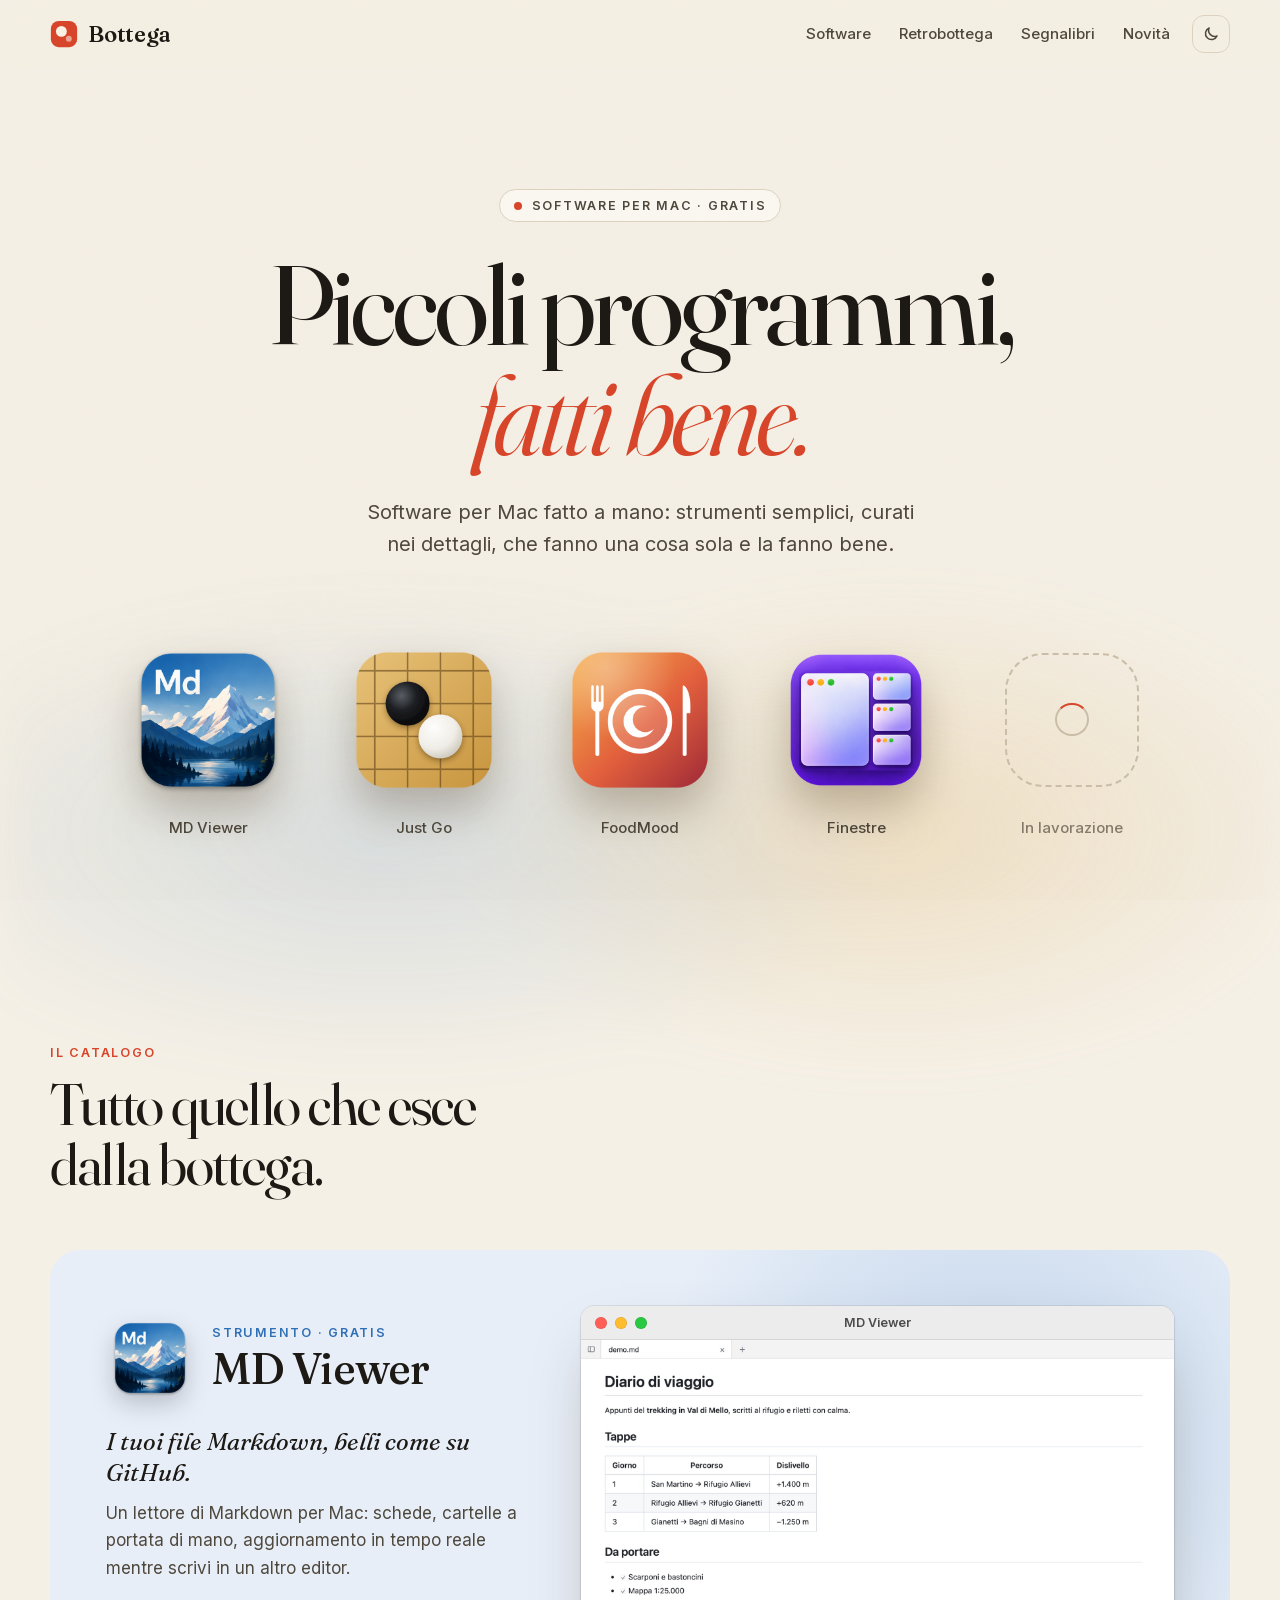
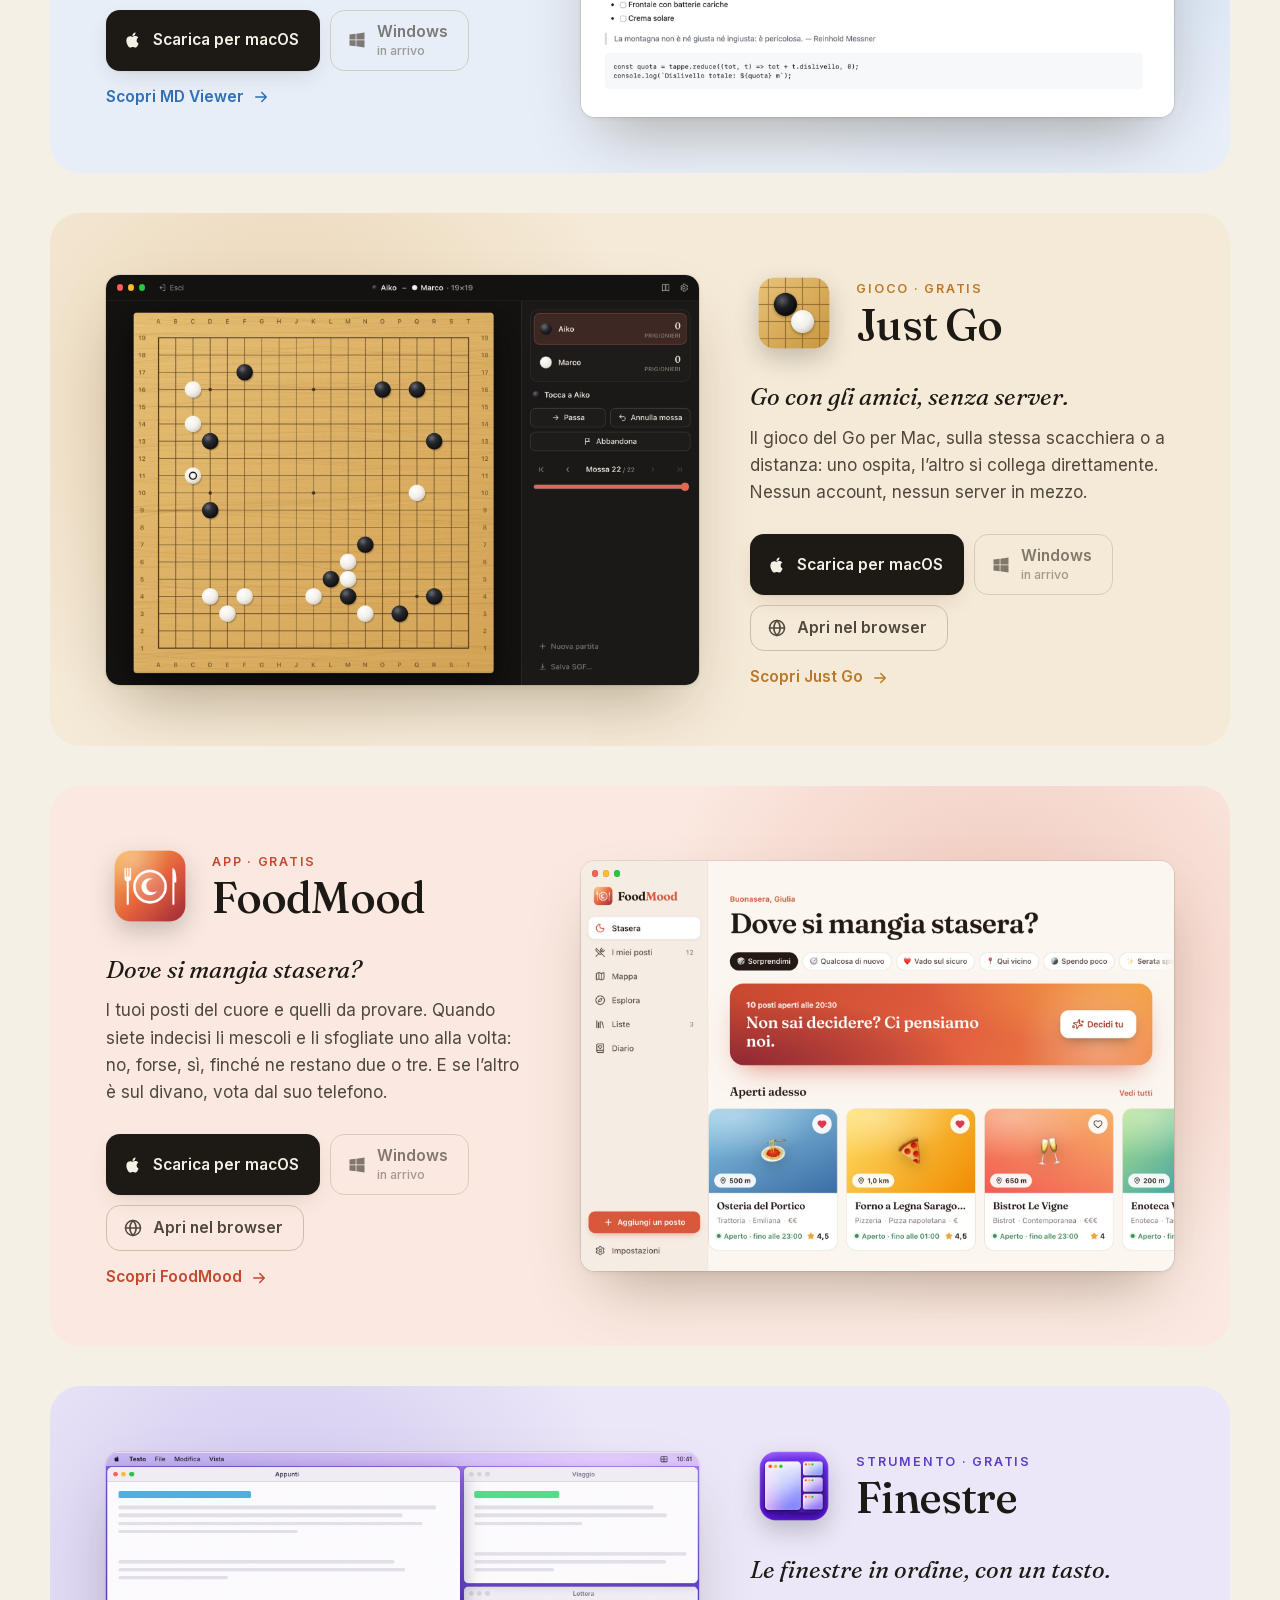
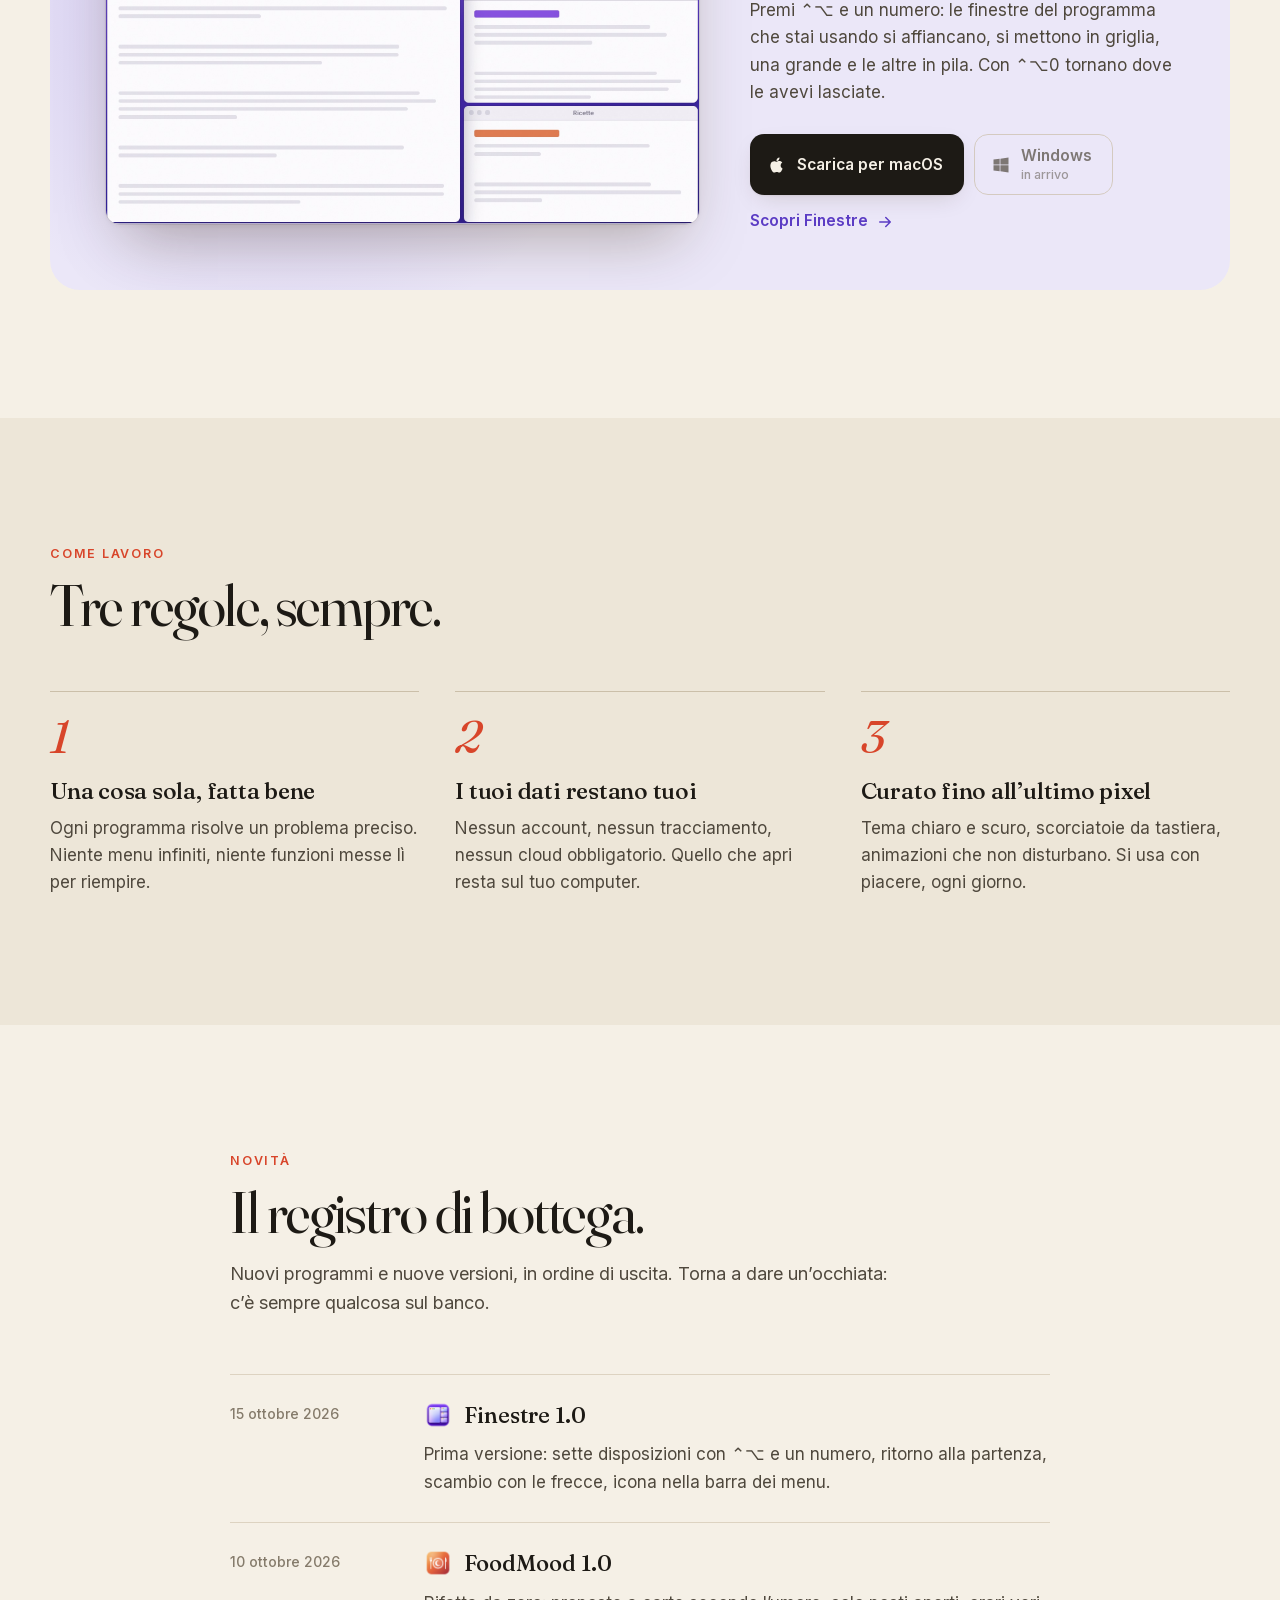
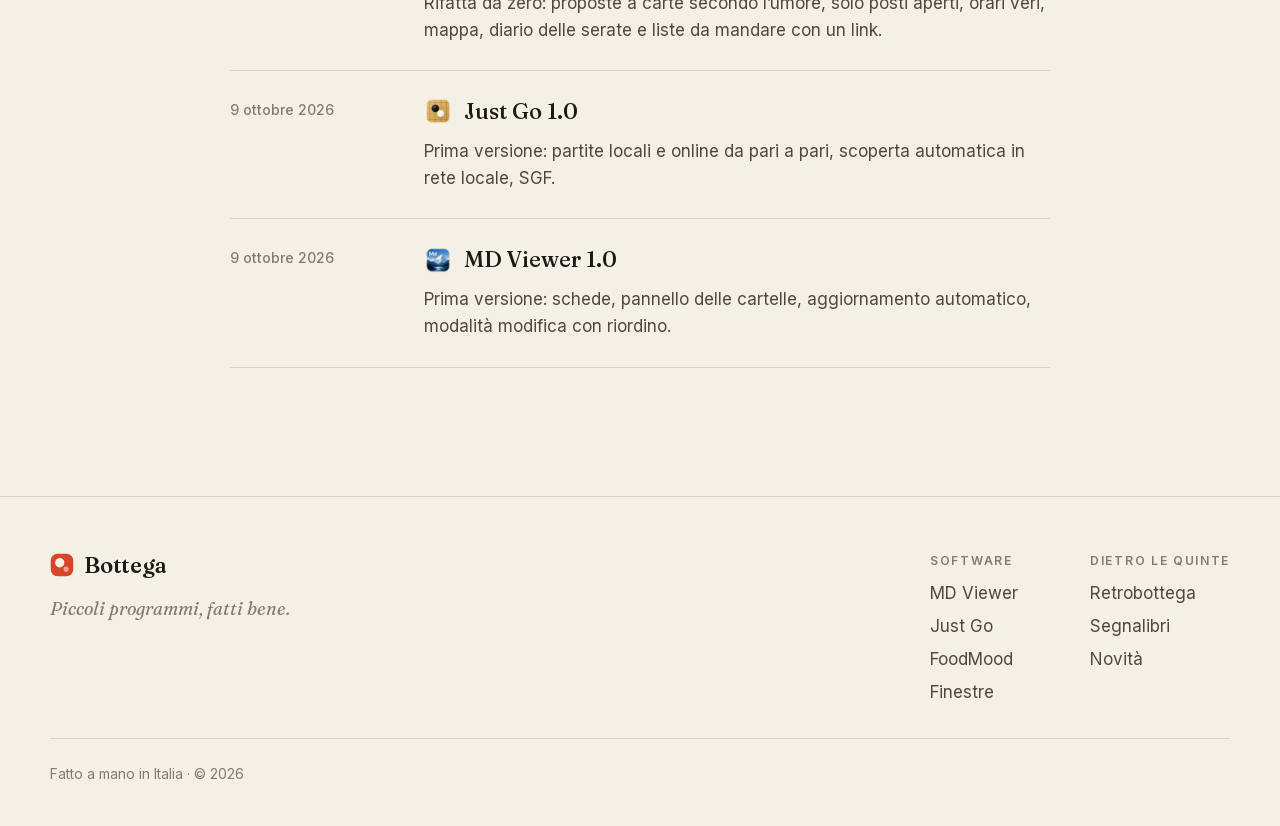
==== index.html @ 95e4102d "Sito aggiornato (2026-10-15)" ====
<!doctype html>
<html lang="it">
<head>
<meta charset="utf-8">
<meta name="viewport" content="width=device-width, initial-scale=1">
<title>Bottega · Piccoli programmi, fatti bene.</title>
<meta name="description" content="Software per Mac fatto a mano: strumenti semplici, curati nei dettagli, che fanno una cosa sola e la fanno bene.">
<meta property="og:title" content="Bottega · Piccoli programmi, fatti bene.">
<meta property="og:description" content="Software per Mac fatto a mano: strumenti semplici, curati nei dettagli, che fanno una cosa sola e la fanno bene.">
<meta property="og:type" content="website">
<meta name="theme-color" content="#f5f0e6" media="(prefers-color-scheme: light)">
<meta name="theme-color" content="#14120e" media="(prefers-color-scheme: dark)">
<link rel="icon" href="favicon.svg" type="image/svg+xml">
<link rel="preload" href="fonts/fraunces-normal.woff2" as="font" type="font/woff2" crossorigin>
<link rel="preload" href="fonts/inter-normal.woff2" as="font" type="font/woff2" crossorigin>
<link rel="stylesheet" href="css/site.css">
<script>try{var t=localStorage.getItem('theme');if(t)document.documentElement.dataset.theme=t}catch(e){}</script>

</head>
<body class="page-home">
<a class="skip" href="#main">Vai al contenuto</a>
<header class="topbar">
  <div class="wrap topbar__inner">
    <a class="brand" href="">
<svg class="mark" width="28" height="28" viewBox="0 0 32 32" aria-hidden="true">
  <rect x="1" y="1" width="30" height="30" rx="9" fill="var(--seal)"/>
  <circle cx="13" cy="13" r="6.2" fill="var(--seal-ink)"/>
  <circle cx="21.5" cy="21.5" r="3.4" fill="var(--seal-ink)" opacity=".55"/>
</svg><span>Bottega</span></a>
    <nav class="nav" aria-label="Principale">
      <a href="#software">Software</a>
      <a href="retrobottega/">Retrobottega</a>
      <a href="segnalibri/">Segnalibri</a>
      <a href="#novita">Novità</a>
      <button class="theme-toggle" type="button" aria-label="Cambia tema" data-theme-toggle>
        <span class="only-light"><svg viewBox="0 0 24 24" aria-hidden="true"><path fill="none" stroke="currentColor" stroke-width="2" stroke-linejoin="round" d="M20 14.5A8 8 0 0 1 9.5 4 8 8 0 1 0 20 14.5z"/></svg></span><span class="only-dark"><svg viewBox="0 0 24 24" aria-hidden="true"><g fill="none" stroke="currentColor" stroke-width="2" stroke-linecap="round"><circle cx="12" cy="12" r="4"/><path d="M12 2v2m0 16v2M4.9 4.9l1.4 1.4m11.4 11.4 1.4 1.4M2 12h2m16 0h2M4.9 19.1l1.4-1.4M17.7 6.3l1.4-1.4"/></g></svg></span>
      </button>
    </nav>
  </div>
</header>
<main id="main">

<section class="hero">
  <div class="wrap hero__inner">
    <p class="eyebrow hero__eyebrow"><span class="dot"></span>Software per Mac · gratis</p>
    <h1 class="hero__title">Piccoli programmi,<br><em>fatti bene.</em></h1>
    <p class="hero__lead">Software per Mac fatto a mano: strumenti semplici, curati nei dettagli, che fanno una cosa sola e la fanno bene.</p>
    <div class="shelf" aria-label="Software disponibili">
      
    <a class="shelf__item" href="md-viewer/" style="--accent:#2f6fb5;--accent-dark:#7fb0ee;--tint:#e7eef8;--tint-dark:#16202e;--i:0">
      <img src="media/md-viewer-icon.png" alt="" width="256" height="256">
      <span class="shelf__label">MD Viewer</span>
    </a>
    <a class="shelf__item" href="just-go/" style="--accent:#b9792a;--accent-dark:#e2b066;--tint:#f5ead7;--tint-dark:#231a0e;--i:1">
      <img src="media/just-go-icon.png" alt="" width="256" height="256">
      <span class="shelf__label">Just Go</span>
    </a>
    <a class="shelf__item" href="foodmood/" style="--accent:#c24a2f;--accent-dark:#f2704f;--tint:#fbe9e1;--tint-dark:#2a1611;--i:2">
      <img src="media/foodmood-icon.png" alt="" width="256" height="256">
      <span class="shelf__label">FoodMood</span>
    </a>
    <a class="shelf__item" href="finestre/" style="--accent:#5b3cc4;--accent-dark:#b3a0ff;--tint:#ebe7f8;--tint-dark:#17132a;--i:3">
      <img src="media/finestre-icon.png" alt="" width="256" height="256">
      <span class="shelf__label">Finestre</span>
    </a>
      <a class="shelf__item shelf__item--next" href="retrobottega/" style="--i:4">
        <span class="shelf__slot" aria-hidden="true"><span></span></span>
        <span class="shelf__label">In lavorazione</span>
      </a>
    </div>
  </div>
</section>

<section class="section" id="software">
  <div class="wrap">
    <header class="section__head reveal">
      <p class="eyebrow">Il catalogo</p>
      <h2 class="section__title">Tutto quello che esce<br>dalla bottega.</h2>
    </header>
    <div class="cards">
  <article class="card reveal " style="--accent:#2f6fb5;--accent-dark:#7fb0ee;--tint:#e7eef8;--tint-dark:#16202e">
    <div class="card__text">
      <div class="card__head">
        <img class="card__icon" src="media/md-viewer-icon.png" alt="" width="88" height="88" loading="lazy">
        <div>
          <p class="eyebrow">Strumento · Gratis</p>
          <h3 class="card__name"><a href="md-viewer/">MD Viewer</a></h3>
        </div>
      </div>
      <p class="card__tagline">I tuoi file Markdown, belli come su GitHub.</p>
      <p class="card__summary">Un lettore di Markdown per Mac: schede, cartelle a portata di mano, aggiornamento in tempo reale mentre scrivi in un altro editor.</p>
      <div class="card__actions">
        <div class="downloads" data-downloads><a class="btn btn--primary" data-os="macos" href="downloads/md-viewer-1.0-macos.dmg" download data-product="md-viewer">
      <svg viewBox="0 0 24 24" aria-hidden="true"><path fill="currentColor" d="M16.37 12.6c-.02-2.3 1.88-3.4 1.96-3.46-1.07-1.56-2.73-1.78-3.32-1.8-1.41-.14-2.76.83-3.48.83-.72 0-1.82-.81-3-.79-1.54.02-2.96.9-3.76 2.28-1.6 2.78-.41 6.9 1.15 9.16.76 1.1 1.67 2.34 2.86 2.3 1.15-.05 1.58-.74 2.97-.74 1.38 0 1.77.74 2.98.72 1.23-.02 2.01-1.12 2.76-2.23.87-1.28 1.23-2.52 1.25-2.58-.03-.01-2.4-.92-2.42-3.65zM14.1 5.86c.63-.77 1.06-1.83.94-2.89-.91.04-2.01.61-2.66 1.37-.58.67-1.1 1.76-.96 2.8 1.01.08 2.05-.52 2.68-1.28z"/></svg><span>Scarica per macOS</span></a><span class="btn btn--ghost btn--soon" data-os="windows"><svg viewBox="0 0 24 24" aria-hidden="true"><path fill="currentColor" d="M3 5.5 10.4 4.5v7H3zm8.3-1.1L21 3v8.5h-9.7zM3 12.4h7.4v7.1L3 18.5zm8.3 0H21V21l-9.7-1.4z"/></svg><span>Windows<small>in arrivo</small></span></span></div>
        <a class="link-arrow" href="md-viewer/">Scopri MD Viewer <svg viewBox="0 0 24 24" aria-hidden="true"><path fill="none" stroke="currentColor" stroke-width="2" stroke-linecap="round" stroke-linejoin="round" d="M5 12h14m-6-6 6 6-6 6"/></svg></a>
      </div>
    </div>
    <a class="card__visual" href="md-viewer/" tabindex="-1" aria-hidden="true">
<figure class="window window--titlebar">
  <div class="window__bar"><span class="lights"><i></i><i></i><i></i></span><span class="window__title">MD Viewer</span></div>
  <img class="only-light" src="media/md-viewer-light.jpg" alt="MD Viewer con un diario di viaggio aperto: tabella, lista di cose da fare, citazione e codice" loading="lazy" decoding="async"><img class="only-dark" src="media/md-viewer-dark.jpg" alt="MD Viewer con un diario di viaggio aperto: tabella, lista di cose da fare, citazione e codice" loading="lazy" decoding="async">
</figure></a>
  </article>
  <article class="card reveal card--flip" style="--accent:#b9792a;--accent-dark:#e2b066;--tint:#f5ead7;--tint-dark:#231a0e">
    <div class="card__text">
      <div class="card__head">
        <img class="card__icon" src="media/just-go-icon.png" alt="" width="88" height="88" loading="lazy">
        <div>
          <p class="eyebrow">Gioco · Gratis</p>
          <h3 class="card__name"><a href="just-go/">Just Go</a></h3>
        </div>
      </div>
      <p class="card__tagline">Go con gli amici, senza server.</p>
      <p class="card__summary">Il gioco del Go per Mac, sulla stessa scacchiera o a distanza: uno ospita, l’altro si collega direttamente. Nessun account, nessun server in mezzo.</p>
      <div class="card__actions">
        <div class="downloads" data-downloads><a class="btn btn--primary" data-os="macos" href="downloads/just-go-1.0.1-macos.dmg" download data-product="just-go">
      <svg viewBox="0 0 24 24" aria-hidden="true"><path fill="currentColor" d="M16.37 12.6c-.02-2.3 1.88-3.4 1.96-3.46-1.07-1.56-2.73-1.78-3.32-1.8-1.41-.14-2.76.83-3.48.83-.72 0-1.82-.81-3-.79-1.54.02-2.96.9-3.76 2.28-1.6 2.78-.41 6.9 1.15 9.16.76 1.1 1.67 2.34 2.86 2.3 1.15-.05 1.58-.74 2.97-.74 1.38 0 1.77.74 2.98.72 1.23-.02 2.01-1.12 2.76-2.23.87-1.28 1.23-2.52 1.25-2.58-.03-.01-2.4-.92-2.42-3.65zM14.1 5.86c.63-.77 1.06-1.83.94-2.89-.91.04-2.01.61-2.66 1.37-.58.67-1.1 1.76-.96 2.8 1.01.08 2.05-.52 2.68-1.28z"/></svg><span>Scarica per macOS</span></a><span class="btn btn--ghost btn--soon" data-os="windows"><svg viewBox="0 0 24 24" aria-hidden="true"><path fill="currentColor" d="M3 5.5 10.4 4.5v7H3zm8.3-1.1L21 3v8.5h-9.7zM3 12.4h7.4v7.1L3 18.5zm8.3 0H21V21l-9.7-1.4z"/></svg><span>Windows<small>in arrivo</small></span></span><a class="btn btn--ghost" href="https://dudelab.github.io/just-go-web/" target="_blank" rel="noopener" data-web><svg viewBox="0 0 24 24" aria-hidden="true"><g fill="none" stroke="currentColor" stroke-width="1.8" stroke-linecap="round"><circle cx="12" cy="12" r="9"/><path d="M3 12h18M12 3c2.5 2.6 3.8 5.6 3.8 9s-1.3 6.4-3.8 9c-2.5-2.6-3.8-5.6-3.8-9S9.5 5.6 12 3z"/></g></svg><span>Apri nel browser</span></a></div>
        <a class="link-arrow" href="just-go/">Scopri Just Go <svg viewBox="0 0 24 24" aria-hidden="true"><path fill="none" stroke="currentColor" stroke-width="2" stroke-linecap="round" stroke-linejoin="round" d="M5 12h14m-6-6 6 6-6 6"/></svg></a>
      </div>
    </div>
    <a class="card__visual" href="just-go/" tabindex="-1" aria-hidden="true">
<figure class="window window--overlay">
  <span class="lights lights--overlay"><i></i><i></i><i></i></span>
  <img class="" src="media/just-go-board.jpg" alt="Una partita 19×19 in corso su Just Go, con la scacchiera in legno e il pannello dei giocatori" loading="lazy" decoding="async">
</figure></a>
  </article>
  <article class="card reveal " style="--accent:#c24a2f;--accent-dark:#f2704f;--tint:#fbe9e1;--tint-dark:#2a1611">
    <div class="card__text">
      <div class="card__head">
        <img class="card__icon" src="media/foodmood-icon.png" alt="" width="88" height="88" loading="lazy">
        <div>
          <p class="eyebrow">App · Gratis</p>
          <h3 class="card__name"><a href="foodmood/">FoodMood</a></h3>
        </div>
      </div>
      <p class="card__tagline">Dove si mangia stasera?</p>
      <p class="card__summary">I tuoi posti del cuore e quelli da provare. Quando siete indecisi li mescoli e li sfogliate uno alla volta: no, forse, sì, finché ne restano due o tre. E se l’altro è sul divano, vota dal suo telefono.</p>
      <div class="card__actions">
        <div class="downloads" data-downloads><a class="btn btn--primary" data-os="macos" href="downloads/foodmood-1.0.2-macos.dmg" download data-product="foodmood">
      <svg viewBox="0 0 24 24" aria-hidden="true"><path fill="currentColor" d="M16.37 12.6c-.02-2.3 1.88-3.4 1.96-3.46-1.07-1.56-2.73-1.78-3.32-1.8-1.41-.14-2.76.83-3.48.83-.72 0-1.82-.81-3-.79-1.54.02-2.96.9-3.76 2.28-1.6 2.78-.41 6.9 1.15 9.16.76 1.1 1.67 2.34 2.86 2.3 1.15-.05 1.58-.74 2.97-.74 1.38 0 1.77.74 2.98.72 1.23-.02 2.01-1.12 2.76-2.23.87-1.28 1.23-2.52 1.25-2.58-.03-.01-2.4-.92-2.42-3.65zM14.1 5.86c.63-.77 1.06-1.83.94-2.89-.91.04-2.01.61-2.66 1.37-.58.67-1.1 1.76-.96 2.8 1.01.08 2.05-.52 2.68-1.28z"/></svg><span>Scarica per macOS</span></a><span class="btn btn--ghost btn--soon" data-os="windows"><svg viewBox="0 0 24 24" aria-hidden="true"><path fill="currentColor" d="M3 5.5 10.4 4.5v7H3zm8.3-1.1L21 3v8.5h-9.7zM3 12.4h7.4v7.1L3 18.5zm8.3 0H21V21l-9.7-1.4z"/></svg><span>Windows<small>in arrivo</small></span></span><a class="btn btn--ghost" href="https://dudelab.github.io/foodmood-web/" target="_blank" rel="noopener" data-web><svg viewBox="0 0 24 24" aria-hidden="true"><g fill="none" stroke="currentColor" stroke-width="1.8" stroke-linecap="round"><circle cx="12" cy="12" r="9"/><path d="M3 12h18M12 3c2.5 2.6 3.8 5.6 3.8 9s-1.3 6.4-3.8 9c-2.5-2.6-3.8-5.6-3.8-9S9.5 5.6 12 3z"/></g></svg><span>Apri nel browser</span></a></div>
        <a class="link-arrow" href="foodmood/">Scopri FoodMood <svg viewBox="0 0 24 24" aria-hidden="true"><path fill="none" stroke="currentColor" stroke-width="2" stroke-linecap="round" stroke-linejoin="round" d="M5 12h14m-6-6 6 6-6 6"/></svg></a>
      </div>
    </div>
    <a class="card__visual" href="foodmood/" tabindex="-1" aria-hidden="true">
<figure class="window window--overlay">
  <span class="lights lights--overlay"><i></i><i></i><i></i></span>
  <img class="only-light" src="media/foodmood-light.jpg" alt="La schermata Stasera di FoodMood: gli umori della serata, il riquadro per decidere e i locali aperti adesso" loading="lazy" decoding="async"><img class="only-dark" src="media/foodmood-dark.jpg" alt="La schermata Stasera di FoodMood: gli umori della serata, il riquadro per decidere e i locali aperti adesso" loading="lazy" decoding="async">
</figure></a>
  </article>
  <article class="card reveal card--flip" style="--accent:#5b3cc4;--accent-dark:#b3a0ff;--tint:#ebe7f8;--tint-dark:#17132a">
    <div class="card__text">
      <div class="card__head">
        <img class="card__icon" src="media/finestre-icon.png" alt="" width="88" height="88" loading="lazy">
        <div>
          <p class="eyebrow">Strumento · Gratis</p>
          <h3 class="card__name"><a href="finestre/">Finestre</a></h3>
        </div>
      </div>
      <p class="card__tagline">Le finestre in ordine, con un tasto.</p>
      <p class="card__summary">Premi ⌃⌥ e un numero: le finestre del programma che stai usando si affiancano, si mettono in griglia, una grande e le altre in pila. Con ⌃⌥0 tornano dove le avevi lasciate.</p>
      <div class="card__actions">
        <div class="downloads" data-downloads><a class="btn btn--primary" data-os="macos" href="downloads/finestre-1.0-macos.dmg" download data-product="finestre">
      <svg viewBox="0 0 24 24" aria-hidden="true"><path fill="currentColor" d="M16.37 12.6c-.02-2.3 1.88-3.4 1.96-3.46-1.07-1.56-2.73-1.78-3.32-1.8-1.41-.14-2.76.83-3.48.83-.72 0-1.82-.81-3-.79-1.54.02-2.96.9-3.76 2.28-1.6 2.78-.41 6.9 1.15 9.16.76 1.1 1.67 2.34 2.86 2.3 1.15-.05 1.58-.74 2.97-.74 1.38 0 1.77.74 2.98.72 1.23-.02 2.01-1.12 2.76-2.23.87-1.28 1.23-2.52 1.25-2.58-.03-.01-2.4-.92-2.42-3.65zM14.1 5.86c.63-.77 1.06-1.83.94-2.89-.91.04-2.01.61-2.66 1.37-.58.67-1.1 1.76-.96 2.8 1.01.08 2.05-.52 2.68-1.28z"/></svg><span>Scarica per macOS</span></a><span class="btn btn--ghost btn--soon" data-os="windows"><svg viewBox="0 0 24 24" aria-hidden="true"><path fill="currentColor" d="M3 5.5 10.4 4.5v7H3zm8.3-1.1L21 3v8.5h-9.7zM3 12.4h7.4v7.1L3 18.5zm8.3 0H21V21l-9.7-1.4z"/></svg><span>Windows<small>in arrivo</small></span></span></div>
        <a class="link-arrow" href="finestre/">Scopri Finestre <svg viewBox="0 0 24 24" aria-hidden="true"><path fill="none" stroke="currentColor" stroke-width="2" stroke-linecap="round" stroke-linejoin="round" d="M5 12h14m-6-6 6 6-6 6"/></svg></a>
      </div>
    </div>
    <a class="card__visual" href="finestre/" tabindex="-1" aria-hidden="true">
<figure class="window window--screen">
  
  <img class="only-light" src="media/finestre-light.jpg" alt="Uno schermo con quattro finestre dello stesso programma disposte da Finestre: una grande a sinistra, le altre tre impilate a destra" loading="lazy" decoding="async"><img class="only-dark" src="media/finestre-dark.jpg" alt="Uno schermo con quattro finestre dello stesso programma disposte da Finestre: una grande a sinistra, le altre tre impilate a destra" loading="lazy" decoding="async">
</figure></a>
  </article></div>
  </div>
</section>

<section class="section section--quiet">
  <div class="wrap">
    <header class="section__head reveal">
      <p class="eyebrow">Come lavoro</p>
      <h2 class="section__title">Tre regole, sempre.</h2>
    </header>
    <ol class="principles">
      <li class="reveal"><span class="principles__n">1</span><h3>Una cosa sola, fatta bene</h3><p>Ogni programma risolve un problema preciso. Niente menu infiniti, niente funzioni messe lì per riempire.</p></li>
      <li class="reveal"><span class="principles__n">2</span><h3>I tuoi dati restano tuoi</h3><p>Nessun account, nessun tracciamento, nessun cloud obbligatorio. Quello che apri resta sul tuo computer.</p></li>
      <li class="reveal"><span class="principles__n">3</span><h3>Curato fino all’ultimo pixel</h3><p>Tema chiaro e scuro, scorciatoie da tastiera, animazioni che non disturbano. Si usa con piacere, ogni giorno.</p></li>
    </ol>
  </div>
</section>

<section class="section" id="novita">
  <div class="wrap wrap--narrow">
    <header class="section__head reveal">
      <p class="eyebrow">Novità</p>
      <h2 class="section__title">Il registro di bottega.</h2>
      <p class="section__lead">Nuovi programmi e nuove versioni, in ordine di uscita. Torna a dare un’occhiata: c’è sempre qualcosa sul banco.</p>
    </header>
    <ol class="log">
    <li class="log__item reveal" style="--accent:#5b3cc4;--accent-dark:#b3a0ff;--tint:#ebe7f8;--tint-dark:#17132a">
      <time datetime="2026-10-15">15 ottobre 2026</time>
      <div>
        <h3><a href="finestre/"><img src="media/finestre-icon.png" alt="" width="28" height="28" loading="lazy">Finestre 1.0</a></h3>
        <p>Prima versione: sette disposizioni con ⌃⌥ e un numero, ritorno alla partenza, scambio con le frecce, icona nella barra dei menu.</p>
      </div>
    </li>
    <li class="log__item reveal" style="--accent:#c24a2f;--accent-dark:#f2704f;--tint:#fbe9e1;--tint-dark:#2a1611">
      <time datetime="2026-10-10">10 ottobre 2026</time>
      <div>
        <h3><a href="foodmood/"><img src="media/foodmood-icon.png" alt="" width="28" height="28" loading="lazy">FoodMood 1.0</a></h3>
        <p>Rifatta da zero: proposte a carte secondo l’umore, solo posti aperti, orari veri, mappa, diario delle serate e liste da mandare con un link.</p>
      </div>
    </li>
    <li class="log__item reveal" style="--accent:#b9792a;--accent-dark:#e2b066;--tint:#f5ead7;--tint-dark:#231a0e">
      <time datetime="2026-10-09">9 ottobre 2026</time>
      <div>
        <h3><a href="just-go/"><img src="media/just-go-icon.png" alt="" width="28" height="28" loading="lazy">Just Go 1.0</a></h3>
        <p>Prima versione: partite locali e online da pari a pari, scoperta automatica in rete locale, SGF.</p>
      </div>
    </li>
    <li class="log__item reveal" style="--accent:#2f6fb5;--accent-dark:#7fb0ee;--tint:#e7eef8;--tint-dark:#16202e">
      <time datetime="2026-10-09">9 ottobre 2026</time>
      <div>
        <h3><a href="md-viewer/"><img src="media/md-viewer-icon.png" alt="" width="28" height="28" loading="lazy">MD Viewer 1.0</a></h3>
        <p>Prima versione: schede, pannello delle cartelle, aggiornamento automatico, modalità modifica con riordino.</p>
      </div>
    </li></ol>
  </div>
</section>
</main>
<footer class="footer">
  <div class="wrap footer__inner">
    <div class="footer__brand">
      <a class="brand" href="">
<svg class="mark" width="24" height="24" viewBox="0 0 32 32" aria-hidden="true">
  <rect x="1" y="1" width="30" height="30" rx="9" fill="var(--seal)"/>
  <circle cx="13" cy="13" r="6.2" fill="var(--seal-ink)"/>
  <circle cx="21.5" cy="21.5" r="3.4" fill="var(--seal-ink)" opacity=".55"/>
</svg><span>Bottega</span></a>
      <p>Piccoli programmi, fatti bene.</p>
    </div>
    <nav class="footer__nav" aria-label="Software">
      <h2>Software</h2>
      <a href="md-viewer/">MD Viewer</a><a href="just-go/">Just Go</a><a href="foodmood/">FoodMood</a><a href="finestre/">Finestre</a>
    </nav>
    <nav class="footer__nav" aria-label="Altro">
      <h2>Dietro le quinte</h2>
      <a href="retrobottega/">Retrobottega</a>
      <a href="segnalibri/">Segnalibri</a>
      <a href="#novita">Novità</a>
    </nav>
    <p class="footer__note">Fatto a mano in Italia · © 2026</p>
  </div>
</footer>
<script src="js/site.js" defer></script>

</body>
</html>
---- css/site.css ----
/* ---------- fonts ---------- */

@font-face {
  font-family: 'Fraunces';
  src: url('../fonts/fraunces-normal.woff2') format('woff2');
  font-weight: 300 700;
  font-style: normal;
  font-display: swap;
}
@font-face {
  font-family: 'Fraunces';
  src: url('../fonts/fraunces-italic.woff2') format('woff2');
  font-weight: 300 700;
  font-style: italic;
  font-display: swap;
}
@font-face {
  font-family: 'Inter';
  src: url('../fonts/inter-normal.woff2') format('woff2');
  font-weight: 400 700;
  font-style: normal;
  font-display: swap;
}

/* ---------- tokens ---------- */

:root {
  --paper: #f5f0e6;
  --paper-2: #ede6d8;
  --card: #fbf8f2;
  --ink: #1d1a15;
  --ink-2: #4f483d;
  --ink-3: #857b6b;
  --line: #ddd3c1;
  --line-2: #cbbfa9;
  --seal: #d8452a;
  --seal-ink: #fbf3e6;
  --focus: #d8452a;
  --shadow: 0 1px 2px rgb(60 40 10 / 0.06), 0 8px 24px -8px rgb(60 40 10 / 0.18);
  --shadow-lg: 0 2px 4px rgb(60 40 10 / 0.05), 0 30px 60px -20px rgb(60 40 10 / 0.35);
  --accent: var(--seal);
  --accent-ink: var(--accent);
  --tint-bg: var(--tint, var(--paper-2));

  --serif: 'Fraunces', 'Iowan Old Style', Georgia, serif;
  --sans: 'Inter', -apple-system, BlinkMacSystemFont, 'Segoe UI', sans-serif;
  --mono: ui-monospace, 'SF Mono', Menlo, monospace;

  --wrap: 1180px;
  --gutter: clamp(16px, 4vw, 40px);
  --radius: 22px;
  --ease: cubic-bezier(0.2, 0.7, 0.2, 1);

  color-scheme: light;
}

@media (prefers-color-scheme: dark) {
  :root:not([data-theme='light']) {
    --paper: #14120e;
    --paper-2: #1c1914;
    --card: #1f1c16;
    --ink: #f1ebdf;
    --ink-2: #c5bcab;
    --ink-3: #8f8574;
    --line: #2f2a22;
    --line-2: #3f382d;
    --seal: #e5583b;
    --seal-ink: #1a140c;
    --focus: #ff7a5c;
    --shadow: 0 1px 2px rgb(0 0 0 / 0.3), 0 8px 24px -8px rgb(0 0 0 / 0.5);
    --shadow-lg: 0 2px 4px rgb(0 0 0 / 0.3), 0 30px 60px -20px rgb(0 0 0 / 0.7);
    --accent-ink: var(--accent-dark, var(--accent));
    --tint-bg: var(--tint-dark, var(--paper-2));
    color-scheme: dark;
  }
}
:root[data-theme='dark'] {
  --paper: #14120e;
  --paper-2: #1c1914;
  --card: #1f1c16;
  --ink: #f1ebdf;
  --ink-2: #c5bcab;
  --ink-3: #8f8574;
  --line: #2f2a22;
  --line-2: #3f382d;
  --seal: #e5583b;
  --seal-ink: #1a140c;
  --focus: #ff7a5c;
  --shadow: 0 1px 2px rgb(0 0 0 / 0.3), 0 8px 24px -8px rgb(0 0 0 / 0.5);
  --shadow-lg: 0 2px 4px rgb(0 0 0 / 0.3), 0 30px 60px -20px rgb(0 0 0 / 0.7);
  --accent-ink: var(--accent-dark, var(--accent));
  --tint-bg: var(--tint-dark, var(--paper-2));
  color-scheme: dark;
}

/* Product-scoped elements re-resolve the accent from their own custom properties. */
[style*='--accent'] {
  --accent-ink: var(--accent);
  --tint-bg: var(--tint);
}
@media (prefers-color-scheme: dark) {
  :root:not([data-theme='light']) [style*='--accent'] {
    --accent-ink: var(--accent-dark);
    --tint-bg: var(--tint-dark);
  }
}
:root[data-theme='dark'] [style*='--accent'] {
  --accent-ink: var(--accent-dark);
  --tint-bg: var(--tint-dark);
}

/* Light/dark only content (screenshots, toggle icons). */
.only-dark { display: none; }
@media (prefers-color-scheme: dark) {
  :root:not([data-theme='light']) .only-dark { display: revert; }
  :root:not([data-theme='light']) .only-light { display: none; }
}
:root[data-theme='dark'] .only-dark { display: revert; }
:root[data-theme='dark'] .only-light { display: none; }

/* ---------- base ---------- */

*, *::before, *::after { box-sizing: border-box; }
html { -webkit-text-size-adjust: 100%; scroll-behavior: smooth; scroll-padding-top: 80px; }
body {
  margin: 0;
  background: var(--paper);
  color: var(--ink);
  font: 400 17px/1.6 var(--sans);
  font-feature-settings: 'ss01', 'cv11';
  -webkit-font-smoothing: antialiased;
  overflow-x: hidden;
}
img, svg { display: block; max-width: 100%; }
a { color: inherit; }
h1, h2, h3 { margin: 0; font-weight: 500; }
p { margin: 0; }
code { font: 0.88em var(--mono); background: var(--paper-2); padding: 0.1em 0.4em; border-radius: 6px; }
:focus-visible { outline: 2px solid var(--focus); outline-offset: 3px; border-radius: 8px; }
::selection { background: color-mix(in srgb, var(--seal) 30%, transparent); }

/* Paper grain over everything, very faint. */
body::before {
  content: '';
  position: fixed;
  inset: 0;
  z-index: 100;
  pointer-events: none;
  opacity: 0.35;
  mix-blend-mode: multiply;
  background-image: url("data:image/svg+xml,%3Csvg xmlns='http://www.w3.org/2000/svg' width='160' height='160'%3E%3Cfilter id='n'%3E%3CfeTurbulence type='fractalNoise' baseFrequency='.85' numOctaves='3' stitchTiles='stitch'/%3E%3CfeColorMatrix values='0 0 0 0 .4 0 0 0 0 .3 0 0 0 0 .15 0 0 0 .09 0'/%3E%3C/filter%3E%3Crect width='100%25' height='100%25' filter='url(%23n)'/%3E%3C/svg%3E");
}
@media (prefers-color-scheme: dark) { :root:not([data-theme='light']) body::before { mix-blend-mode: screen; opacity: 0.18; } }
:root[data-theme='dark'] body::before { mix-blend-mode: screen; opacity: 0.18; }

.wrap { width: 100%; max-width: calc(var(--wrap) + var(--gutter) * 2); margin: 0 auto; padding: 0 var(--gutter); }
.wrap--narrow { max-width: calc(820px + var(--gutter) * 2); }

.skip { position: absolute; left: -9999px; }
.skip:focus { left: 16px; top: 16px; z-index: 200; background: var(--ink); color: var(--paper); padding: 8px 14px; border-radius: 10px; }

.eyebrow {
  font: 600 12.5px/1.2 var(--sans);
  letter-spacing: 0.14em;
  text-transform: uppercase;
  color: var(--accent-ink);
}

/* ---------- top bar ---------- */

.topbar {
  position: sticky;
  top: 0;
  z-index: 50;
  background: color-mix(in srgb, var(--paper) 82%, transparent);
  backdrop-filter: saturate(1.4) blur(14px);
  -webkit-backdrop-filter: saturate(1.4) blur(14px);
  border-bottom: 1px solid transparent;
  transition: border-color 0.3s;
}
.topbar.is-scrolled { border-bottom-color: var(--line); }
.topbar__inner { display: flex; align-items: center; justify-content: space-between; height: 68px; }
.brand { display: inline-flex; align-items: center; gap: 10px; text-decoration: none; font: 600 22px/1 var(--serif); letter-spacing: -0.01em; }
.brand .mark { flex: none; transition: transform 0.5s var(--ease); }
.brand:hover .mark { transform: rotate(-12deg) scale(1.06); }
.nav { display: flex; align-items: center; gap: 4px; }
.nav a { white-space: nowrap; text-decoration: none; font-size: 15px; font-weight: 500; color: var(--ink-2); padding: 8px 12px; border-radius: 10px; transition: color 0.2s, background 0.2s; }
.nav a:hover { color: var(--ink); background: var(--paper-2); }
.theme-toggle {
  display: grid; place-items: center;
  width: 38px; height: 38px; margin-left: 6px;
  border: 1px solid var(--line); border-radius: 12px;
  background: transparent; color: var(--ink-2); cursor: pointer;
  transition: color 0.2s, border-color 0.2s, transform 0.3s var(--ease);
}
.theme-toggle:hover { color: var(--ink); border-color: var(--line-2); transform: rotate(-15deg); }
.theme-toggle svg { width: 18px; height: 18px; }

/* ---------- buttons ---------- */

.downloads { display: flex; flex-wrap: wrap; gap: 10px; }
.btn {
  display: inline-flex; align-items: center; gap: 10px;
  padding: 12px 20px 12px 16px;
  border-radius: 14px;
  font: 600 15.5px/1.15 var(--sans);
  text-decoration: none;
  border: 1px solid transparent;
  cursor: pointer;
  transition: transform 0.25s var(--ease), box-shadow 0.25s var(--ease), background 0.2s, border-color 0.2s;
}
.btn svg { width: 20px; height: 20px; flex: none; }
.btn small { display: block; font-weight: 500; font-size: 12.5px; opacity: 0.72; margin-top: 3px; }
.btn--primary { background: var(--ink); color: var(--paper); box-shadow: var(--shadow); }
.btn--primary:hover { transform: translateY(-2px); box-shadow: var(--shadow-lg); }
.btn--primary:active { transform: translateY(0); }
.btn--ghost { background: transparent; color: var(--ink-2); border-color: var(--line-2); }
.btn--ghost:hover { border-color: var(--ink-3); color: var(--ink); }
.btn--soon { cursor: default; opacity: 0.7; }
.btn--soon:hover { border-color: var(--line-2); color: var(--ink-2); }
.downloads.is-preferred-missing .btn--primary { order: 2; }

.link-arrow { display: inline-flex; align-items: center; gap: 8px; font-weight: 600; font-size: 15.5px; text-decoration: none; color: var(--accent-ink); }
.link-arrow svg { width: 18px; height: 18px; transition: transform 0.3s var(--ease); }
.link-arrow:hover svg { transform: translateX(4px); }

/* ---------- window frame ---------- */

.window {
  position: relative;
  margin: 0;
  border-radius: 14px;
  overflow: hidden;
  background: var(--card);
  box-shadow: 0 0 0 1px rgb(0 0 0 / 0.08), var(--shadow-lg);
}
.window img { width: 100%; height: auto; }
.window__bar {
  display: flex; align-items: center;
  height: 34px; padding: 0 14px;
  background: #ececec;
  border-bottom: 1px solid #d6d6d6;
}
.window__title { flex: 1; text-align: center; margin-right: 52px; font: 600 12.5px var(--sans); color: #4c4c4c; }
@media (prefers-color-scheme: dark) {
  :root:not([data-theme='light']) .window__bar { background: #2b2b2b; border-color: #111; }
  :root:not([data-theme='light']) .window__title { color: #bdbdbd; }
}
:root[data-theme='dark'] .window__bar { background: #2b2b2b; border-color: #111; }
:root[data-theme='dark'] .window__title { color: #bdbdbd; }
.lights { display: inline-flex; gap: 8px; }
.lights i { width: 12px; height: 12px; border-radius: 50%; background: #ff5f57; box-shadow: inset 0 0 0 0.5px rgb(0 0 0 / 0.15); }
.lights i:nth-child(2) { background: #febc2e; }
.lights i:nth-child(3) { background: #28c840; }
.window--overlay { container-type: inline-size; }
/* Sized relative to the screenshot so the lights sit in the app's own title area at any width. */
.lights--overlay { position: absolute; top: 1.6cqw; left: 1.8cqw; z-index: 1; gap: 0.75cqw; }
.lights--overlay i { width: 1.1cqw; height: 1.1cqw; }

/* ---------- hero ---------- */

.hero { position: relative; padding: clamp(56px, 10vw, 120px) 0 clamp(40px, 7vw, 80px); }
.hero::after {
  content: '';
  position: absolute;
  inset: auto 0 -25% 0;
  height: 70%;
  background: radial-gradient(60% 60% at 30% 50%, color-mix(in srgb, #2f6fb5 14%, transparent), transparent 70%),
    radial-gradient(50% 60% at 70% 50%, color-mix(in srgb, #d9a650 22%, transparent), transparent 70%);
  filter: blur(20px);
  z-index: -1;
}
.hero__inner { text-align: center; display: flex; flex-direction: column; align-items: center; }
.hero__eyebrow { display: inline-flex; align-items: center; gap: 10px; color: var(--ink-2); padding: 8px 14px; border: 1px solid var(--line); border-radius: 999px; background: var(--card); }
.dot { width: 8px; height: 8px; border-radius: 50%; background: var(--seal); box-shadow: 0 0 0 0 color-mix(in srgb, var(--seal) 60%, transparent); animation: pulse 2.4s infinite; }
@keyframes pulse { 70% { box-shadow: 0 0 0 8px transparent; } 100% { box-shadow: 0 0 0 0 transparent; } }
.hero__title {
  margin-top: 28px;
  font: 400 clamp(46px, 9vw, 112px)/0.98 var(--serif);
  font-variation-settings: 'opsz' 144, 'SOFT' 50;
  letter-spacing: -0.035em;
}
.hero__title em { font-style: italic; font-weight: 350; color: var(--seal); font-variation-settings: 'opsz' 144, 'SOFT' 100, 'WONK' 1; }
.hero__lead { margin-top: 26px; max-width: 34em; font-size: clamp(17px, 2vw, 20px); color: var(--ink-2); text-wrap: balance; }

.shelf { display: flex; justify-content: center; align-items: flex-end; flex-wrap: wrap; gap: clamp(18px, 4vw, 48px); margin-top: clamp(44px, 7vw, 76px); }
.shelf__item {
  display: flex; flex-direction: column; align-items: center; gap: 14px;
  text-decoration: none;
  animation: float 6s ease-in-out infinite;
  animation-delay: calc(var(--i) * -1.7s);
}
.shelf__item img {
  width: clamp(104px, 15vw, 168px); height: auto;
  filter: drop-shadow(0 22px 22px rgb(60 40 10 / 0.28));
  transition: transform 0.5s var(--ease), filter 0.5s var(--ease);
}
.shelf__item:hover img { transform: translateY(-8px) rotate(-4deg) scale(1.04); filter: drop-shadow(0 32px 28px rgb(60 40 10 / 0.32)); }
.shelf__label { font: 500 15px var(--sans); color: var(--ink-2); }
.shelf__item:hover .shelf__label { color: var(--ink); }
.shelf__slot {
  display: grid; place-items: center;
  width: clamp(84px, 12vw, 134px); aspect-ratio: 1;
  margin: clamp(10px, 1.5vw, 17px);
  border: 2px dashed var(--line-2);
  border-radius: 28%;
}
.shelf__slot span { width: 26%; aspect-ratio: 1; border-radius: 50%; border: 2px solid var(--line-2); border-top-color: var(--seal); animation: spin 2.8s linear infinite; }
.shelf__item--next .shelf__label { color: var(--ink-3); }
.shelf__slot { transition: border-color 0.3s, transform 0.5s var(--ease); }
.shelf__item--next:hover .shelf__slot { border-color: var(--seal); transform: translateY(-8px) rotate(-4deg); }
.shelf__item--next:hover .shelf__label { color: var(--ink); }
@keyframes float { 50% { transform: translateY(-10px); } }
@keyframes spin { to { transform: rotate(360deg); } }

/* ---------- sections ---------- */

.section { padding: clamp(64px, 10vw, 128px) 0; }
.section--quiet { background: var(--paper-2); }
.section__head { margin-bottom: clamp(32px, 5vw, 56px); }
.section__title {
  margin-top: 14px;
  font: 400 clamp(34px, 5.2vw, 58px)/1.04 var(--serif);
  font-variation-settings: 'opsz' 144, 'SOFT' 50;
  letter-spacing: -0.025em;
  text-wrap: balance;
}
.section__lead { margin-top: 18px; max-width: 38em; color: var(--ink-2); font-size: 18px; }

/* ---------- catalog cards ---------- */

.cards { display: grid; gap: clamp(24px, 4vw, 40px); }
.card {
  position: relative;
  display: grid;
  grid-template-columns: minmax(0, 5fr) minmax(0, 7fr);
  gap: clamp(28px, 4vw, 56px);
  align-items: center;
  padding: clamp(26px, 4.5vw, 56px);
  border-radius: calc(var(--radius) + 8px);
  background: var(--tint-bg);
  overflow: hidden;
  isolation: isolate;
}
.card::before {
  content: '';
  position: absolute;
  width: 60%; aspect-ratio: 1;
  right: -10%; top: -30%;
  border-radius: 50%;
  background: radial-gradient(closest-side, color-mix(in srgb, var(--accent) 22%, transparent), transparent);
  z-index: -1;
}
.card--flip { grid-template-columns: minmax(0, 7fr) minmax(0, 5fr); }
.card--flip .card__text { order: 2; }
.card--flip::before { right: auto; left: -10%; }
.card__head { display: flex; align-items: center; gap: 18px; }
.card__icon { width: 88px; height: 88px; filter: drop-shadow(0 10px 12px rgb(0 0 0 / 0.2)); }
.card__name { margin-top: 6px; font: 500 clamp(32px, 4vw, 44px)/1 var(--serif); letter-spacing: -0.02em; }
.card__name a { text-decoration: none; }
.card__tagline { margin-top: 24px; font: italic 400 clamp(20px, 2.2vw, 24px)/1.3 var(--serif); color: var(--ink); }
.card__summary { margin-top: 12px; color: var(--ink-2); }
.card__actions { margin-top: 28px; display: flex; flex-wrap: wrap; align-items: center; gap: 14px 22px; }
.card__visual { display: block; text-decoration: none; transition: transform 0.6s var(--ease); }
.card:hover .card__visual { transform: translateY(-6px) rotate(-0.6deg); }
.card--flip:hover .card__visual { transform: translateY(-6px) rotate(0.6deg); }

/* ---------- principles ---------- */

.principles { list-style: none; margin: 0; padding: 0; display: grid; grid-template-columns: repeat(3, minmax(0, 1fr)); gap: clamp(20px, 3vw, 36px); }
.principles li { padding-top: 22px; border-top: 1px solid var(--line-2); }
.principles__n { font: italic 400 46px/1 var(--serif); color: var(--seal); }
.principles h3 { margin-top: 16px; font: 500 23px/1.2 var(--serif); letter-spacing: -0.01em; }
.principles p { margin-top: 10px; color: var(--ink-2); }

/* ---------- journal ---------- */

.log { list-style: none; margin: 0; padding: 0; }
.log__item { display: grid; grid-template-columns: 170px minmax(0, 1fr); gap: 24px; padding: 26px 0; border-top: 1px solid var(--line); }
.log__item:last-child { border-bottom: 1px solid var(--line); }
.log__item time { font: 500 14px/1.9 var(--sans); color: var(--ink-3); }
.log__item h3 { font: 500 22px/1.3 var(--serif); }
.log__item h3 a { display: inline-flex; align-items: center; gap: 12px; text-decoration: none; }
.log__item h3 a:hover { color: var(--accent-ink); }
.log__item p { margin-top: 6px; color: var(--ink-2); }

/* ---------- product hero ---------- */

.phero { position: relative; padding: clamp(36px, 6vw, 72px) 0 clamp(56px, 8vw, 100px); background: linear-gradient(180deg, var(--tint-bg), var(--paper)); overflow: hidden; }
.phero::before {
  content: '';
  position: absolute;
  width: 70vw; max-width: 900px; aspect-ratio: 1;
  right: -20vw; top: -30%;
  border-radius: 50%;
  background: radial-gradient(closest-side, color-mix(in srgb, var(--accent) 20%, transparent), transparent);
}
.phero__inner { position: relative; display: grid; grid-template-columns: minmax(0, 5fr) minmax(0, 7fr); gap: clamp(32px, 5vw, 64px); align-items: center; }
.crumb { display: inline-block; margin-bottom: 28px; font-size: 14.5px; font-weight: 500; color: var(--ink-3); text-decoration: none; }
.crumb:hover { color: var(--ink); }
.phero__icon { width: 112px; height: 112px; margin-bottom: 22px; filter: drop-shadow(0 16px 18px rgb(0 0 0 / 0.25)); animation: float 6s ease-in-out infinite; }
.phero__title { margin-top: 10px; font: 400 clamp(52px, 8vw, 92px)/0.95 var(--serif); font-variation-settings: 'opsz' 144, 'SOFT' 50; letter-spacing: -0.035em; }
.phero__tagline { margin-top: 18px; font: italic 400 clamp(21px, 2.4vw, 27px)/1.3 var(--serif); }
.phero__summary { margin: 14px 0 30px; color: var(--ink-2); font-size: 17.5px; }
.phero__meta { margin-top: 14px; font-size: 14px; color: var(--ink-3); }
.phero__other { margin-top: 10px; font-size: 14px; color: var(--accent-ink); }
.phero__visual { perspective: 1600px; }
.phero__visual .window { transform: rotateY(-8deg) rotateX(3deg); transition: transform 0.8s var(--ease); }
.phero__visual:hover .window { transform: none; }

/* ---------- features ---------- */

.features { list-style: none; margin: 0; padding: 0; display: grid; grid-template-columns: repeat(3, minmax(0, 1fr)); gap: 16px; }
.feature {
  position: relative;
  padding: 28px 26px 30px;
  border-radius: var(--radius);
  background: var(--card);
  border: 1px solid var(--line);
  transition: transform 0.4s var(--ease), box-shadow 0.4s var(--ease), border-color 0.3s;
}
.feature::before { content: ''; display: block; width: 28px; height: 4px; border-radius: 4px; background: var(--accent-ink); margin-bottom: 22px; transition: width 0.4s var(--ease); }
.feature:hover { transform: translateY(-4px); box-shadow: var(--shadow); border-color: var(--line-2); }
.feature:hover::before { width: 52px; }
.feature h3 { font: 500 22px/1.2 var(--serif); letter-spacing: -0.01em; }
.feature p { margin-top: 10px; color: var(--ink-2); font-size: 16px; }

/* ---------- shortcuts ---------- */

.keys { list-style: none; margin: 0; padding: 0; display: grid; grid-template-columns: repeat(3, minmax(0, 1fr)); gap: 12px; }
.keys li { display: flex; align-items: center; gap: 16px; padding: 16px 18px; border-radius: 16px; background: var(--card); border: 1px solid var(--line); }
kbd {
  min-width: 52px; padding: 6px 10px;
  font: 600 15px var(--sans); text-align: center;
  border-radius: 10px;
  background: var(--paper);
  border: 1px solid var(--line-2);
  box-shadow: 0 2px 0 var(--line-2);
}
.keys span { color: var(--ink-2); }

/* ---------- install steps ---------- */

.steps { list-style: none; margin: 0; padding: 0; counter-reset: s; }
.steps li { counter-increment: s; position: relative; padding: 0 0 34px 72px; }
.steps li::before {
  content: counter(s);
  position: absolute; left: 0; top: -4px;
  display: grid; place-items: center;
  width: 46px; height: 46px; border-radius: 50%;
  font: 500 20px var(--serif);
  color: var(--accent-ink);
  border: 1.5px solid currentColor;
}
.steps li:not(:last-child)::after { content: ''; position: absolute; left: 23px; top: 48px; bottom: 6px; width: 1.5px; background: var(--line-2); }
.steps h3 { font: 500 22px/1.3 var(--serif); }
.steps p { margin-top: 6px; color: var(--ink-2); }

.final-cta {
  display: flex; align-items: center; gap: 20px; flex-wrap: wrap;
  margin-top: 30px; padding: 26px 28px;
  border-radius: var(--radius);
  background: var(--tint-bg);
}
.final-cta img { width: 72px; height: 72px; }
.final-cta div { flex: 1 1 200px; }
.final-cta h3 { font: 500 24px/1.2 var(--serif); }
.final-cta p { color: var(--ink-2); }

/* ---------- more ---------- */

.more { display: grid; grid-template-columns: repeat(auto-fill, minmax(300px, 1fr)); gap: 16px; }
.more__item { display: flex; align-items: center; gap: 18px; padding: 20px 22px; border-radius: var(--radius); background: var(--tint-bg); text-decoration: none; transition: transform 0.4s var(--ease); }
.more__item:hover { transform: translateY(-3px); }
.more__item img { width: 64px; height: 64px; }
.more__item > span { flex: 1; display: flex; flex-direction: column; }
.more__item strong { font: 500 22px/1.2 var(--serif); }
.more__item span span { color: var(--ink-2); font-size: 15.5px; }
.more__item svg { width: 20px; height: 20px; color: var(--accent-ink); transition: transform 0.3s var(--ease); }
.more__item:hover svg { transform: translateX(4px); }

/* ---------- inner pages (notebook, bookmarks) ---------- */

.page-head { padding-bottom: 0; }
.page-head__lead { margin-top: 22px; max-width: 30em; font: italic 400 clamp(21px, 2.4vw, 26px)/1.4 var(--serif); color: var(--ink); text-wrap: pretty; }
.page-body { padding-top: clamp(40px, 6vw, 64px); }

/* ---------- notebook ---------- */

.wip {
  position: relative;
  display: grid;
  grid-template-columns: minmax(0, 4fr) minmax(0, 8fr);
  gap: clamp(28px, 4vw, 56px);
  padding: clamp(26px, 4.5vw, 56px);
  border-radius: calc(var(--radius) + 8px);
  background: var(--tint-bg);
  overflow: hidden;
  isolation: isolate;
}
.wip::before {
  content: '';
  position: absolute;
  width: 50%; aspect-ratio: 1;
  left: -12%; top: -25%;
  border-radius: 50%;
  background: radial-gradient(closest-side, color-mix(in srgb, var(--accent) 22%, transparent), transparent);
  z-index: -1;
}
.wip__badge { display: flex; flex-direction: column; align-items: flex-start; gap: 22px; }
.wip__mono {
  display: grid; place-items: center;
  width: clamp(104px, 14vw, 148px); aspect-ratio: 1;
  border-radius: 28%;
  border: 2px dashed color-mix(in srgb, var(--accent-ink) 55%, transparent);
  background: var(--card);
  font: italic 400 clamp(56px, 8vw, 84px)/1 var(--serif);
  font-variation-settings: 'opsz' 144, 'SOFT' 100, 'WONK' 1;
  color: var(--accent-ink);
  animation: float 6s ease-in-out infinite;
  animation-delay: calc(var(--i) * -1.7s);
}
.wip__icon {
  width: clamp(120px, 16vw, 172px); height: auto; margin: -10px 0 -12px -12px;
  filter: drop-shadow(0 14px 18px rgb(0 0 0 / 0.25));
  animation: float 6s ease-in-out infinite;
  animation-delay: calc(var(--i) * -1.7s);
}
.wip__stage { display: inline-flex; align-items: center; gap: 10px; padding: 7px 14px; border-radius: 999px; background: var(--card); border: 1px solid var(--line); font-size: 14px; font-weight: 500; color: var(--ink-2); }
.wip__stage .dot { flex: none; background: var(--accent-ink); }
.wip__name { margin-top: 6px; font: 500 clamp(32px, 4vw, 44px)/1 var(--serif); letter-spacing: -0.02em; }
.wip .card__tagline { margin-top: 18px; }
.wip__try { margin-top: 24px; }
.wip__points { list-style: none; margin: 28px 0 0; padding: 0; display: grid; grid-template-columns: repeat(3, minmax(0, 1fr)); gap: 20px; }
.wip__points li { padding-top: 16px; border-top: 1px solid color-mix(in srgb, var(--accent-ink) 35%, transparent); }
.wip__points h3 { font: 500 19px/1.25 var(--serif); }
.wip__points p { margin-top: 6px; font-size: 15.5px; color: var(--ink-2); }

/* Ideas: loose notebook sheets, dashed because nothing exists yet. */
.ideas { padding-top: 0; }
.sheets { list-style: none; margin: clamp(28px, 4vw, 44px) 0 0; padding: 0; display: grid; grid-template-columns: repeat(3, minmax(0, 1fr)); gap: clamp(18px, 2.4vw, 28px); }
.sheet {
  display: flex; flex-direction: column;
  padding: clamp(22px, 2.6vw, 30px);
  border: 1.5px dashed var(--line-2);
  border-radius: var(--radius);
  rotate: var(--tilt);
  transition: rotate 0.4s var(--ease), border-color 0.4s var(--ease);
}
.js .sheet.reveal { transition: opacity 0.8s var(--ease), transform 0.8s var(--ease), rotate 0.4s var(--ease), border-color 0.4s var(--ease); transition-delay: calc(var(--d, 0) * 90ms), calc(var(--d, 0) * 90ms), 0s, 0s; }
.sheet:hover { rotate: 0deg; border-color: var(--ink-3); }
.sheet--next { position: relative; grid-column: span 2; border-color: var(--seal); border-width: 2px; }
.sheet__head { display: flex; align-items: flex-start; justify-content: space-between; gap: 16px; }
.sheet__icon { flex: none; width: 84px; height: auto; margin: -12px -10px -8px 0; filter: drop-shadow(0 8px 10px rgb(0 0 0 / 0.2)); animation: float 6s ease-in-out infinite; animation-delay: calc(var(--d, 0) * -1.3s); }
.sheet--next > .sheet__icon { position: absolute; top: clamp(18px, 2.4vw, 28px); right: clamp(18px, 2.4vw, 28px); width: clamp(96px, 11vw, 148px); margin: 0; filter: drop-shadow(0 12px 16px rgb(0 0 0 / 0.22)); }
.sheet--next .sheet__text { padding-right: clamp(0px, 12vw, 160px); }
.sheet__flag { align-self: flex-start; display: inline-flex; align-items: center; gap: 10px; margin-bottom: 18px; padding: 6px 13px; border-radius: 999px; border: 1px solid var(--line); background: var(--card); font-size: 14px; font-weight: 500; color: var(--ink-2); }
.sheet__ring { width: 10px; height: 10px; border-radius: 50%; border: 2px dashed var(--seal); box-sizing: border-box; }
.sheet__title { margin-top: 8px; font: 500 clamp(22px, 2.2vw, 26px)/1.15 var(--serif); letter-spacing: -0.01em; }
.sheet--next .sheet__title { font-size: clamp(30px, 3.6vw, 40px); }
.sheet__text { margin-top: 10px; font-size: 15.5px; color: var(--ink-2); text-wrap: pretty; }
.sheet--next .sheet__text { max-width: 34em; font-size: 17px; }
.sheet__questions { list-style: none; margin: auto 0 0; padding: 18px 0 0; }
.sheet__text + .sheet__questions { margin-top: 20px; border-top: 1px dashed var(--line-2); }
.sheet__questions li { position: relative; margin-top: 8px; padding-left: 1.1em; font: italic 400 17px/1.4 var(--serif); color: var(--ink); text-wrap: pretty; }
.sheet__questions li::before { content: '?'; position: absolute; left: 0; color: var(--seal); font-style: normal; font-weight: 600; }
.sheet--next .sheet__questions { display: grid; grid-template-columns: repeat(3, minmax(0, 1fr)); gap: 0 24px; }

.margins { margin-top: clamp(40px, 5vw, 64px); }
.notes { list-style: none; margin: 14px 0 0; padding: 0; display: grid; grid-template-columns: repeat(2, minmax(0, 1fr)); gap: 0 clamp(24px, 4vw, 56px); }
.notes li { padding: 16px 0; border-bottom: 1px dashed var(--line-2); }
.notes h4 { margin: 0; font: italic 500 19px/1.3 var(--serif); }
.notes p { margin: 4px 0 0; font-size: 15.5px; color: var(--ink-2); text-wrap: pretty; }

/* The route: stops joined by a dashed line, like an itinerary drawn in a notebook. */
.route { grid-column: 1 / -1; min-width: 0; padding-top: clamp(24px, 3vw, 32px); border-top: 1px dashed color-mix(in srgb, var(--accent-ink) 40%, transparent); }
.route__title { font: 600 12.5px/1.2 var(--sans); letter-spacing: 0.14em; text-transform: uppercase; color: var(--ink-3); }
.route__stops { list-style: none; margin: 22px 0 0; padding: 0; display: grid; grid-auto-flow: column; grid-auto-columns: minmax(0, 1fr); gap: 24px; }
.route__stop { position: relative; padding-top: 30px; }
.route__stop::before {
  content: '';
  position: absolute; left: 0; top: 0;
  width: 14px; height: 14px; border-radius: 50%;
  background: var(--accent-ink);
  box-shadow: 0 0 0 4px var(--tint-bg);
  z-index: 1;
}
.route__stop::after { content: ''; position: absolute; left: 14px; right: -24px; top: 6px; border-top: 2px dashed color-mix(in srgb, var(--accent-ink) 45%, transparent); }
.route__stop:last-child::after { display: none; }
.route__stop--next::before { background: var(--tint-bg); border: 2px dashed var(--accent-ink); box-sizing: border-box; }
.route__date { display: block; font: 600 13px/1.3 var(--sans); color: var(--accent-ink); }
.route__stop p { margin-top: 6px; font: italic 400 17px/1.45 var(--serif); color: var(--ink-2); }
.route__stop--next p { color: var(--ink); }

/* With photos the route becomes an album: snapshots tucked into the notebook, slightly tilted. */
.route--photos .route__stops { grid-auto-flow: row; grid-template-columns: repeat(4, minmax(0, 1fr)); gap: 34px 24px; }
.route--photos .route__stop { padding: 0; }
.route--photos .route__stop::after { display: none; }
.route--photos .route__stop::before { display: none; }
.route--photos .route__date::before { content: ''; display: inline-block; vertical-align: -1px; width: 11px; height: 11px; margin-right: 8px; border-radius: 50%; background: var(--accent-ink); box-sizing: border-box; }
.route--photos .route__stop--next .route__date::before { background: transparent; border: 2px dashed var(--accent-ink); }
.route__shot {
  display: block; width: 100%; height: auto; aspect-ratio: 3 / 2; object-fit: cover;
  margin-bottom: 14px;
  border-radius: 6px;
  border: 5px solid var(--card);
  box-shadow: var(--shadow);
  transform: rotate(var(--tilt));
  transition: transform 0.5s var(--ease), box-shadow 0.5s var(--ease);
}
.route__stop:hover .route__shot { transform: rotate(0deg) scale(1.03); box-shadow: var(--shadow-lg); }
.route--photos .route__stop:not(.route__stop--shot) { align-self: start; padding: 20px; border: 1.5px dashed color-mix(in srgb, var(--accent-ink) 40%, transparent); border-radius: 12px; }

/* ---------- bookmarks ---------- */

.bookmarks { list-style: none; margin: 0; padding: 0; display: grid; gap: 16px; }
.bookmark a {
  display: flex; gap: clamp(18px, 3vw, 28px); align-items: flex-start;
  padding: clamp(22px, 3.5vw, 34px);
  border-radius: var(--radius);
  background: var(--card);
  border: 1px solid var(--line);
  text-decoration: none;
  transition: transform 0.4s var(--ease), box-shadow 0.4s var(--ease), border-color 0.3s;
}
.bookmark a:hover { transform: translateY(-3px); box-shadow: var(--shadow); border-color: var(--line-2); }
.bookmark__mono {
  flex: none; display: grid; place-items: center;
  width: clamp(56px, 8vw, 72px); aspect-ratio: 1; border-radius: 28%;
  background: var(--paper-2); border: 1px solid var(--line);
  font: italic 400 clamp(30px, 4vw, 38px)/1 var(--serif);
  font-variation-settings: 'opsz' 144, 'SOFT' 100, 'WONK' 1;
  color: var(--seal);
  transform: rotate(-4deg);
}
.bookmark__portrait {
  flex: none; width: clamp(64px, 9vw, 88px); height: auto;
  padding: 5px; background: #fbf8f2; border-radius: 4px;
  box-shadow: 0 1px 2px rgb(60 40 10 / 0.12), 0 6px 14px -6px rgb(60 40 10 / 0.3);
}
.bookmark__body { display: flex; flex-direction: column; min-width: 0; }
.bookmark__title { margin-top: 8px; font: 500 clamp(24px, 3vw, 30px)/1.15 var(--serif); letter-spacing: -0.01em; }
.bookmark__text { margin-top: 10px; color: var(--ink-2); }
.bookmark__host { display: inline-flex; align-items: center; gap: 6px; margin-top: 16px; font-size: 14.5px; font-weight: 600; color: var(--seal); overflow-wrap: anywhere; }
.bookmark__host svg { width: 16px; height: 16px; flex: none; transition: transform 0.3s var(--ease); }
.bookmark a:hover .bookmark__host svg { transform: translate(2px, -2px); }

/* ---------- markdown demo ---------- */

.md-demo {
  display: grid; grid-template-columns: minmax(0, 1fr) minmax(0, 1.25fr);
  border-radius: var(--radius);
  overflow: hidden;
  border: 1px solid var(--line);
  box-shadow: var(--shadow-lg);
  background: var(--card);
  min-height: 560px;
}
.md-demo__source { display: flex; flex-direction: column; background: var(--paper-2); border-right: 1px solid var(--line); }
.md-demo__label { padding: 14px 20px; font: 600 12px var(--sans); letter-spacing: 0.08em; text-transform: uppercase; color: var(--ink-3); border-bottom: 1px solid var(--line); }
.md-demo textarea {
  flex: 1; width: 100%; resize: none; border: 0; outline: none;
  padding: 20px; background: transparent; color: var(--ink);
  font: 14.5px/1.7 var(--mono);
  tab-size: 2;
}
.md-demo__view { display: flex; flex-direction: column; min-width: 0; }
.md-demo__tabs { display: flex; height: 44px; background: var(--paper-2); border-bottom: 1px solid var(--line); }
.md-demo__tab { display: flex; align-items: center; padding: 0 22px; min-width: 180px; font-size: 14px; background: var(--card); border-right: 1px solid var(--line); margin-bottom: -1px; }
.md-render { padding: 26px 34px 34px; overflow: auto; font: 16px/1.6 -apple-system, BlinkMacSystemFont, 'Segoe UI', 'Noto Sans', Helvetica, Arial, sans-serif; }
.md-render > :first-child { margin-top: 0; }
.md-render h1, .md-render h2 { font-weight: 600; padding-bottom: 0.3em; border-bottom: 1px solid var(--line); margin: 1.2em 0 0.7em; font-family: inherit; }
.md-render h1 { font-size: 2em; line-height: 1.25; }
.md-render h2 { font-size: 1.5em; }
.md-render h3 { font-weight: 600; font-size: 1.25em; margin: 1.2em 0 0.6em; font-family: inherit; }
.md-render p, .md-render ul, .md-render ol, .md-render table, .md-render blockquote, .md-render pre { margin: 0 0 16px; }
.md-render ul, .md-render ol { padding-left: 2em; }
.md-render li:has(> input[type='checkbox']) { list-style: none; margin-left: -1.4em; }
.md-render input[type='checkbox'] { margin: 0 0.4em 0 0; vertical-align: middle; accent-color: var(--accent-ink); }
.md-render table { border-collapse: collapse; display: block; max-width: 100%; overflow: auto; }
.md-render th, .md-render td { padding: 6px 13px; border: 1px solid var(--line-2); }
.md-render th { font-weight: 600; }
.md-render tr:nth-child(2n) td { background: var(--paper); }
.md-render blockquote { padding: 0 1em; color: var(--ink-3); border-left: 0.25em solid var(--line-2); }
.md-render pre { padding: 16px; border-radius: 6px; background: var(--paper-2); overflow: auto; }
.md-render pre code { padding: 0; background: none; font-size: 85%; }
.md-render code { font-size: 85%; }
.md-render a { color: var(--accent-ink); }
.md-render hr { border: 0; height: 3px; background: var(--line); margin: 24px 0; }
.md-render img { max-width: 100%; }

/* ---------- go demo ---------- */

.go-demo { display: grid; grid-template-columns: minmax(0, 5fr) minmax(0, 6fr); gap: clamp(32px, 5vw, 72px); align-items: center; }
.go-demo__score { display: flex; gap: 14px; margin: 30px 0 0; }
.go-demo__score div { flex: 1; padding: 14px 18px; border-radius: 16px; background: var(--card); border: 1px solid var(--line); }
.go-demo__score dt { display: flex; align-items: center; gap: 10px; font-weight: 600; font-size: 15px; }
.go-demo__score dd { margin: 6px 0 0; font: 400 32px/1 var(--serif); }
.go-demo__score dd::after { content: ' catture'; font: 400 14px var(--sans); color: var(--ink-3); }
.stone { display: inline-block; width: 16px; height: 16px; border-radius: 50%; }
.stone--b { background: radial-gradient(circle at 35% 30%, #5b5f66, #111 60%); }
.stone--w { background: radial-gradient(circle at 35% 30%, #fff, #d8d3c8 80%); box-shadow: inset 0 0 0 1px rgb(0 0 0 / 0.12); }
.go-demo__status { margin-top: 18px; min-height: 1.6em; font: italic 400 21px/1.4 var(--serif); }
.go-demo__actions { display: flex; gap: 10px; margin-top: 18px; }
.go-demo__hint { margin-top: 22px; font-size: 14.5px; color: var(--ink-3); }
.go-demo__board { width: 100%; max-width: 560px; justify-self: center; }
.goban {
  width: 100%; height: auto;
  border-radius: 14px;
  background: linear-gradient(135deg, #e9c47a, #c9963f);
  box-shadow: inset 0 0 0 1px rgb(90 59 18 / 0.25), var(--shadow-lg);
  cursor: pointer;
  touch-action: manipulation;
  -webkit-tap-highlight-color: transparent;
}
.goban .grain { opacity: 0.22; mix-blend-mode: multiply; }
.goban .ghost { opacity: 0; transition: opacity 0.15s; pointer-events: none; }
.goban .ghost.is-on { opacity: 0.45; }
.goban .st { transform-box: fill-box; transform-origin: center; animation: drop 0.28s var(--ease); }
.goban .st.is-gone { animation: lift 0.35s var(--ease) forwards; }
@keyframes drop { from { transform: scale(1.25); opacity: 0; } }
@keyframes lift { to { transform: scale(0.6); opacity: 0; } }
.goban.is-thinking { cursor: progress; }

/* ---------- windows demo ---------- */

.win-demo { display: grid; grid-template-columns: minmax(0, 1fr) auto; gap: 18px clamp(24px, 3vw, 40px); align-items: start; }
.win-demo__screen {
  --wall: radial-gradient(120% 90% at 85% 0%, #c08cff 0%, transparent 55%), radial-gradient(90% 80% at 0% 100%, #3b2bb8 0%, transparent 60%), linear-gradient(160deg, #8a63f0, #5232c9 60%, #2c1f86);
  --menubar: rgb(255 255 255 / 0.55);
  --menubar-ink: #1d1a2a;
  --win: #fdfcff;
  --win-bar: #f1eff6;
  --win-line: rgb(30 20 60 / 0.12);
  --win-ink: #3a3550;
  --skel: rgb(40 30 80 / 0.12);
  --glyph-on: #5b3cc4;
  position: relative;
  container-type: inline-size;
  aspect-ratio: 1440 / 900;
  border-radius: 14px;
  overflow: hidden;
  background: var(--wall);
  box-shadow: 0 0 0 1px rgb(0 0 0 / 0.1), var(--shadow-lg);
  user-select: none;
  -webkit-user-select: none;
}
@media (prefers-color-scheme: dark) {
  :root:not([data-theme='light']) .win-demo__screen {
    --wall: radial-gradient(120% 90% at 85% 0%, #6a3fc0 0%, transparent 55%), radial-gradient(90% 80% at 0% 100%, #1d1670 0%, transparent 60%), linear-gradient(160deg, #3d2a8a, #251a6b 60%, #120d3a);
    --menubar: rgb(20 16 40 / 0.6);
    --menubar-ink: #ece9f7;
    --win: #26232f;
    --win-bar: #2f2c39;
    --win-line: rgb(0 0 0 / 0.5);
    --win-ink: #cfcae0;
    --skel: rgb(255 255 255 / 0.1);
    --glyph-on: #b3a0ff;
  }
}
:root[data-theme='dark'] .win-demo__screen {
  --wall: radial-gradient(120% 90% at 85% 0%, #6a3fc0 0%, transparent 55%), radial-gradient(90% 80% at 0% 100%, #1d1670 0%, transparent 60%), linear-gradient(160deg, #3d2a8a, #251a6b 60%, #120d3a);
  --menubar: rgb(20 16 40 / 0.6);
  --menubar-ink: #ece9f7;
  --win: #26232f;
  --win-bar: #2f2c39;
  --win-line: rgb(0 0 0 / 0.5);
  --win-ink: #cfcae0;
  --skel: rgb(255 255 255 / 0.1);
  --glyph-on: #b3a0ff;
}
/* Everything inside the screen is sized in cqw, so it scales like a real display. */
.win-demo__menubar {
  position: absolute; inset: 0 0 auto; height: 2.22cqw; padding: 0 1.2cqw;
  display: flex; align-items: center; justify-content: space-between;
  background: var(--menubar); backdrop-filter: blur(12px); -webkit-backdrop-filter: blur(12px);
  color: var(--menubar-ink); font: 500 1.05cqw/1 var(--sans);
}
.win-demo__menus, .win-demo__status { display: flex; align-items: center; gap: 1.5cqw; }
.win-demo__menus svg { width: 1.2cqw; height: 1.2cqw; }
.win-demo__menus b { font-weight: 700; }
.win-demo__glyph { width: 1.3cqw; height: 1.3cqw; }
.win-demo__desk { position: absolute; inset: 2.22cqw 0 0; }

.dwin {
  position: absolute;
  display: flex; flex-direction: column;
  border-radius: 0.8cqw;
  overflow: hidden;
  background: var(--win);
  box-shadow: 0 0 0 1px var(--win-line), 0 0.4cqw 1.6cqw rgb(10 0 40 / 0.18);
  transition: left 0.5s var(--ease), top 0.5s var(--ease), width 0.5s var(--ease), height 0.5s var(--ease), box-shadow 0.3s;
  touch-action: none;
}
.dwin.is-active { box-shadow: 0 0 0 1px var(--win-line), 0 1.2cqw 3.6cqw rgb(10 0 40 / 0.4); }
.dwin.is-dragging { transition: box-shadow 0.3s; }
.dwin__bar {
  flex: none; display: flex; align-items: center; gap: 1cqw;
  height: 2.4cqw; padding: 0 0.9cqw;
  background: var(--win-bar); border-bottom: 1px solid var(--win-line);
  cursor: grab;
}
.dwin.is-dragging .dwin__bar { cursor: grabbing; }
.dwin__lights { display: flex; gap: 0.5cqw; }
.dwin__lights > * { width: 0.85cqw; height: 0.85cqw; padding: 0; border: 0; border-radius: 50%; background: var(--skel); }
.dwin.is-active .dwin__lights > * { background: #28c840; }
.dwin.is-active .dwin__lights > :nth-child(2) { background: #febc2e; }
.dwin.is-active .dwin__lights button { background: #ff5f57; cursor: pointer; }
.dwin__lights button:disabled { cursor: default; }
.dwin__lights button::before { content: ''; position: absolute; inset: -0.6cqw; }
.dwin__lights button { position: relative; }
.dwin__title { flex: 1; margin-right: 3.5cqw; overflow: hidden; text-align: center; white-space: nowrap; text-overflow: ellipsis; font: 600 1.05cqw var(--sans); color: var(--win-ink); opacity: 0.6; }
.dwin.is-active .dwin__title { opacity: 1; }
.dwin__body { display: flex; flex-direction: column; gap: 0.75cqw; padding: 1.6cqw 1.8cqw; overflow: hidden; }
.dwin__body b { flex: none; width: 40%; height: 1.2cqw; margin-bottom: 0.5cqw; border-radius: 0.3cqw; background: hsl(var(--h) 70% 60%); }
.dwin__body i { flex: none; height: 0.6cqw; border-radius: 0.3cqw; background: var(--skel); }
.dwin__body br { display: block; content: ''; }

.win-demo__panel { display: flex; flex-direction: column; gap: 12px; width: 236px; }
.win-demo__keys { display: grid; grid-template-columns: repeat(2, minmax(0, 1fr)); gap: 8px; }
.win-demo__arrows { display: grid; grid-template-columns: repeat(4, minmax(0, 1fr)); gap: 8px; }
.win-key {
  display: flex; align-items: center; gap: 10px;
  padding: 9px 10px; border-radius: 12px;
  border: 1px solid var(--line); background: var(--card); color: var(--ink-2);
  font: 500 14.5px var(--sans); text-align: left; cursor: pointer;
  transition: border-color 0.2s, color 0.2s, transform 0.15s;
}
.win-key:hover { border-color: var(--accent-ink); color: var(--ink); }
.win-key:active { transform: scale(0.96); }
.win-key kbd {
  flex: none; display: grid; place-items: center; min-width: 28px; height: 28px; padding: 0 6px;
  border-radius: 8px; border: 1px solid var(--line-2); border-bottom-width: 2px;
  background: var(--paper); color: var(--accent-ink); font: 600 14px var(--sans);
}
.win-key--arrow { justify-content: center; padding: 6px; }
.win-demo__new { justify-content: center; }
.win-demo__caption { grid-column: 1 / -1; min-height: 1.5em; font: italic 400 19px/1.4 var(--serif); color: var(--ink-2); }

/* Screenshot frame for apps that live on the whole screen. */
.window--screen { border-radius: 14px; }

/* ---------- footer ---------- */

.footer { padding: 56px 0 40px; border-top: 1px solid var(--line); }
.footer__inner { display: grid; grid-template-columns: 1fr auto auto; gap: 32px clamp(32px, 6vw, 72px); }
.footer__brand p { margin-top: 12px; color: var(--ink-3); font: italic 400 18px var(--serif); }
.footer__nav { display: flex; flex-direction: column; gap: 6px; }
.footer__nav h2 { font: 600 12px var(--sans); letter-spacing: 0.14em; text-transform: uppercase; color: var(--ink-3); margin-bottom: 6px; }
.footer__nav a { text-decoration: none; color: var(--ink-2); }
.footer__nav a:hover { color: var(--ink); }
.footer__note { grid-column: 1 / -1; padding-top: 24px; border-top: 1px solid var(--line); font-size: 14px; color: var(--ink-3); }

/* ---------- reveal on scroll ---------- */

.js .reveal { opacity: 0; transform: translateY(24px); transition: opacity 0.8s var(--ease), transform 0.8s var(--ease); transition-delay: calc(var(--d, 0) * 90ms); }
.js .reveal.is-in { opacity: 1; transform: none; }

@media (prefers-reduced-motion: reduce) {
  *, *::before, *::after { animation: none !important; transition: none !important; }
  .js .reveal { opacity: 1; transform: none; }
  html { scroll-behavior: auto; }
}

/* ---------- responsive ---------- */

@media (max-width: 960px) {
  .card, .card--flip { grid-template-columns: 1fr; }
  .card--flip .card__text { order: 0; }
  .phero__inner { grid-template-columns: 1fr; }
  .phero__visual .window { transform: none; }
  .features, .keys { grid-template-columns: repeat(2, minmax(0, 1fr)); }
  .go-demo { grid-template-columns: 1fr; }
  .go-demo__board { order: -1; }
  .md-demo { grid-template-columns: 1fr; }
  .win-demo { grid-template-columns: 1fr; }
  .win-demo__panel { width: auto; flex-direction: row; flex-wrap: wrap; align-items: stretch; }
  .win-demo__keys { flex: 1 1 100%; grid-template-columns: repeat(4, minmax(0, 1fr)); }
  .win-demo__arrows { flex: 1 1 auto; }
  .win-demo__new { flex: 1 1 auto; width: auto; }
  .wip { grid-template-columns: minmax(0, 1fr); }
  .sheets { grid-template-columns: repeat(2, minmax(0, 1fr)); }
  .wip__badge { flex-direction: row; align-items: center; flex-wrap: wrap; }
  .route__stops { grid-auto-flow: row; gap: 0; }
  .route__stop { padding: 0 0 22px 32px; }
  .route__stop::after { left: 6px; right: auto; top: 14px; bottom: 0; border-top: 0; border-left: 2px dashed color-mix(in srgb, var(--accent-ink) 45%, transparent); }
  .route__stop p { margin-top: 2px; }
  .route--photos .route__stops { grid-template-columns: repeat(2, minmax(0, 1fr)); gap: 30px 20px; }
  .route--photos .route__stop { padding: 0; }
  .md-demo__source { border-right: 0; border-bottom: 1px solid var(--line); }
  .md-demo textarea { min-height: 280px; }
}
@media (max-width: 640px) {
  body { font-size: 16px; }
  .nav a { padding: 8px 6px; font-size: 14.5px; }
  .nav a[href$='#novita'], .nav a[href$='#software'] { display: none; }
  .principles, .features, .keys, .wip__points { grid-template-columns: 1fr; }
  .sheets, .sheet--next .sheet__questions, .notes { grid-template-columns: 1fr; }
  .sheet--next { grid-column: auto; }
  .sheet--next > .sheet__icon { position: static; order: -1; margin-bottom: 18px; width: 104px; }
  .sheet--next .sheet__text { padding-right: 0; }
  .route--photos .route__stops {
    grid-template-columns: none; grid-auto-flow: column; grid-auto-columns: 80%; gap: 18px;
    overflow-x: auto; scroll-snap-type: x mandatory; overscroll-behavior-x: contain;
    margin: 0 calc(var(--gutter) * -1 - 26px); padding: 8px calc(var(--gutter) + 26px) 18px;
    scroll-padding: 0 calc(var(--gutter) + 26px);
    scrollbar-width: none;
  }
  .route--photos .route__stops::-webkit-scrollbar { display: none; }
  .route--photos .route__stop { scroll-snap-align: start; }
  .log__item { grid-template-columns: 1fr; gap: 6px; }
  .footer__inner { grid-template-columns: 1fr 1fr; }
  .footer__brand { grid-column: 1 / -1; }
  .btn { width: 100%; }
  .card__actions .downloads, .phero .downloads, .final-cta .downloads, .wip__try { width: 100%; }
  .md-render { padding: 20px; }
  .md-demo__tab { min-width: 0; }
  .win-key { flex-direction: column; gap: 4px; padding: 8px 4px; font-size: 12.5px; text-align: center; }
  .win-demo__arrows, .win-demo__new { flex-basis: 100%; }
}
@media (max-width: 400px) {
  .topbar .brand span { display: none; }
}
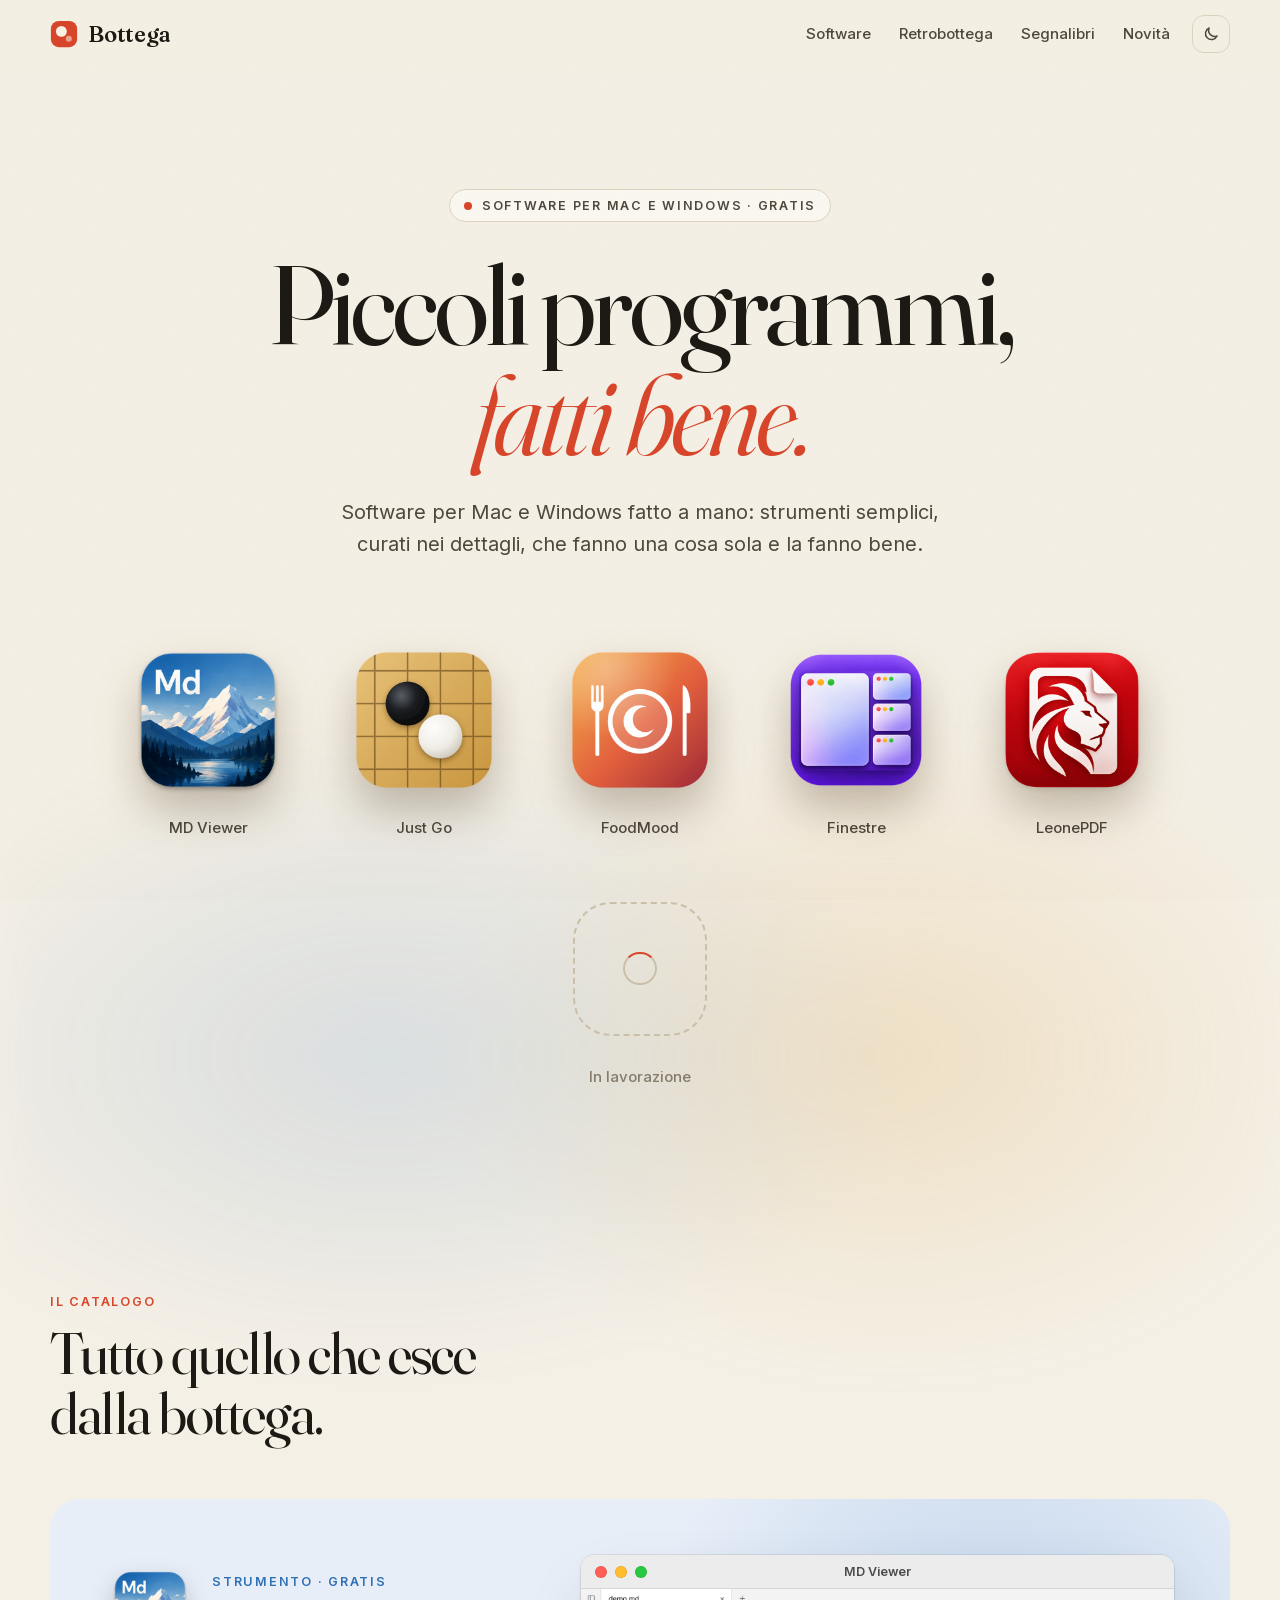
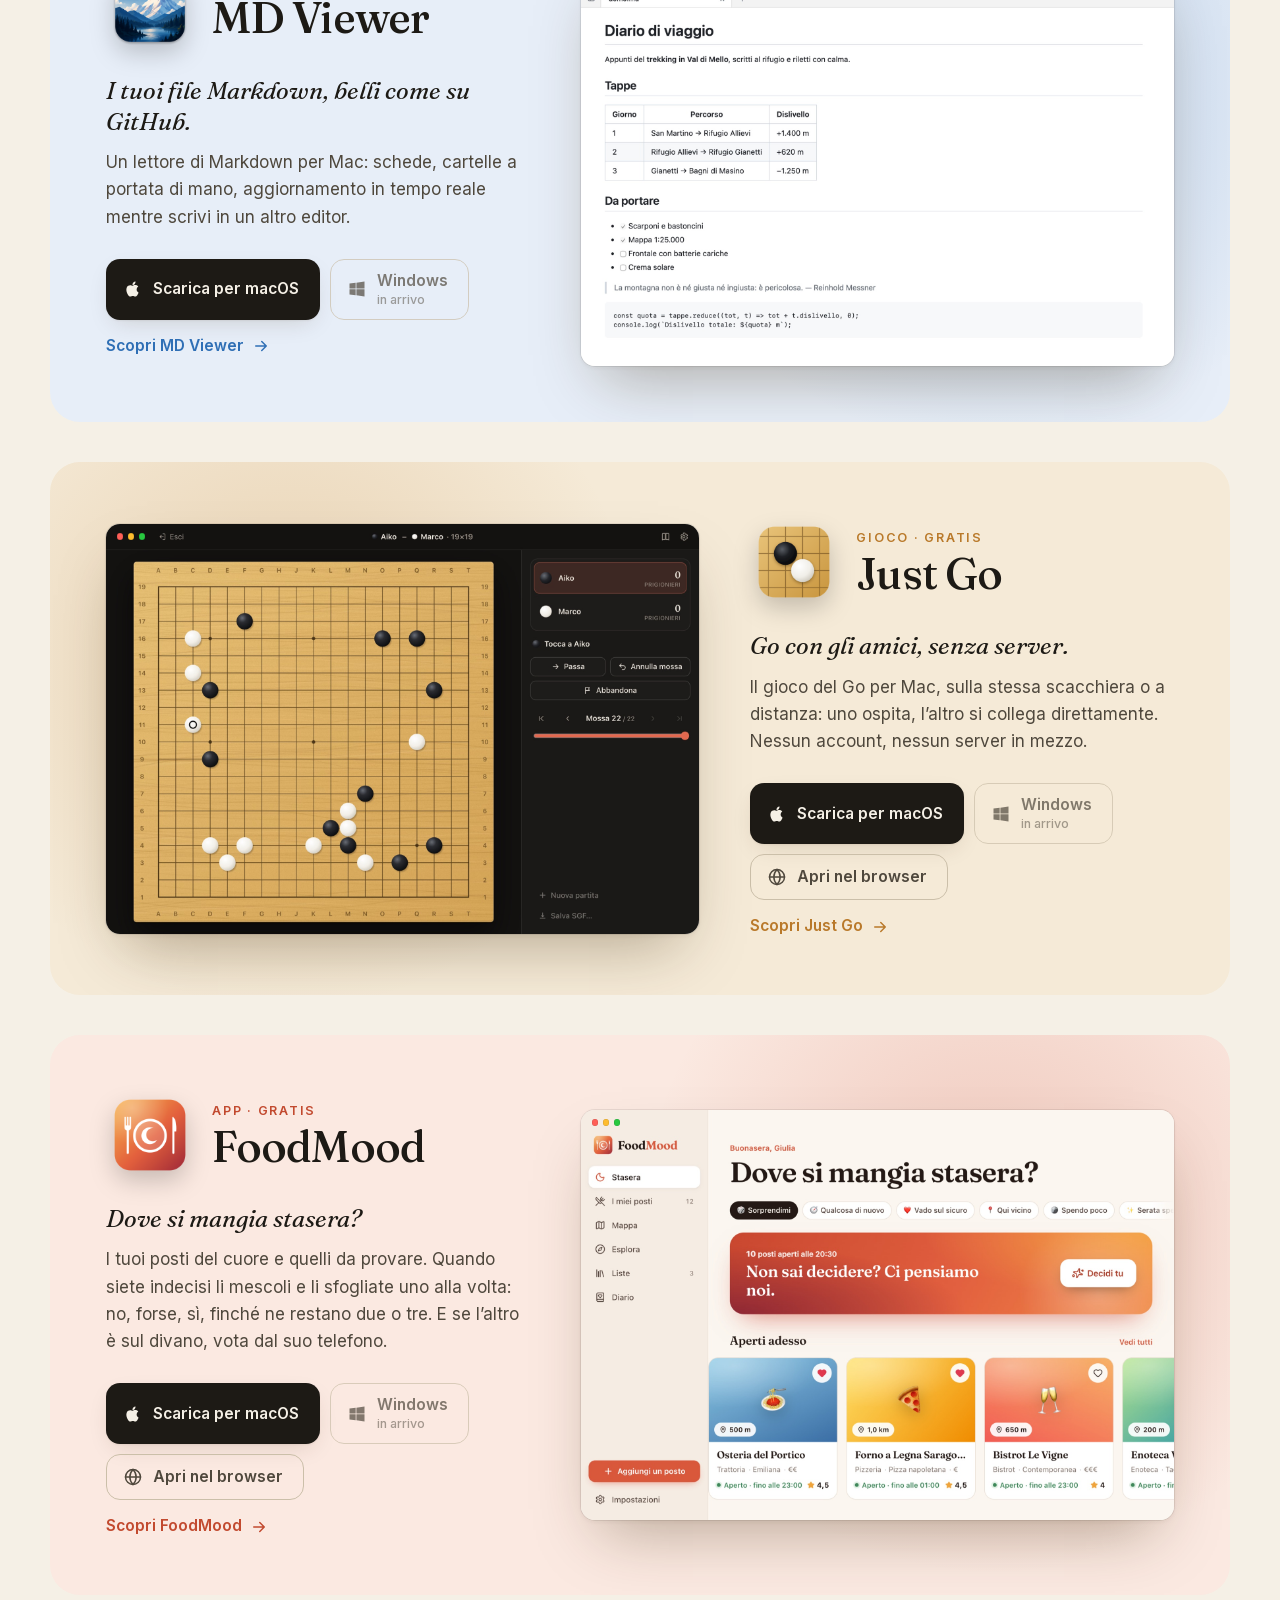
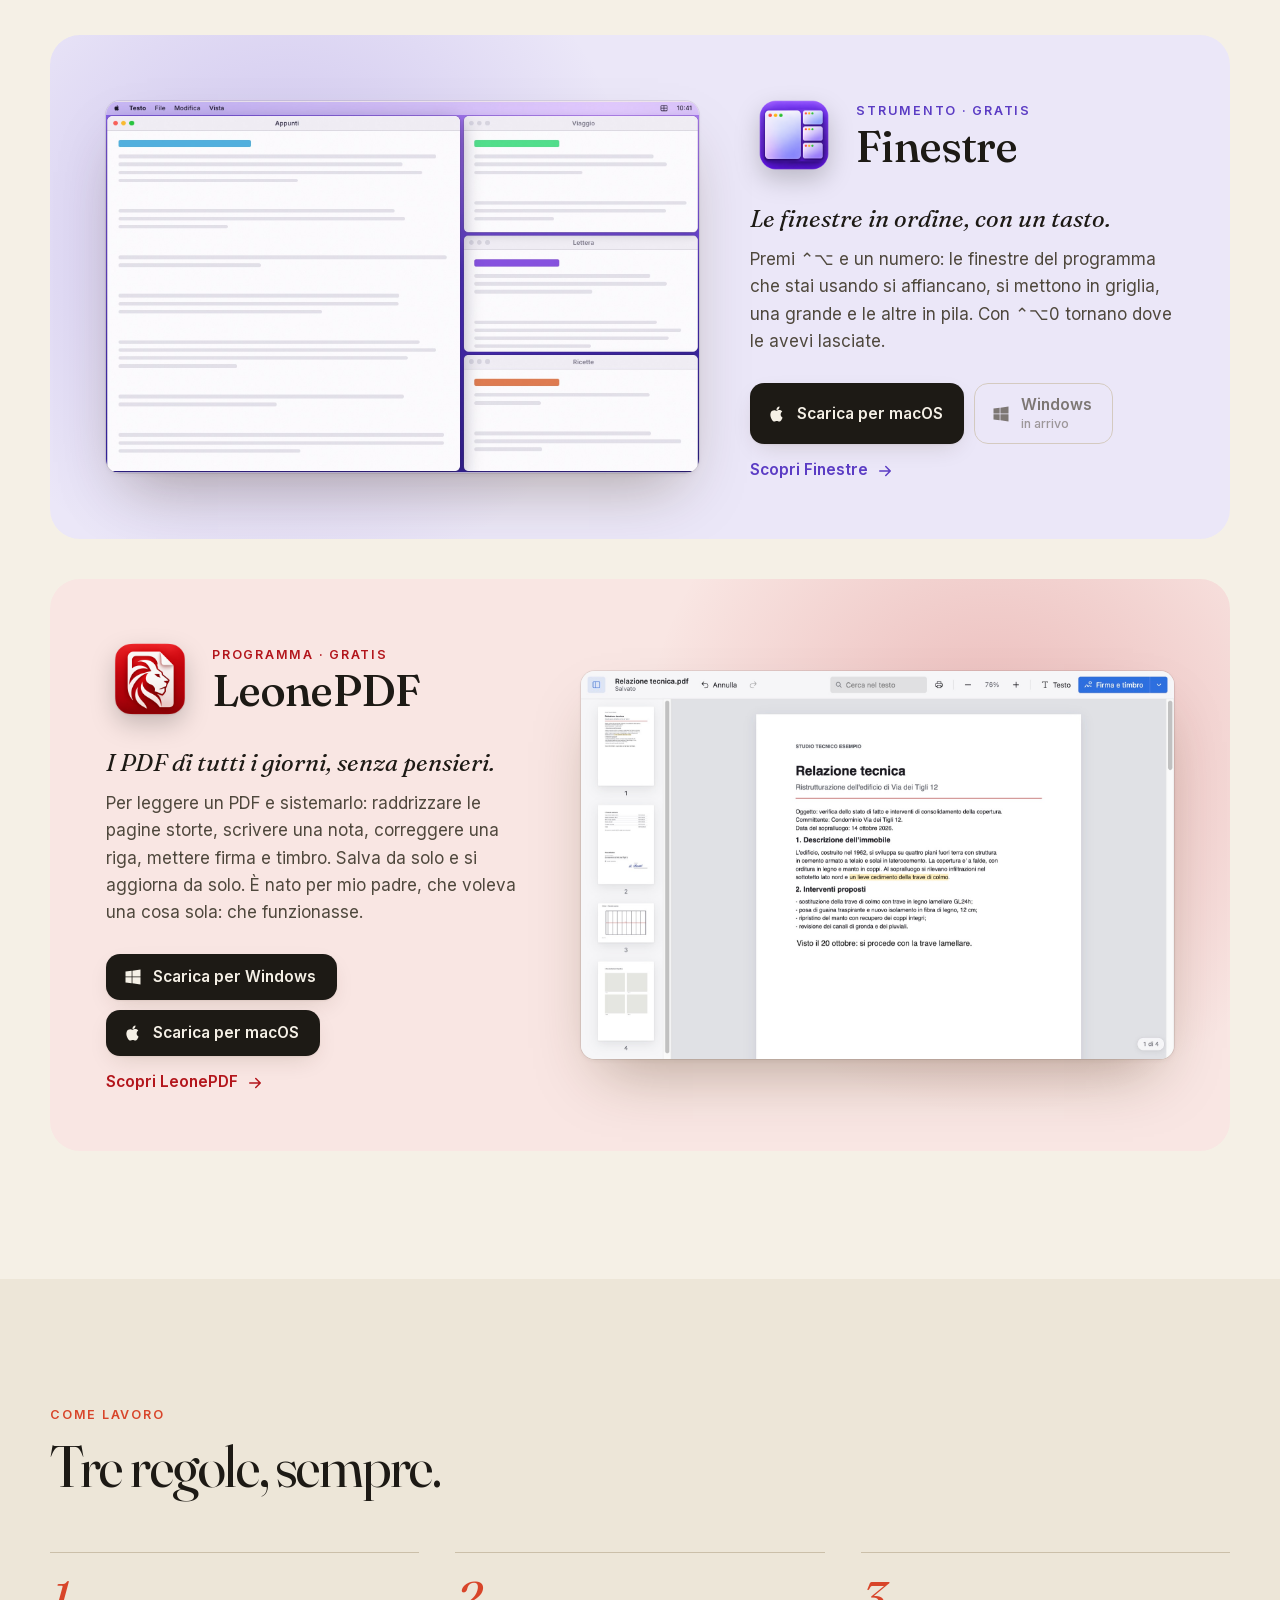
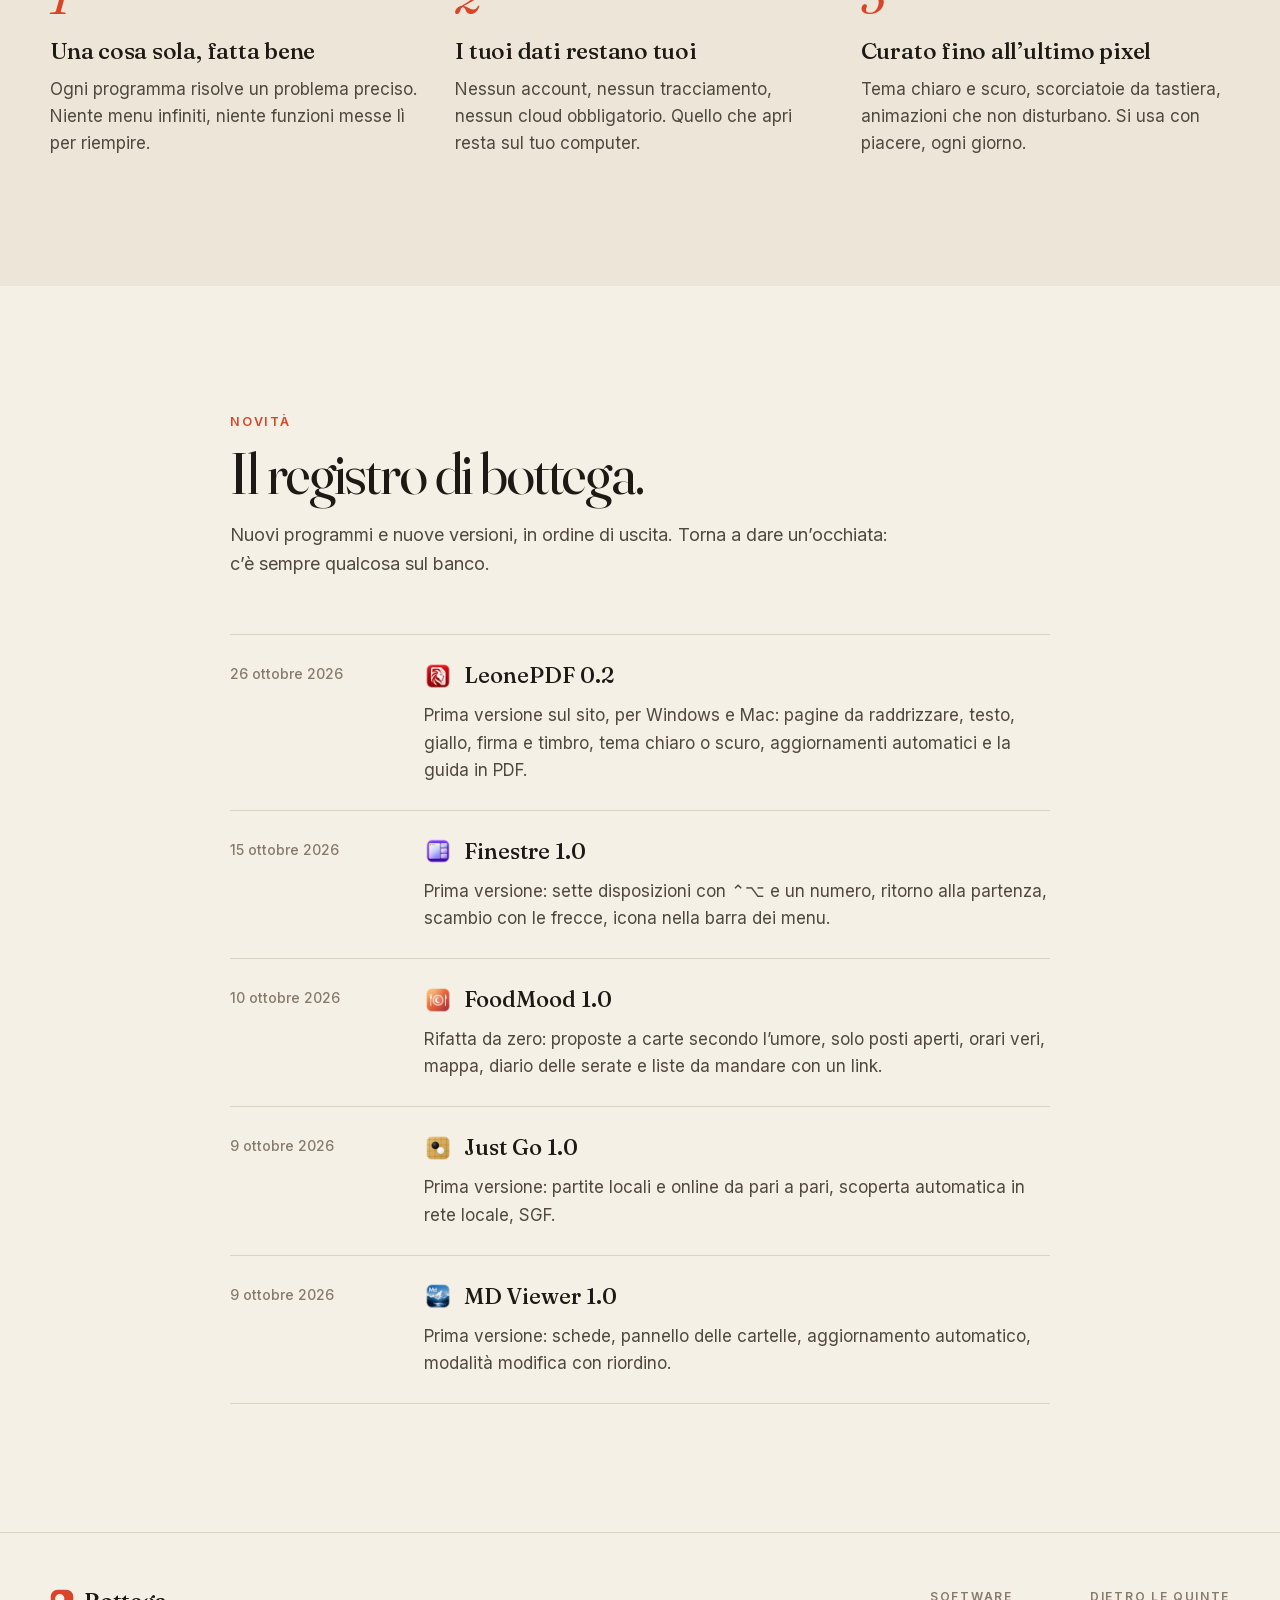
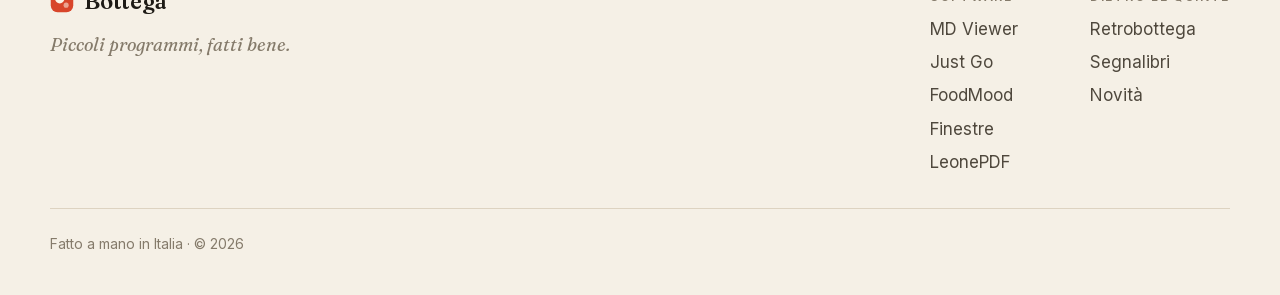
==== commit 6b419de2: "Sito aggiornato (2026-10-26)" ====
--- a/index.html
+++ b/index.html
@@ -4,9 +4,9 @@
 <meta charset="utf-8">
 <meta name="viewport" content="width=device-width, initial-scale=1">
 <title>Bottega · Piccoli programmi, fatti bene.</title>
-<meta name="description" content="Software per Mac fatto a mano: strumenti semplici, curati nei dettagli, che fanno una cosa sola e la fanno bene.">
+<meta name="description" content="Software per Mac e Windows fatto a mano: strumenti semplici, curati nei dettagli, che fanno una cosa sola e la fanno bene.">
 <meta property="og:title" content="Bottega · Piccoli programmi, fatti bene.">
-<meta property="og:description" content="Software per Mac fatto a mano: strumenti semplici, curati nei dettagli, che fanno una cosa sola e la fanno bene.">
+<meta property="og:description" content="Software per Mac e Windows fatto a mano: strumenti semplici, curati nei dettagli, che fanno una cosa sola e la fanno bene.">
 <meta property="og:type" content="website">
 <meta name="theme-color" content="#f5f0e6" media="(prefers-color-scheme: light)">
 <meta name="theme-color" content="#14120e" media="(prefers-color-scheme: dark)">
@@ -42,9 +42,9 @@
 
 <section class="hero">
   <div class="wrap hero__inner">
-    <p class="eyebrow hero__eyebrow"><span class="dot"></span>Software per Mac · gratis</p>
+    <p class="eyebrow hero__eyebrow"><span class="dot"></span>Software per Mac e Windows · gratis</p>
     <h1 class="hero__title">Piccoli programmi,<br><em>fatti bene.</em></h1>
-    <p class="hero__lead">Software per Mac fatto a mano: strumenti semplici, curati nei dettagli, che fanno una cosa sola e la fanno bene.</p>
+    <p class="hero__lead">Software per Mac e Windows fatto a mano: strumenti semplici, curati nei dettagli, che fanno una cosa sola e la fanno bene.</p>
     <div class="shelf" aria-label="Software disponibili">
       
     <a class="shelf__item" href="md-viewer/" style="--accent:#2f6fb5;--accent-dark:#7fb0ee;--tint:#e7eef8;--tint-dark:#16202e;--i:0">
@@ -63,7 +63,11 @@
       <img src="media/finestre-icon.png" alt="" width="256" height="256">
       <span class="shelf__label">Finestre</span>
     </a>
-      <a class="shelf__item shelf__item--next" href="retrobottega/" style="--i:4">
+    <a class="shelf__item" href="leonepdf/" style="--accent:#b3161c;--accent-dark:#ff7d73;--tint:#f9e6e3;--tint-dark:#2a1212;--i:4">
+      <img src="media/leonepdf-icon.png" alt="" width="256" height="256">
+      <span class="shelf__label">LeonePDF</span>
+    </a>
+      <a class="shelf__item shelf__item--next" href="retrobottega/" style="--i:5">
         <span class="shelf__slot" aria-hidden="true"><span></span></span>
         <span class="shelf__label">In lavorazione</span>
       </a>
@@ -168,6 +172,30 @@
 <figure class="window window--screen">
   
   <img class="only-light" src="media/finestre-light.jpg" alt="Uno schermo con quattro finestre dello stesso programma disposte da Finestre: una grande a sinistra, le altre tre impilate a destra" loading="lazy" decoding="async"><img class="only-dark" src="media/finestre-dark.jpg" alt="Uno schermo con quattro finestre dello stesso programma disposte da Finestre: una grande a sinistra, le altre tre impilate a destra" loading="lazy" decoding="async">
+</figure></a>
+  </article>
+  <article class="card reveal " style="--accent:#b3161c;--accent-dark:#ff7d73;--tint:#f9e6e3;--tint-dark:#2a1212">
+    <div class="card__text">
+      <div class="card__head">
+        <img class="card__icon" src="media/leonepdf-icon.png" alt="" width="88" height="88" loading="lazy">
+        <div>
+          <p class="eyebrow">Programma · Gratis</p>
+          <h3 class="card__name"><a href="leonepdf/">LeonePDF</a></h3>
+        </div>
+      </div>
+      <p class="card__tagline">I PDF di tutti i giorni, senza pensieri.</p>
+      <p class="card__summary">Per leggere un PDF e sistemarlo: raddrizzare le pagine storte, scrivere una nota, correggere una riga, mettere firma e timbro. Salva da solo e si aggiorna da solo. È nato per mio padre, che voleva una cosa sola: che funzionasse.</p>
+      <div class="card__actions">
+        <div class="downloads" data-downloads><a class="btn btn--primary" data-os="windows" href="downloads/leonepdf-0.2.0-windows.exe" download data-product="leonepdf">
+      <svg viewBox="0 0 24 24" aria-hidden="true"><path fill="currentColor" d="M3 5.5 10.4 4.5v7H3zm8.3-1.1L21 3v8.5h-9.7zM3 12.4h7.4v7.1L3 18.5zm8.3 0H21V21l-9.7-1.4z"/></svg><span>Scarica per Windows</span></a><a class="btn btn--primary" data-os="macos" href="downloads/leonepdf-0.2.0-macos.dmg" download data-product="leonepdf">
+      <svg viewBox="0 0 24 24" aria-hidden="true"><path fill="currentColor" d="M16.37 12.6c-.02-2.3 1.88-3.4 1.96-3.46-1.07-1.56-2.73-1.78-3.32-1.8-1.41-.14-2.76.83-3.48.83-.72 0-1.82-.81-3-.79-1.54.02-2.96.9-3.76 2.28-1.6 2.78-.41 6.9 1.15 9.16.76 1.1 1.67 2.34 2.86 2.3 1.15-.05 1.58-.74 2.97-.74 1.38 0 1.77.74 2.98.72 1.23-.02 2.01-1.12 2.76-2.23.87-1.28 1.23-2.52 1.25-2.58-.03-.01-2.4-.92-2.42-3.65zM14.1 5.86c.63-.77 1.06-1.83.94-2.89-.91.04-2.01.61-2.66 1.37-.58.67-1.1 1.76-.96 2.8 1.01.08 2.05-.52 2.68-1.28z"/></svg><span>Scarica per macOS</span></a></div>
+        <a class="link-arrow" href="leonepdf/">Scopri LeonePDF <svg viewBox="0 0 24 24" aria-hidden="true"><path fill="none" stroke="currentColor" stroke-width="2" stroke-linecap="round" stroke-linejoin="round" d="M5 12h14m-6-6 6 6-6 6"/></svg></a>
+      </div>
+    </div>
+    <a class="card__visual" href="leonepdf/" tabindex="-1" aria-hidden="true">
+<figure class="window window--screen">
+  
+  <img class="only-light" src="media/leonepdf-light.jpg" alt="LeonePDF con una relazione tecnica aperta: le pagine in piccolo a sinistra, una frase evidenziata e una nota scritta sul foglio" loading="lazy" decoding="async"><img class="only-dark" src="media/leonepdf-dark.jpg" alt="LeonePDF con una relazione tecnica aperta: le pagine in piccolo a sinistra, una frase evidenziata e una nota scritta sul foglio" loading="lazy" decoding="async">
 </figure></a>
   </article></div>
   </div>
@@ -195,6 +223,13 @@
       <p class="section__lead">Nuovi programmi e nuove versioni, in ordine di uscita. Torna a dare un’occhiata: c’è sempre qualcosa sul banco.</p>
     </header>
     <ol class="log">
+    <li class="log__item reveal" style="--accent:#b3161c;--accent-dark:#ff7d73;--tint:#f9e6e3;--tint-dark:#2a1212">
+      <time datetime="2026-10-26">26 ottobre 2026</time>
+      <div>
+        <h3><a href="leonepdf/"><img src="media/leonepdf-icon.png" alt="" width="28" height="28" loading="lazy">LeonePDF 0.2</a></h3>
+        <p>Prima versione sul sito, per Windows e Mac: pagine da raddrizzare, testo, giallo, firma e timbro, tema chiaro o scuro, aggiornamenti automatici e la guida in PDF.</p>
+      </div>
+    </li>
     <li class="log__item reveal" style="--accent:#5b3cc4;--accent-dark:#b3a0ff;--tint:#ebe7f8;--tint-dark:#17132a">
       <time datetime="2026-10-15">15 ottobre 2026</time>
       <div>
@@ -239,7 +274,7 @@
     </div>
     <nav class="footer__nav" aria-label="Software">
       <h2>Software</h2>
-      <a href="md-viewer/">MD Viewer</a><a href="just-go/">Just Go</a><a href="foodmood/">FoodMood</a><a href="finestre/">Finestre</a>
+      <a href="md-viewer/">MD Viewer</a><a href="just-go/">Just Go</a><a href="foodmood/">FoodMood</a><a href="finestre/">Finestre</a><a href="leonepdf/">LeonePDF</a>
     </nav>
     <nav class="footer__nav" aria-label="Altro">
       <h2>Dietro le quinte</h2>
--- a/css/site.css
+++ b/css/site.css
@@ -218,7 +218,6 @@
 .btn--ghost:hover { border-color: var(--ink-3); color: var(--ink); }
 .btn--soon { cursor: default; opacity: 0.7; }
 .btn--soon:hover { border-color: var(--line-2); color: var(--ink-2); }
-.downloads.is-preferred-missing .btn--primary { order: 2; }
 
 .link-arrow { display: inline-flex; align-items: center; gap: 8px; font-weight: 600; font-size: 15.5px; text-decoration: none; color: var(--accent-ink); }
 .link-arrow svg { width: 18px; height: 18px; transition: transform 0.3s var(--ease); }
@@ -442,6 +441,9 @@
 /* ---------- install steps ---------- */
 
 .steps { list-style: none; margin: 0; padding: 0; counter-reset: s; }
+.steps__os { display: flex; align-items: center; gap: 10px; margin: 8px 0 22px; font: 600 15px/1.2 var(--sans); color: var(--ink-2); }
+.steps__os:not(:first-child) { margin-top: 18px; padding-top: 30px; border-top: 1px solid var(--line); }
+.steps__os svg { width: 20px; height: 20px; color: var(--accent-ink); }
 .steps li { counter-increment: s; position: relative; padding: 0 0 34px 72px; }
 .steps li::before {
   content: counter(s);
@@ -836,6 +838,13 @@
 .win-key--arrow { justify-content: center; padding: 6px; }
 .win-demo__new { justify-content: center; }
 .win-demo__caption { grid-column: 1 / -1; min-height: 1.5em; font: italic 400 19px/1.4 var(--serif); color: var(--ink-2); }
+
+/* ---------- closeups ---------- */
+
+.closeups { display: flex; flex-wrap: wrap; justify-content: center; align-items: flex-end; gap: 24px clamp(24px, 5vw, 72px); }
+.closeup { margin: 0; display: flex; flex-direction: column; align-items: center; max-width: 100%; }
+.closeup img { max-width: 100%; height: auto; }
+.closeup figcaption { max-width: 34ch; margin-top: 4px; text-align: center; font: italic 400 18px/1.4 var(--serif); color: var(--ink-2); }
 
 /* Screenshot frame for apps that live on the whole screen. */
 .window--screen { border-radius: 14px; }
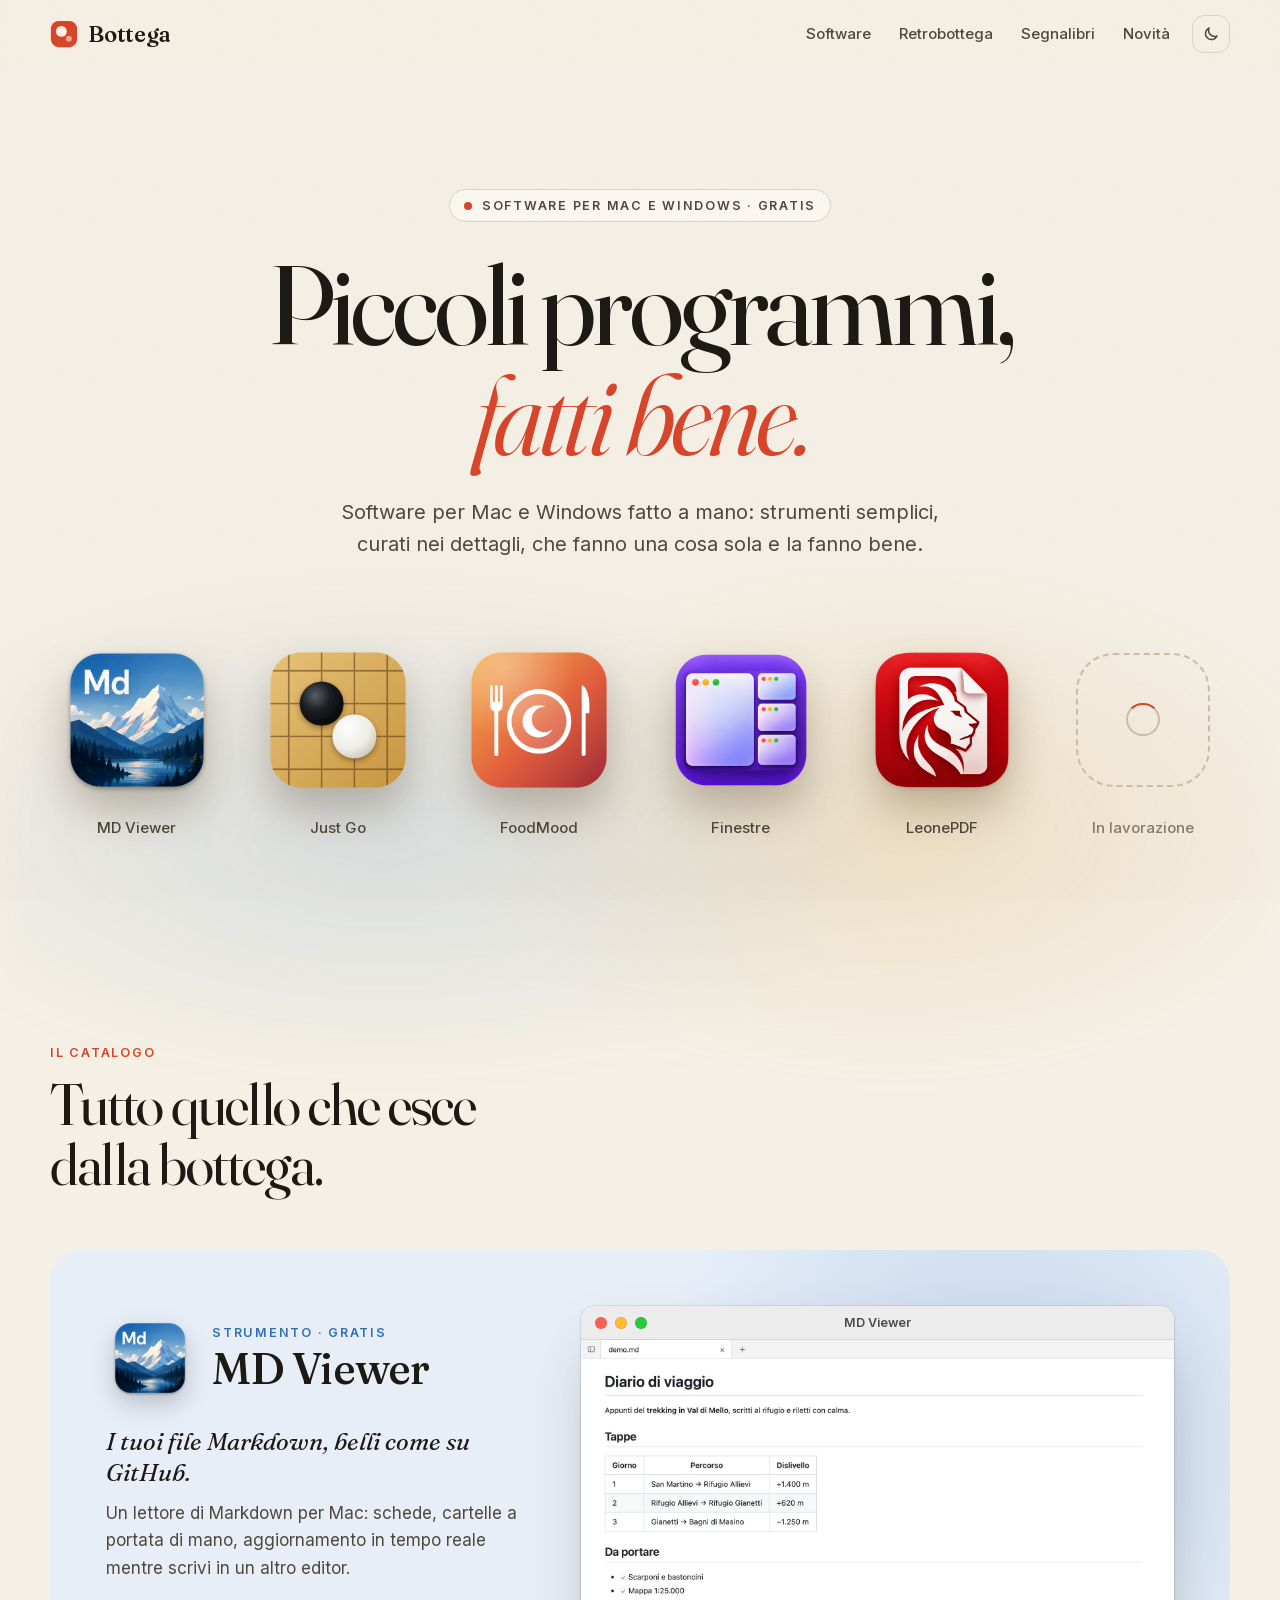
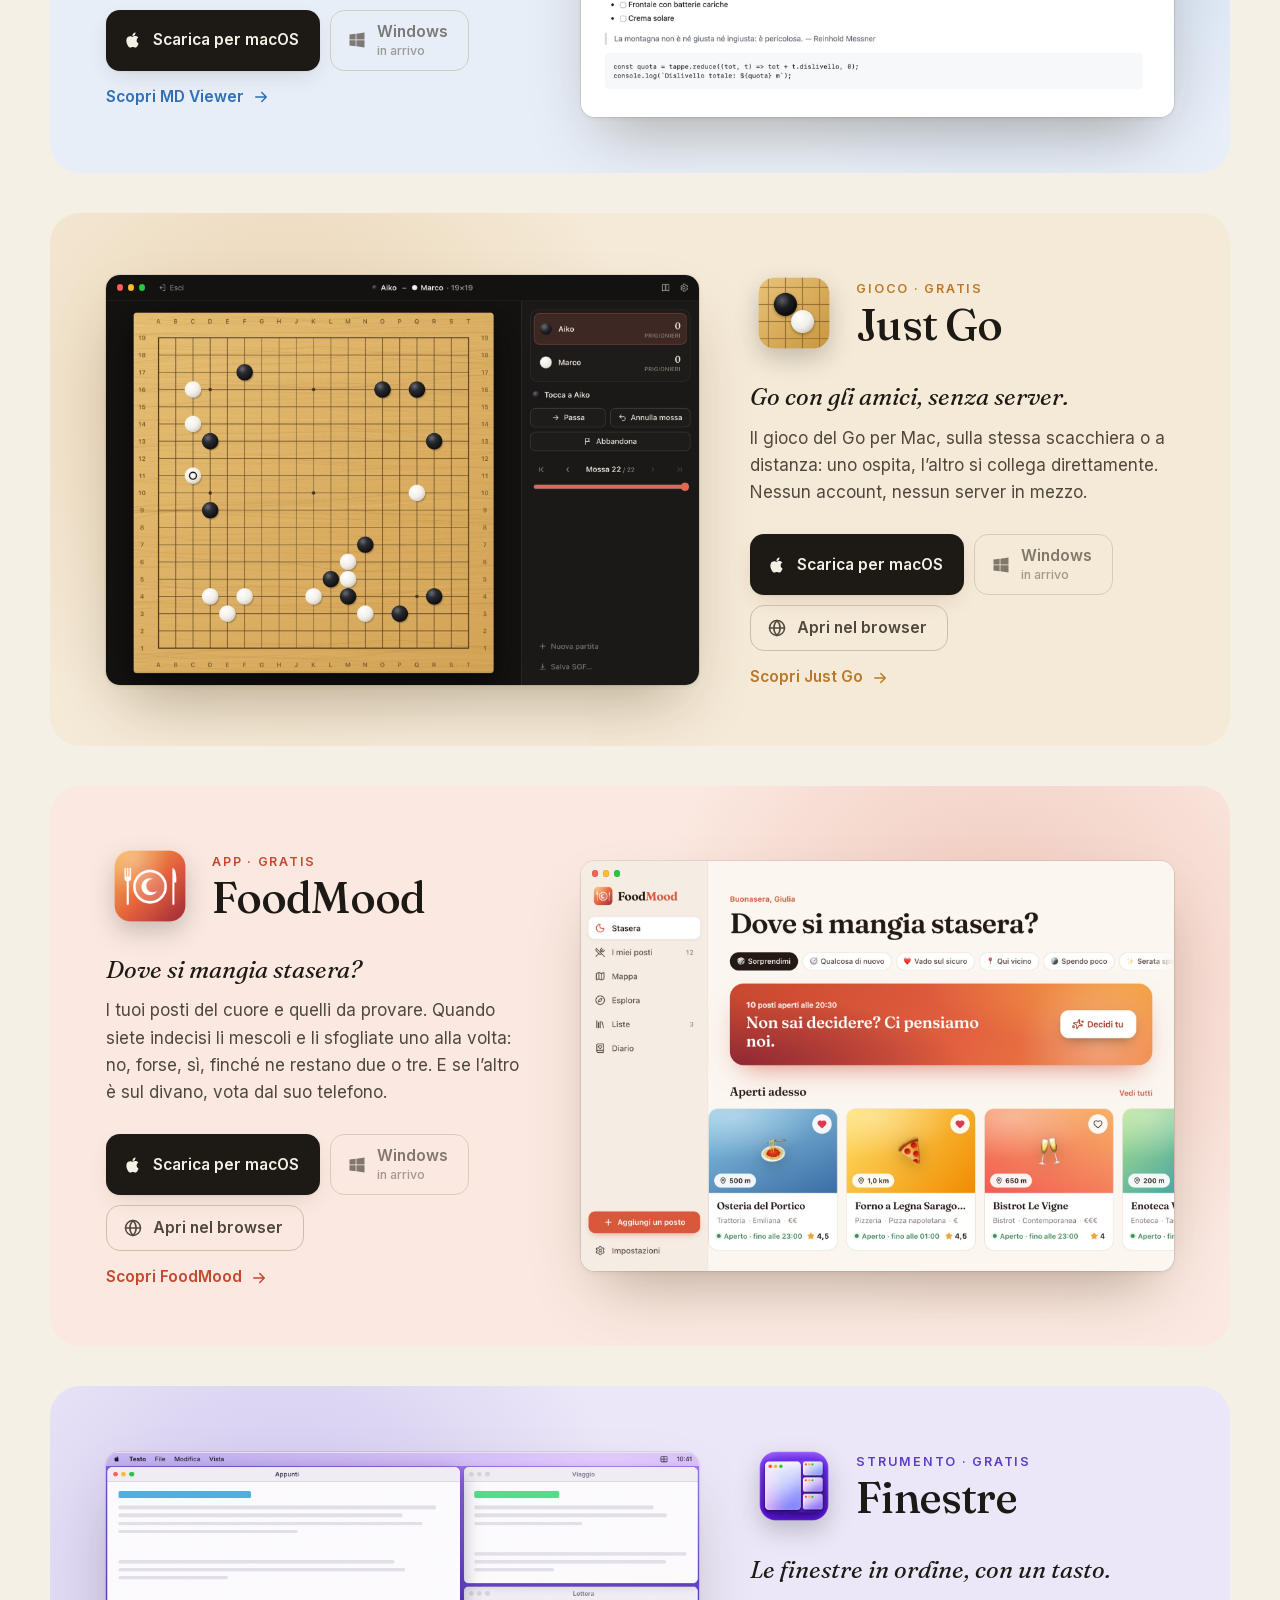
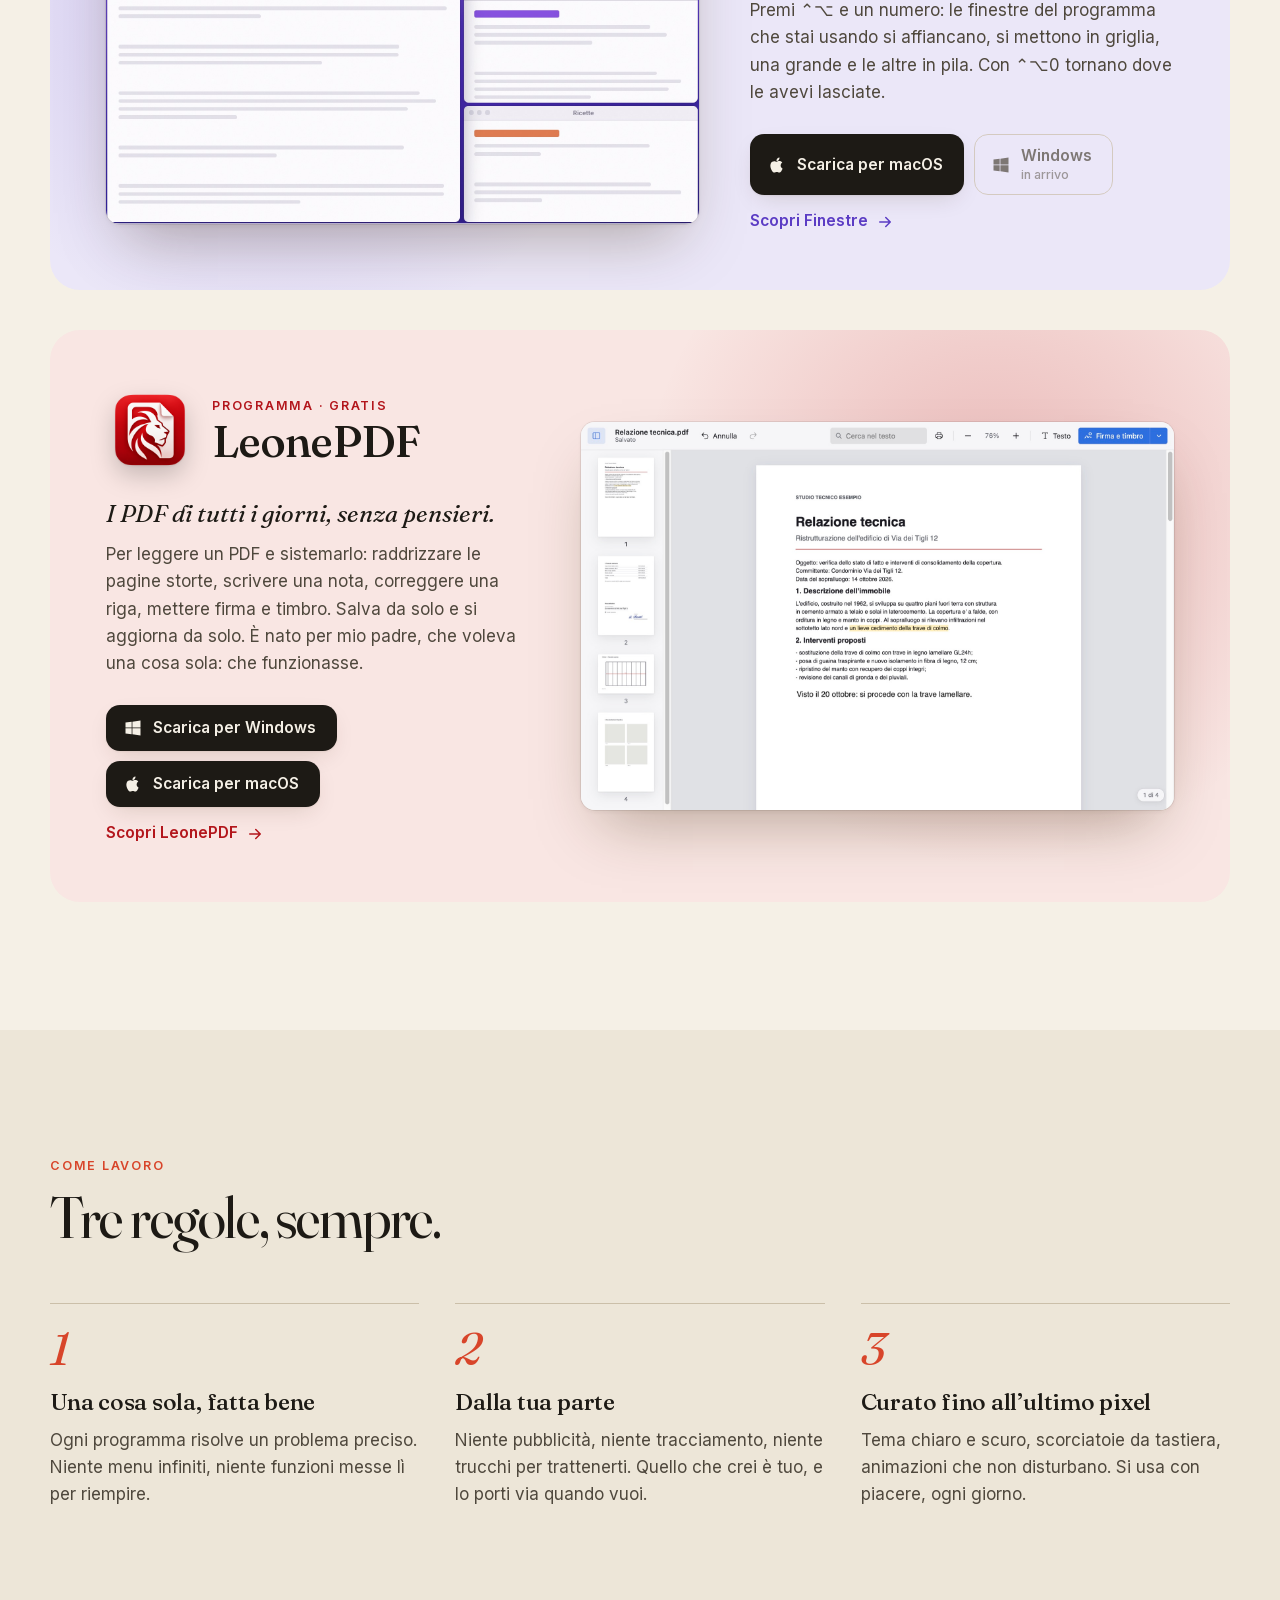
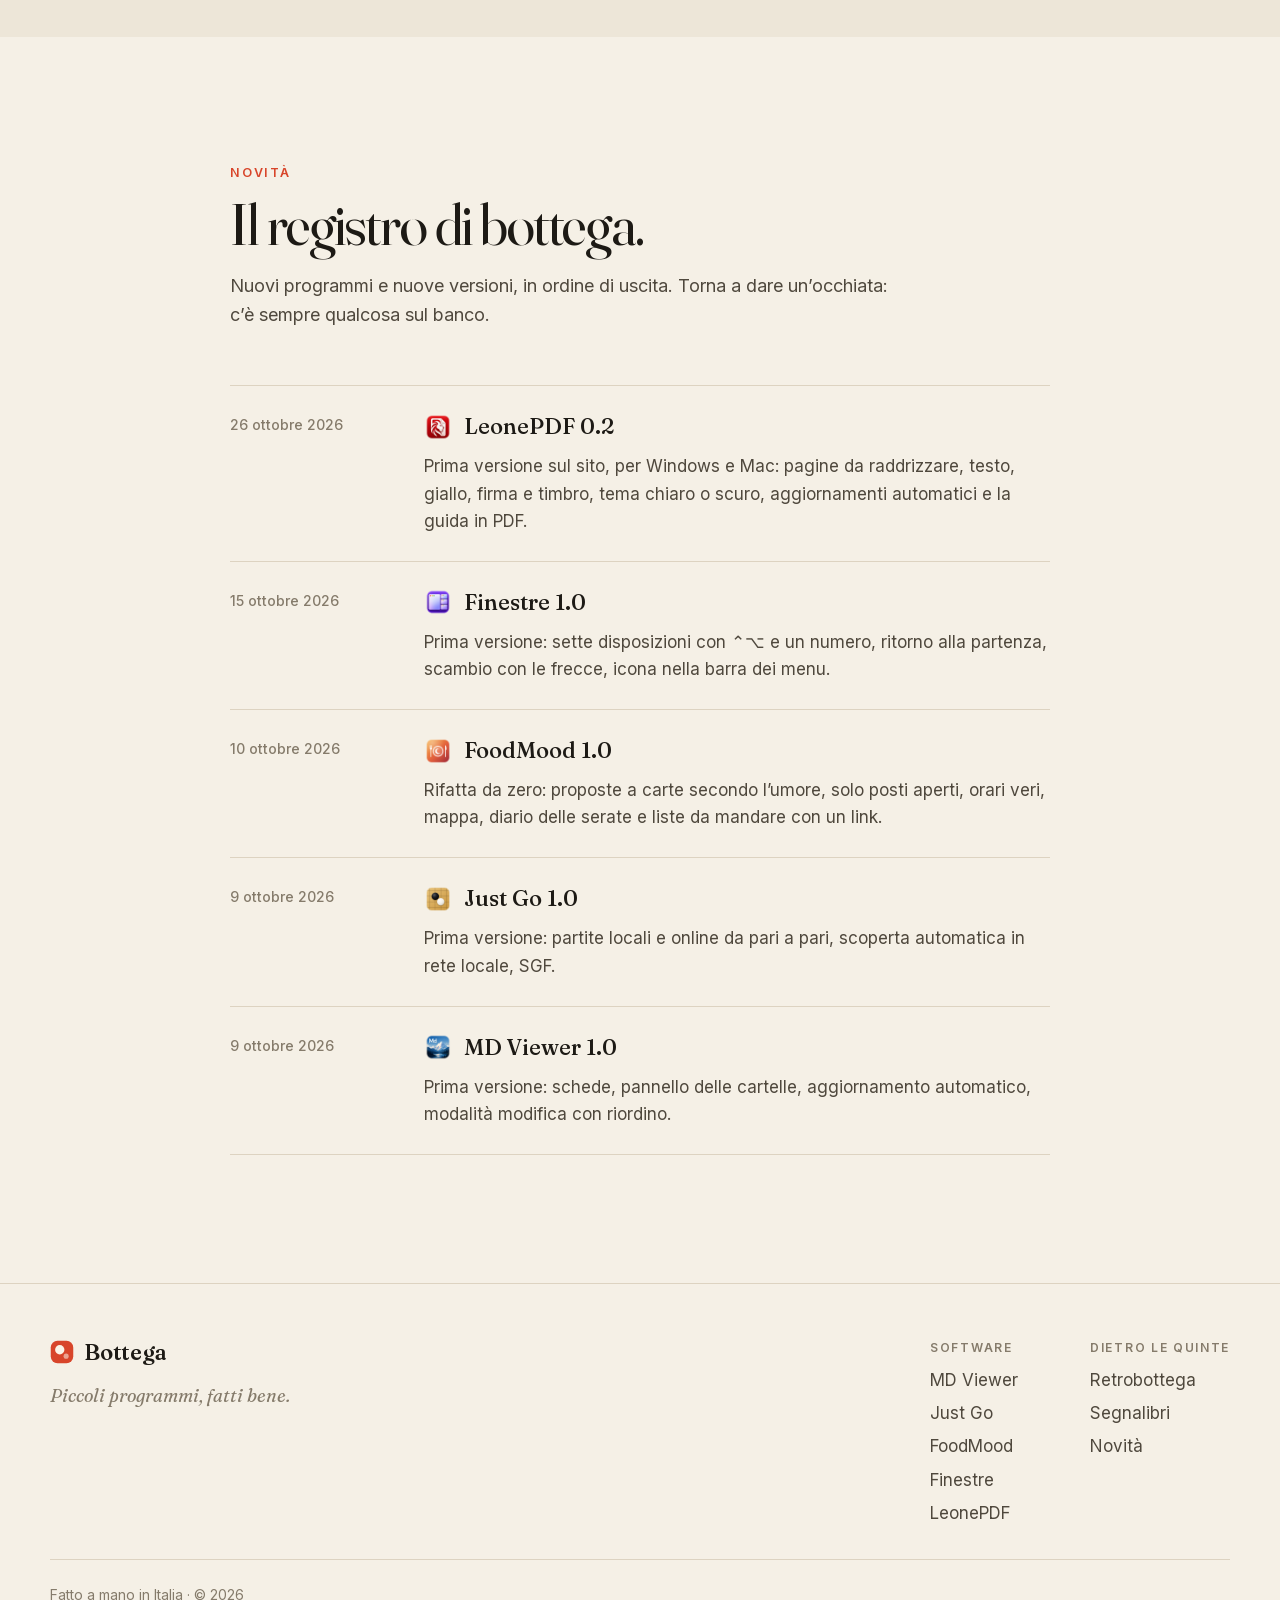
==== commit aa076970: "Sito aggiornato (2026-10-26)" ====
--- a/index.html
+++ b/index.html
@@ -45,7 +45,7 @@
     <p class="eyebrow hero__eyebrow"><span class="dot"></span>Software per Mac e Windows · gratis</p>
     <h1 class="hero__title">Piccoli programmi,<br><em>fatti bene.</em></h1>
     <p class="hero__lead">Software per Mac e Windows fatto a mano: strumenti semplici, curati nei dettagli, che fanno una cosa sola e la fanno bene.</p>
-    <div class="shelf" aria-label="Software disponibili">
+    <div class="shelf" aria-label="Software disponibili" style="--n:6">
       
     <a class="shelf__item" href="md-viewer/" style="--accent:#2f6fb5;--accent-dark:#7fb0ee;--tint:#e7eef8;--tint-dark:#16202e;--i:0">
       <img src="media/md-viewer-icon.png" alt="" width="256" height="256">
@@ -186,8 +186,8 @@
       <p class="card__tagline">I PDF di tutti i giorni, senza pensieri.</p>
       <p class="card__summary">Per leggere un PDF e sistemarlo: raddrizzare le pagine storte, scrivere una nota, correggere una riga, mettere firma e timbro. Salva da solo e si aggiorna da solo. È nato per mio padre, che voleva una cosa sola: che funzionasse.</p>
       <div class="card__actions">
-        <div class="downloads" data-downloads><a class="btn btn--primary" data-os="windows" href="downloads/leonepdf-0.2.0-windows.exe" download data-product="leonepdf">
-      <svg viewBox="0 0 24 24" aria-hidden="true"><path fill="currentColor" d="M3 5.5 10.4 4.5v7H3zm8.3-1.1L21 3v8.5h-9.7zM3 12.4h7.4v7.1L3 18.5zm8.3 0H21V21l-9.7-1.4z"/></svg><span>Scarica per Windows</span></a><a class="btn btn--primary" data-os="macos" href="downloads/leonepdf-0.2.0-macos.dmg" download data-product="leonepdf">
+        <div class="downloads" data-downloads><a class="btn btn--primary" data-os="windows" href="downloads/leonepdf-0.3.0-windows.exe" download data-product="leonepdf">
+      <svg viewBox="0 0 24 24" aria-hidden="true"><path fill="currentColor" d="M3 5.5 10.4 4.5v7H3zm8.3-1.1L21 3v8.5h-9.7zM3 12.4h7.4v7.1L3 18.5zm8.3 0H21V21l-9.7-1.4z"/></svg><span>Scarica per Windows</span></a><a class="btn btn--primary" data-os="macos" href="downloads/leonepdf-0.3.0-macos.dmg" download data-product="leonepdf">
       <svg viewBox="0 0 24 24" aria-hidden="true"><path fill="currentColor" d="M16.37 12.6c-.02-2.3 1.88-3.4 1.96-3.46-1.07-1.56-2.73-1.78-3.32-1.8-1.41-.14-2.76.83-3.48.83-.72 0-1.82-.81-3-.79-1.54.02-2.96.9-3.76 2.28-1.6 2.78-.41 6.9 1.15 9.16.76 1.1 1.67 2.34 2.86 2.3 1.15-.05 1.58-.74 2.97-.74 1.38 0 1.77.74 2.98.72 1.23-.02 2.01-1.12 2.76-2.23.87-1.28 1.23-2.52 1.25-2.58-.03-.01-2.4-.92-2.42-3.65zM14.1 5.86c.63-.77 1.06-1.83.94-2.89-.91.04-2.01.61-2.66 1.37-.58.67-1.1 1.76-.96 2.8 1.01.08 2.05-.52 2.68-1.28z"/></svg><span>Scarica per macOS</span></a></div>
         <a class="link-arrow" href="leonepdf/">Scopri LeonePDF <svg viewBox="0 0 24 24" aria-hidden="true"><path fill="none" stroke="currentColor" stroke-width="2" stroke-linecap="round" stroke-linejoin="round" d="M5 12h14m-6-6 6 6-6 6"/></svg></a>
       </div>
@@ -209,7 +209,7 @@
     </header>
     <ol class="principles">
       <li class="reveal"><span class="principles__n">1</span><h3>Una cosa sola, fatta bene</h3><p>Ogni programma risolve un problema preciso. Niente menu infiniti, niente funzioni messe lì per riempire.</p></li>
-      <li class="reveal"><span class="principles__n">2</span><h3>I tuoi dati restano tuoi</h3><p>Nessun account, nessun tracciamento, nessun cloud obbligatorio. Quello che apri resta sul tuo computer.</p></li>
+      <li class="reveal"><span class="principles__n">2</span><h3>Dalla tua parte</h3><p>Niente pubblicità, niente tracciamento, niente trucchi per trattenerti. Quello che crei è tuo, e lo porti via quando vuoi.</p></li>
       <li class="reveal"><span class="principles__n">3</span><h3>Curato fino all’ultimo pixel</h3><p>Tema chiaro e scuro, scorciatoie da tastiera, animazioni che non disturbano. Si usa con piacere, ogni giorno.</p></li>
     </ol>
   </div>
--- a/css/site.css
+++ b/css/site.css
@@ -282,7 +282,11 @@
 .hero__title em { font-style: italic; font-weight: 350; color: var(--seal); font-variation-settings: 'opsz' 144, 'SOFT' 100, 'WONK' 1; }
 .hero__lead { margin-top: 26px; max-width: 34em; font-size: clamp(17px, 2vw, 20px); color: var(--ink-2); text-wrap: balance; }
 
-.shelf { display: flex; justify-content: center; align-items: flex-end; flex-wrap: wrap; gap: clamp(18px, 4vw, 48px); margin-top: clamp(44px, 7vw, 76px); }
+.shelf {
+  display: grid; grid-template-columns: repeat(var(--n), minmax(0, 1fr)); align-items: end;
+  width: min(100%, calc(var(--n) * 196px)); gap: clamp(12px, 2.5vw, 32px);
+  margin-top: clamp(44px, 7vw, 76px);
+}
 .shelf__item {
   display: flex; flex-direction: column; align-items: center; gap: 14px;
   text-decoration: none;
@@ -290,7 +294,7 @@
   animation-delay: calc(var(--i) * -1.7s);
 }
 .shelf__item img {
-  width: clamp(104px, 15vw, 168px); height: auto;
+  width: min(100%, 168px); height: auto;
   filter: drop-shadow(0 22px 22px rgb(60 40 10 / 0.28));
   transition: transform 0.5s var(--ease), filter 0.5s var(--ease);
 }
@@ -299,8 +303,8 @@
 .shelf__item:hover .shelf__label { color: var(--ink); }
 .shelf__slot {
   display: grid; place-items: center;
-  width: clamp(84px, 12vw, 134px); aspect-ratio: 1;
-  margin: clamp(10px, 1.5vw, 17px);
+  width: min(80%, 134px); aspect-ratio: 1;
+  margin: min(10%, 17px);
   border: 2px dashed var(--line-2);
   border-radius: 28%;
 }
@@ -900,6 +904,7 @@
   .md-demo textarea { min-height: 280px; }
 }
 @media (max-width: 640px) {
+  .shelf { grid-template-columns: repeat(3, minmax(0, 1fr)); row-gap: 28px; }
   body { font-size: 16px; }
   .nav a { padding: 8px 6px; font-size: 14.5px; }
   .nav a[href$='#novita'], .nav a[href$='#software'] { display: none; }
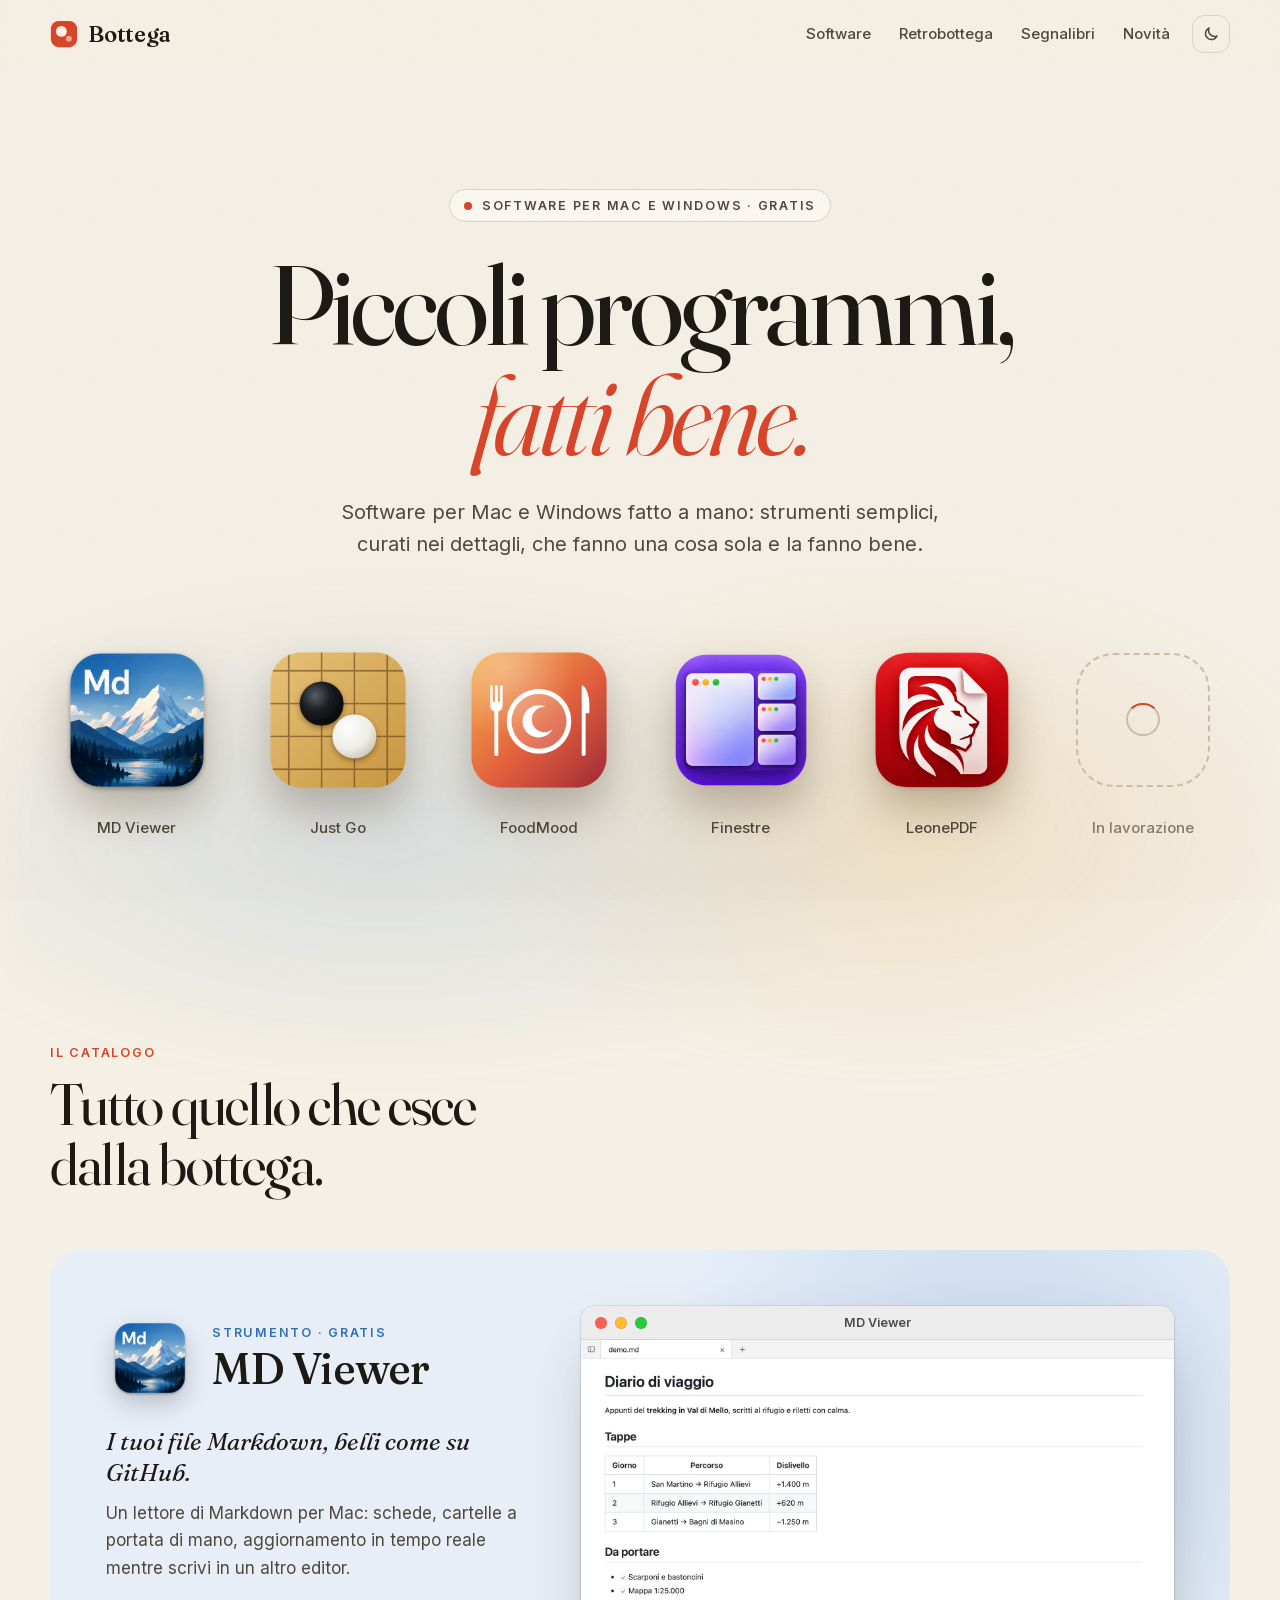
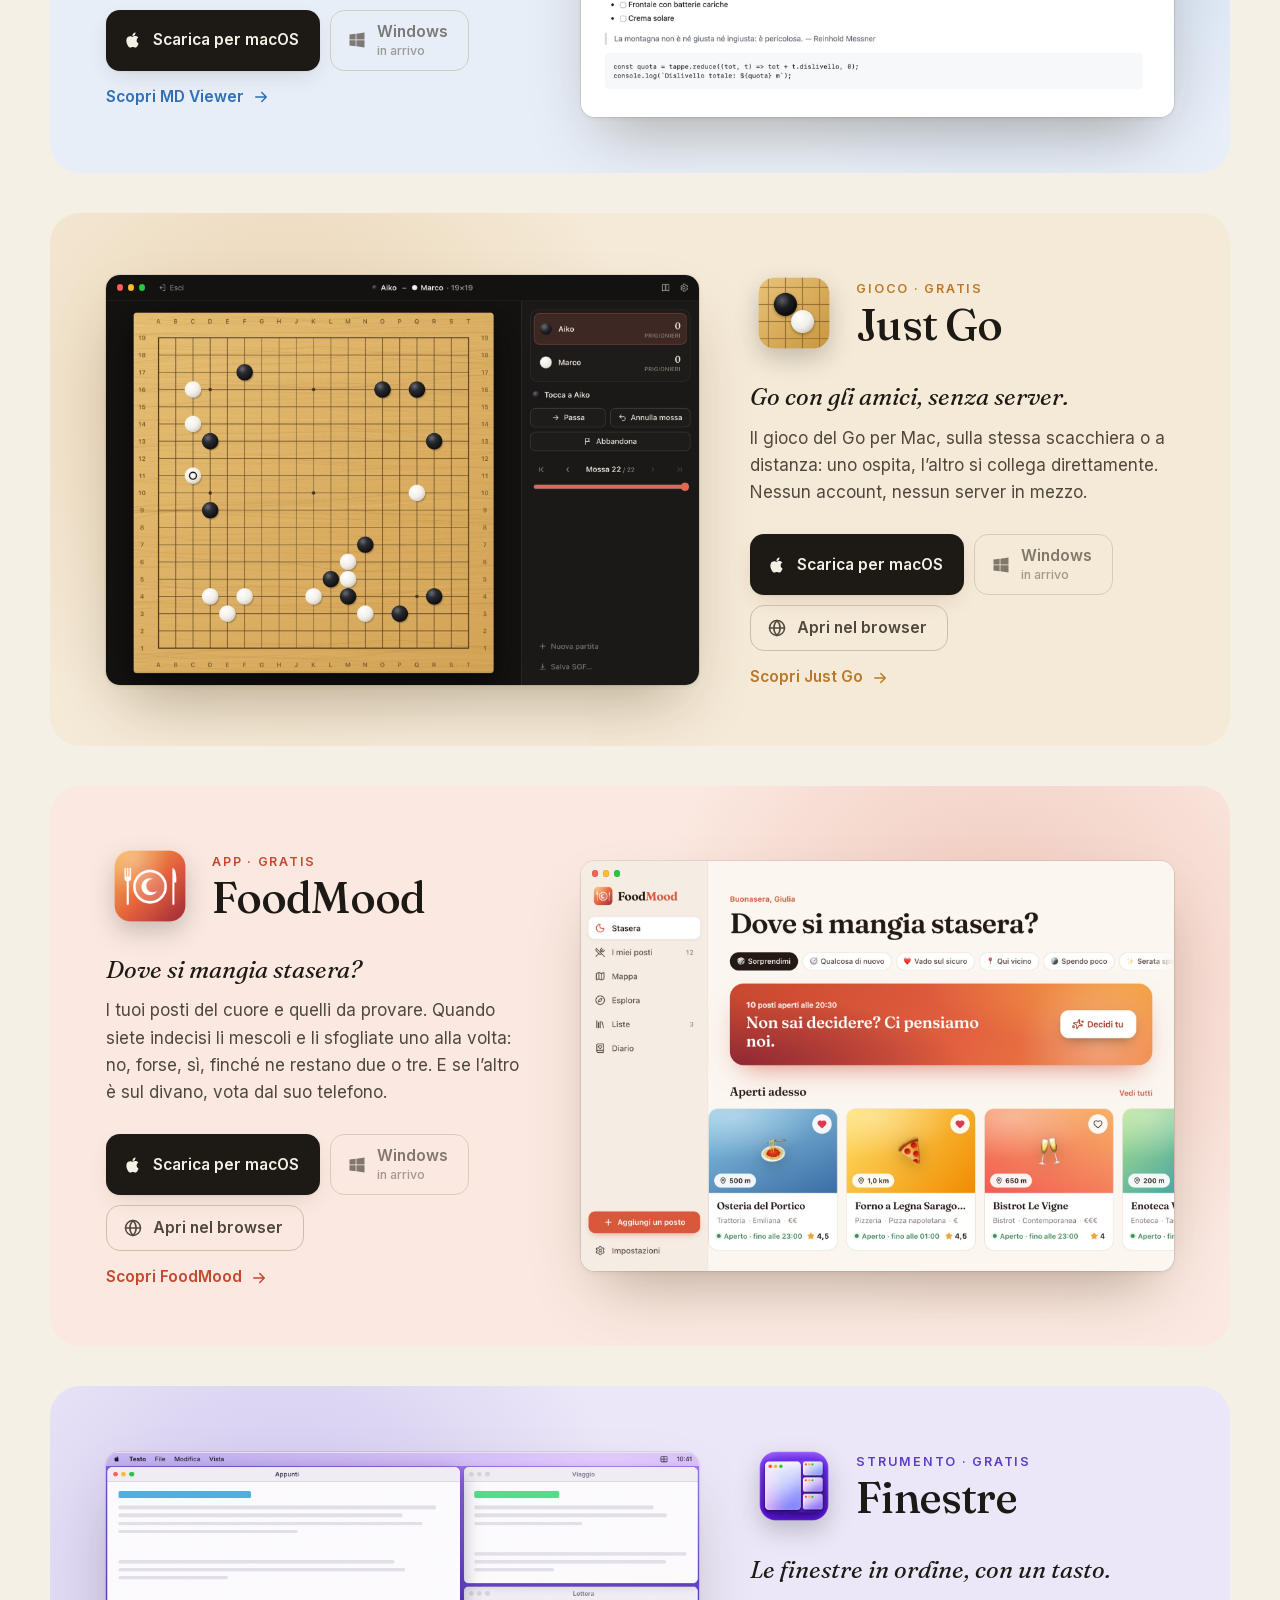
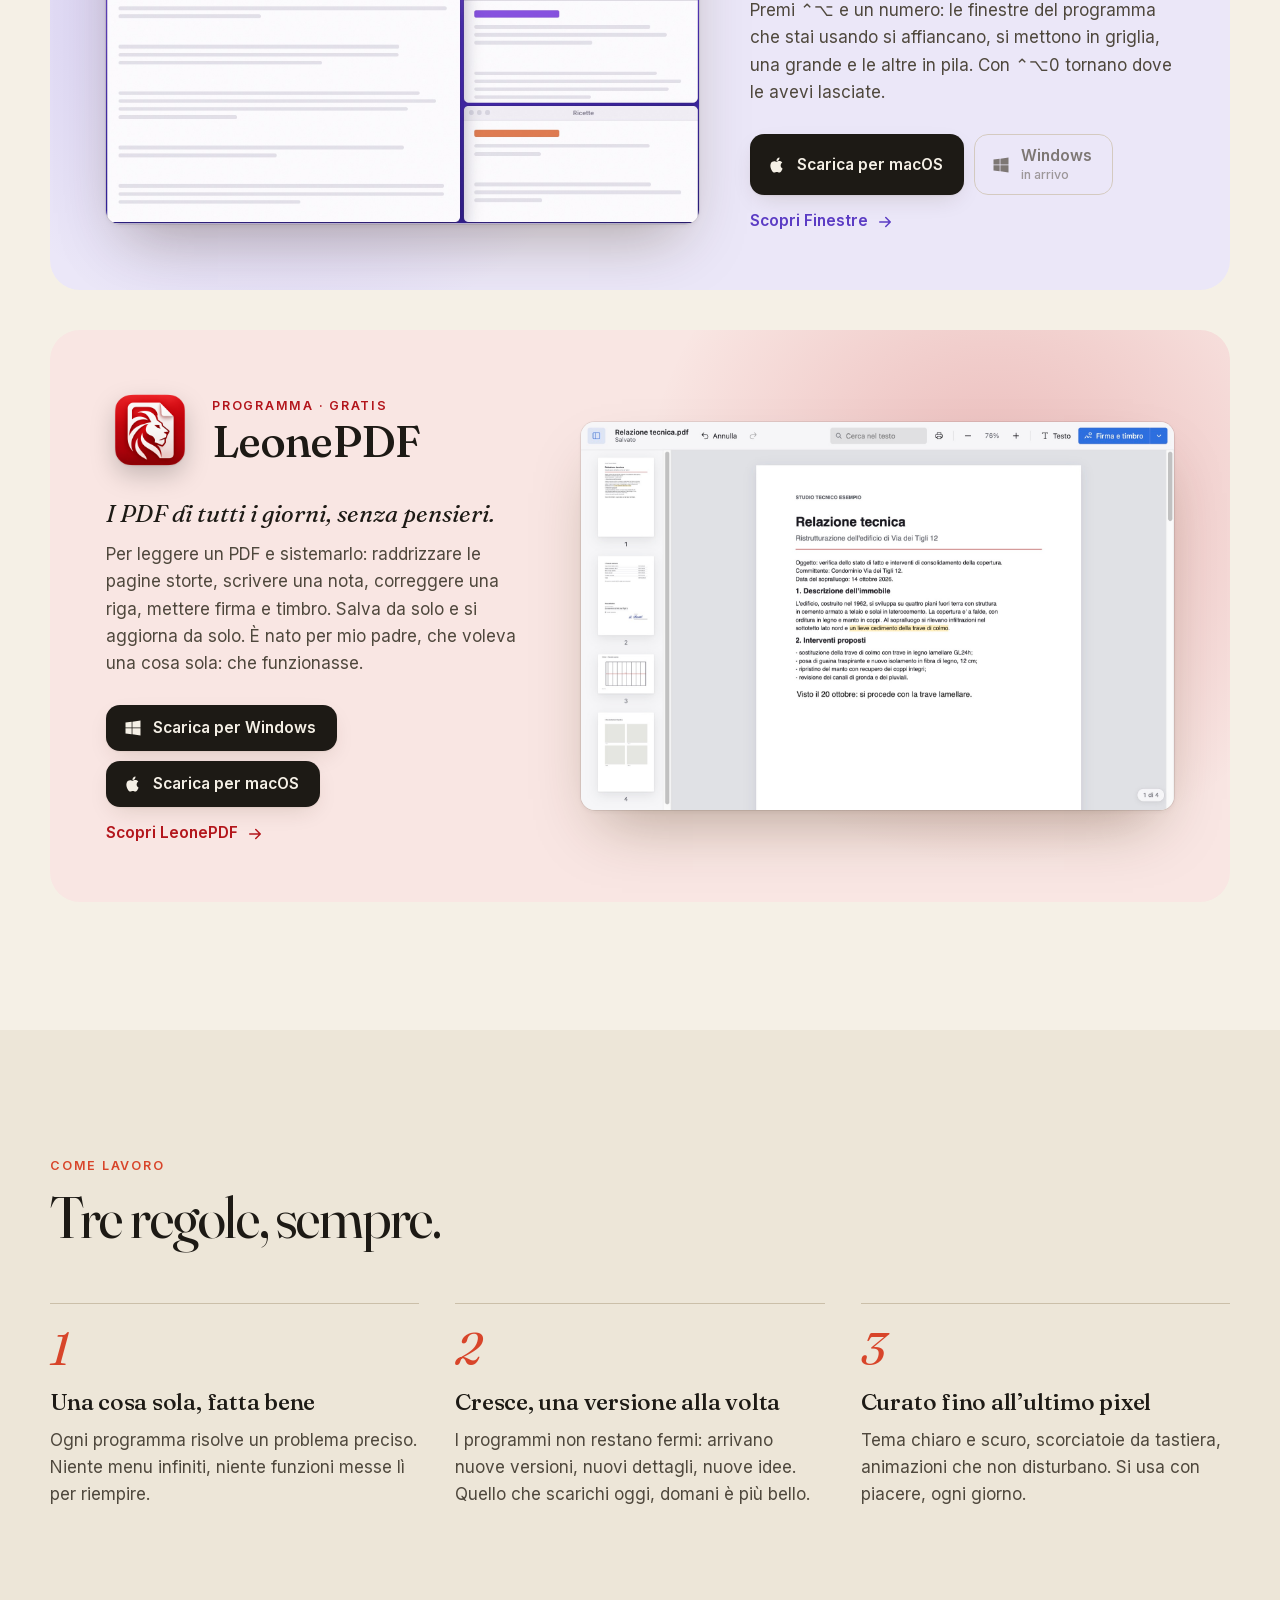
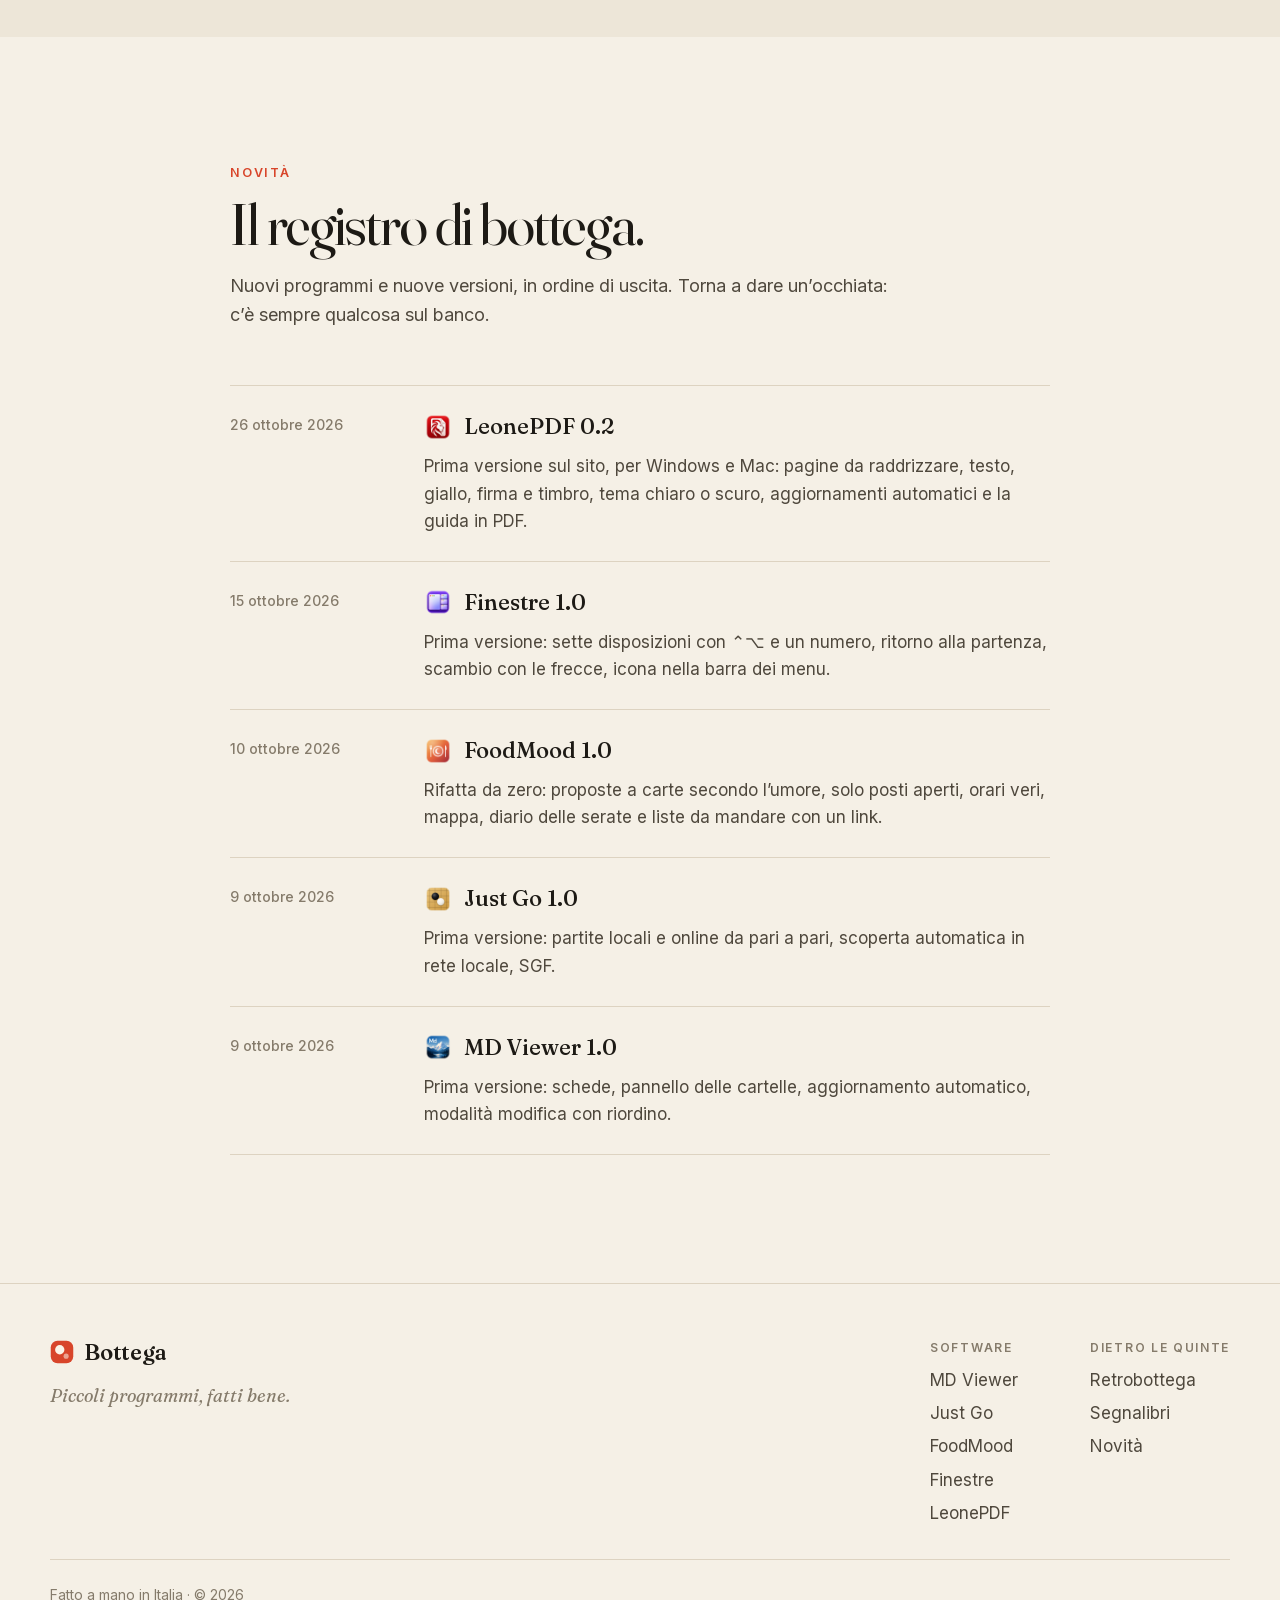
==== commit 5f205c60: "Sito aggiornato (2026-10-26)" ====
--- a/index.html
+++ b/index.html
@@ -209,7 +209,7 @@
     </header>
     <ol class="principles">
       <li class="reveal"><span class="principles__n">1</span><h3>Una cosa sola, fatta bene</h3><p>Ogni programma risolve un problema preciso. Niente menu infiniti, niente funzioni messe lì per riempire.</p></li>
-      <li class="reveal"><span class="principles__n">2</span><h3>Dalla tua parte</h3><p>Niente pubblicità, niente tracciamento, niente trucchi per trattenerti. Quello che crei è tuo, e lo porti via quando vuoi.</p></li>
+      <li class="reveal"><span class="principles__n">2</span><h3>Cresce, una versione alla volta</h3><p>I programmi non restano fermi: arrivano nuove versioni, nuovi dettagli, nuove idee. Quello che scarichi oggi, domani è più bello.</p></li>
       <li class="reveal"><span class="principles__n">3</span><h3>Curato fino all’ultimo pixel</h3><p>Tema chiaro e scuro, scorciatoie da tastiera, animazioni che non disturbano. Si usa con piacere, ogni giorno.</p></li>
     </ol>
   </div>
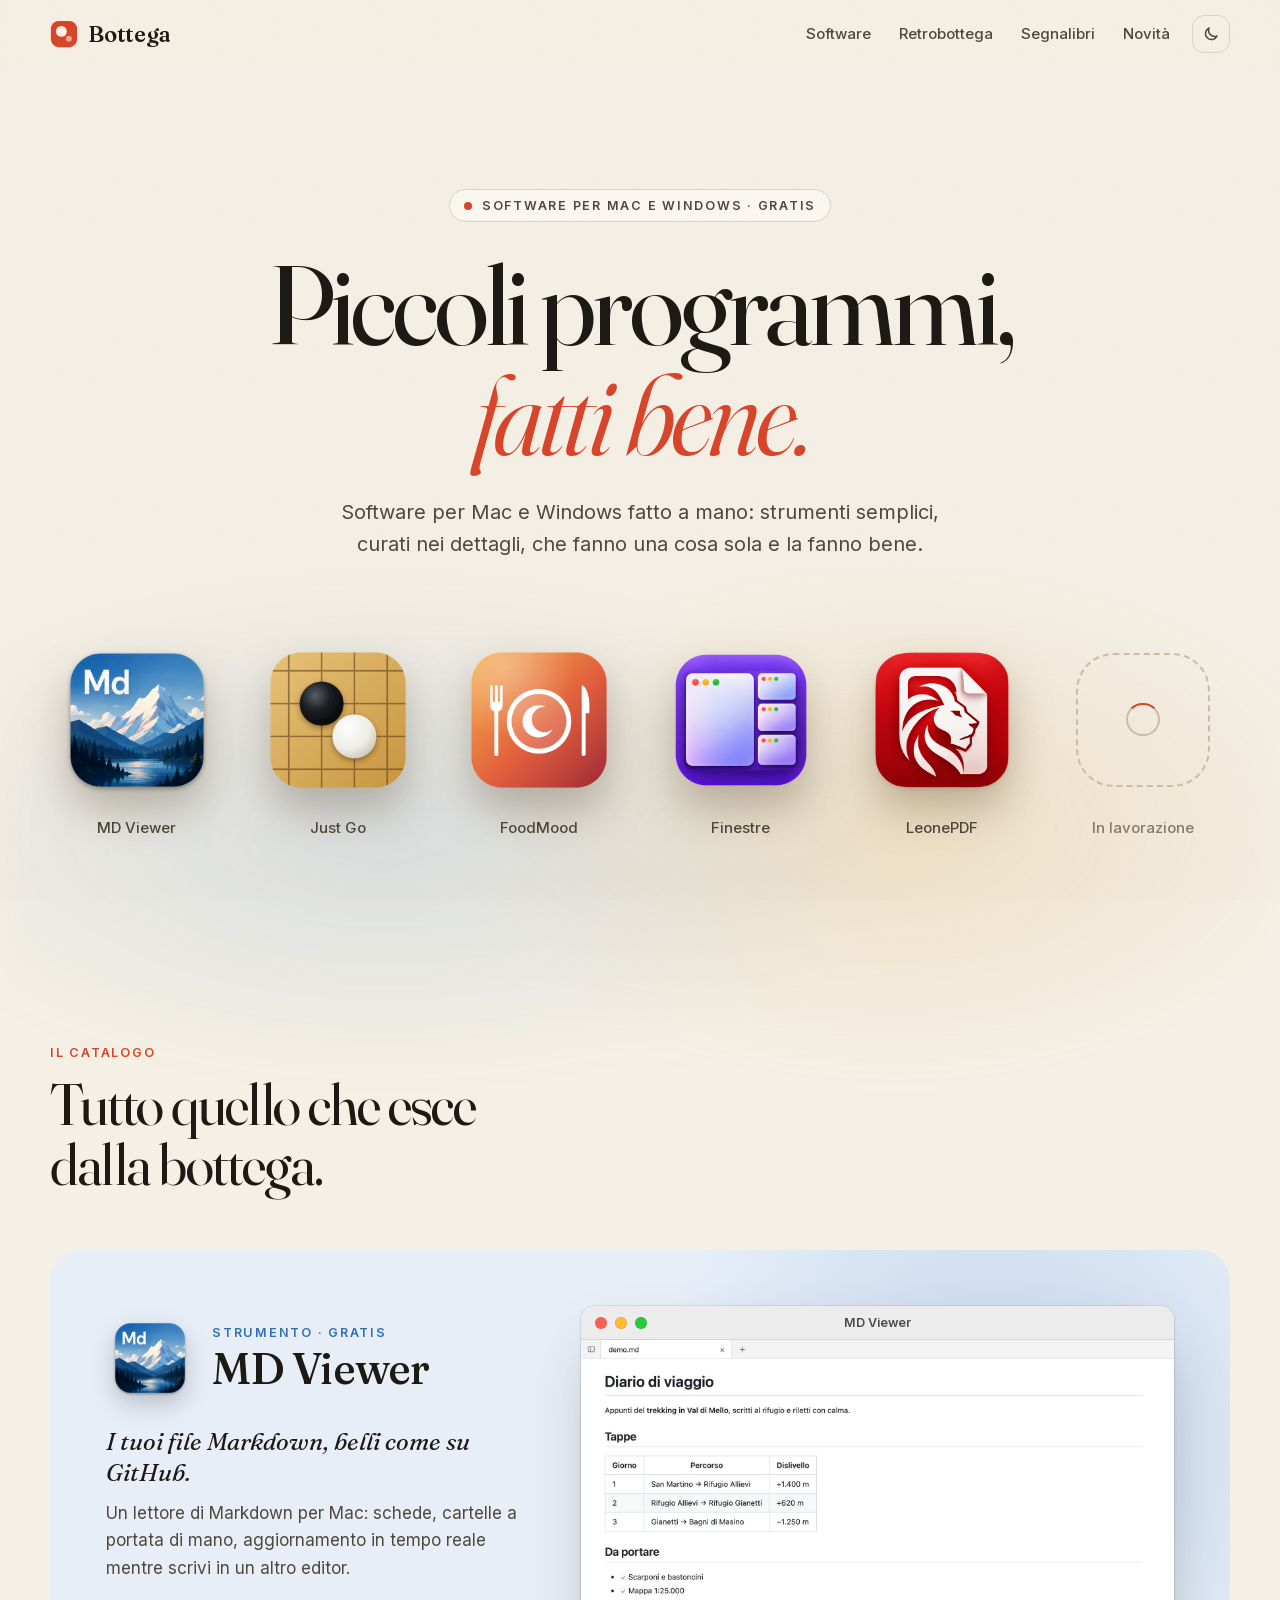
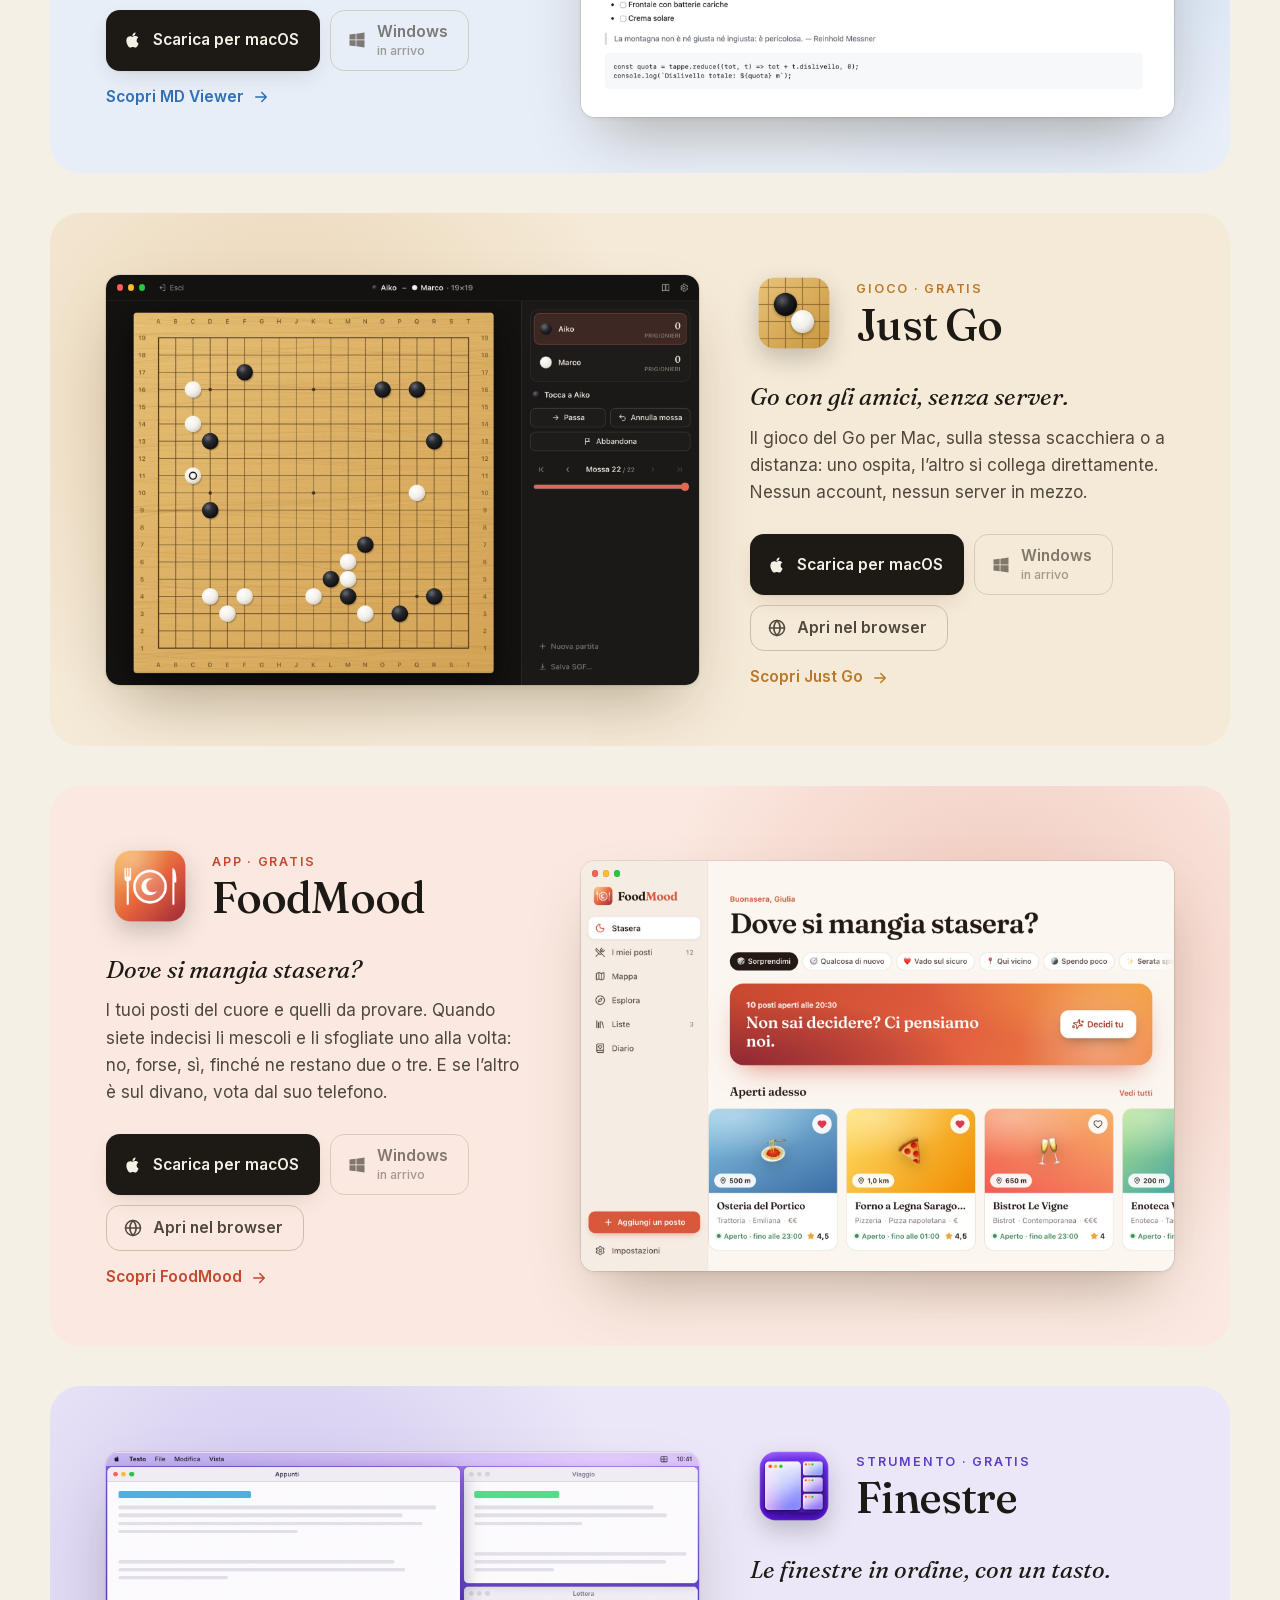
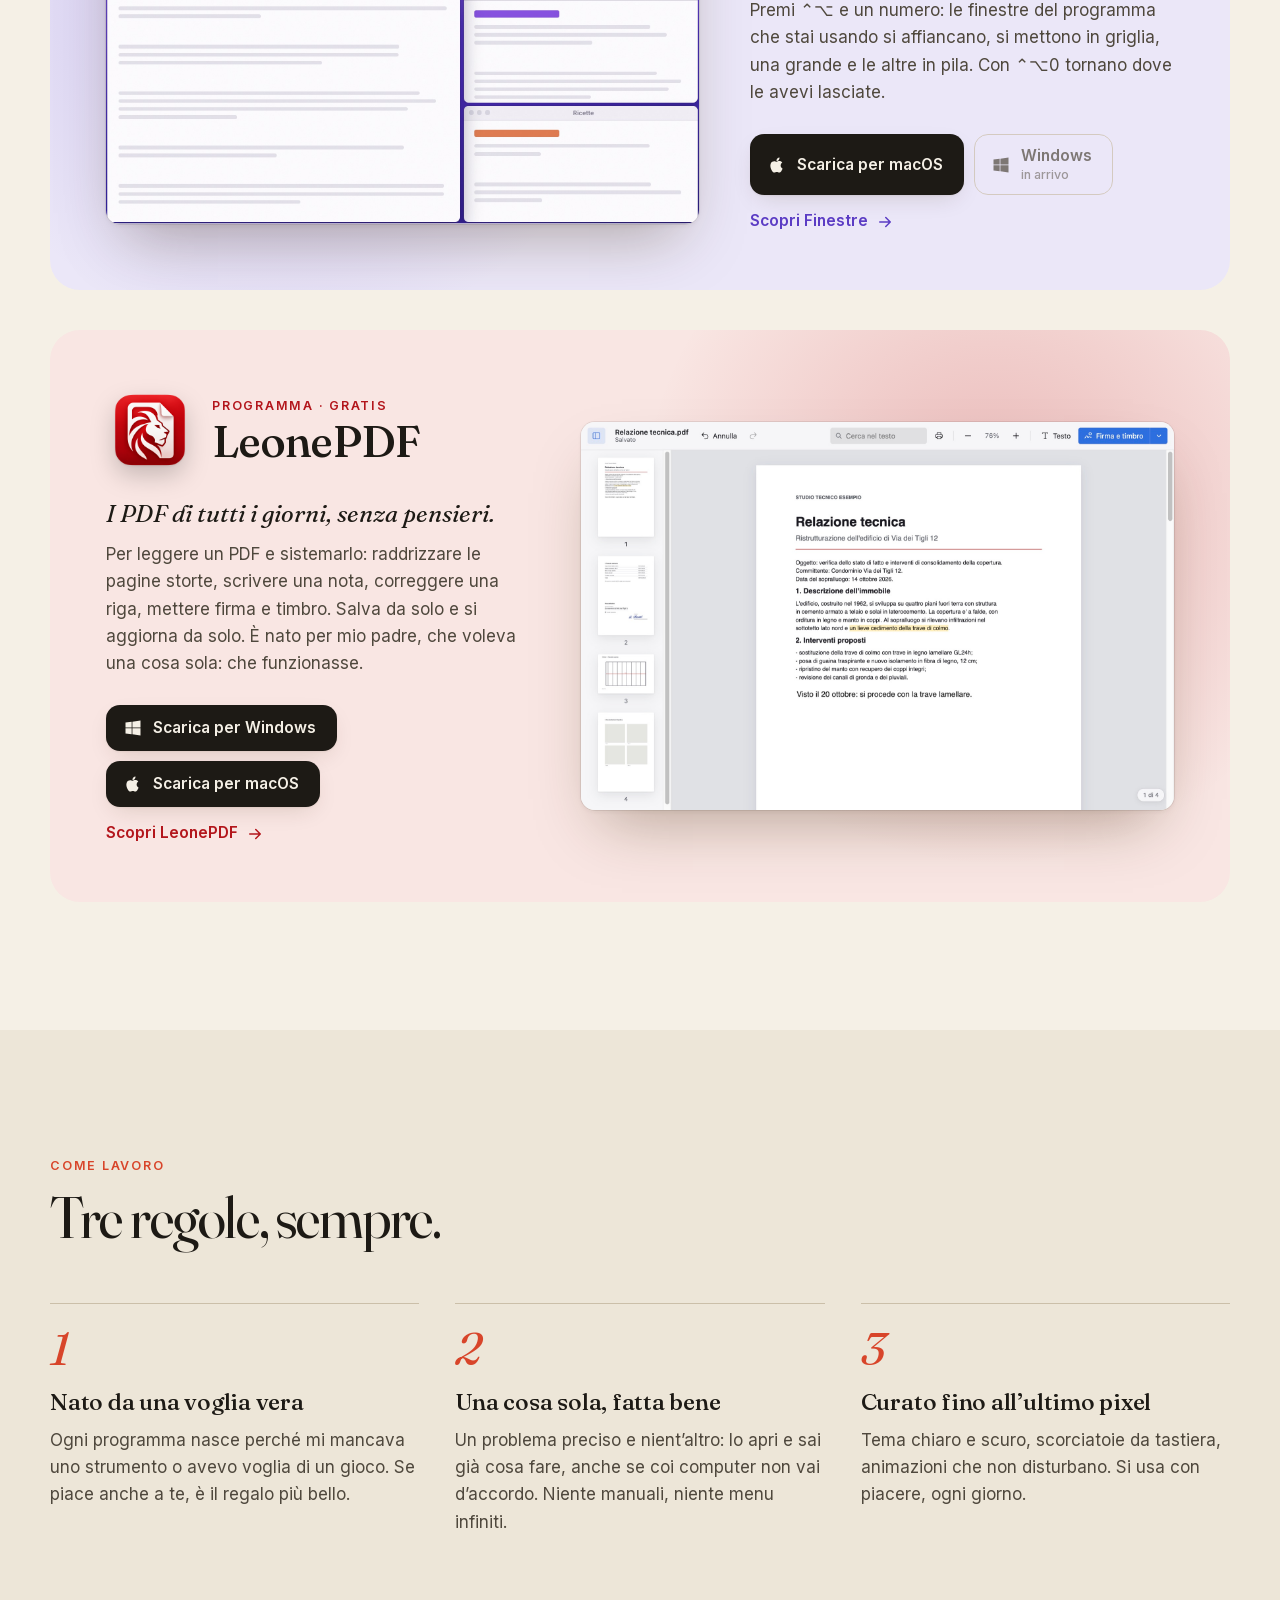
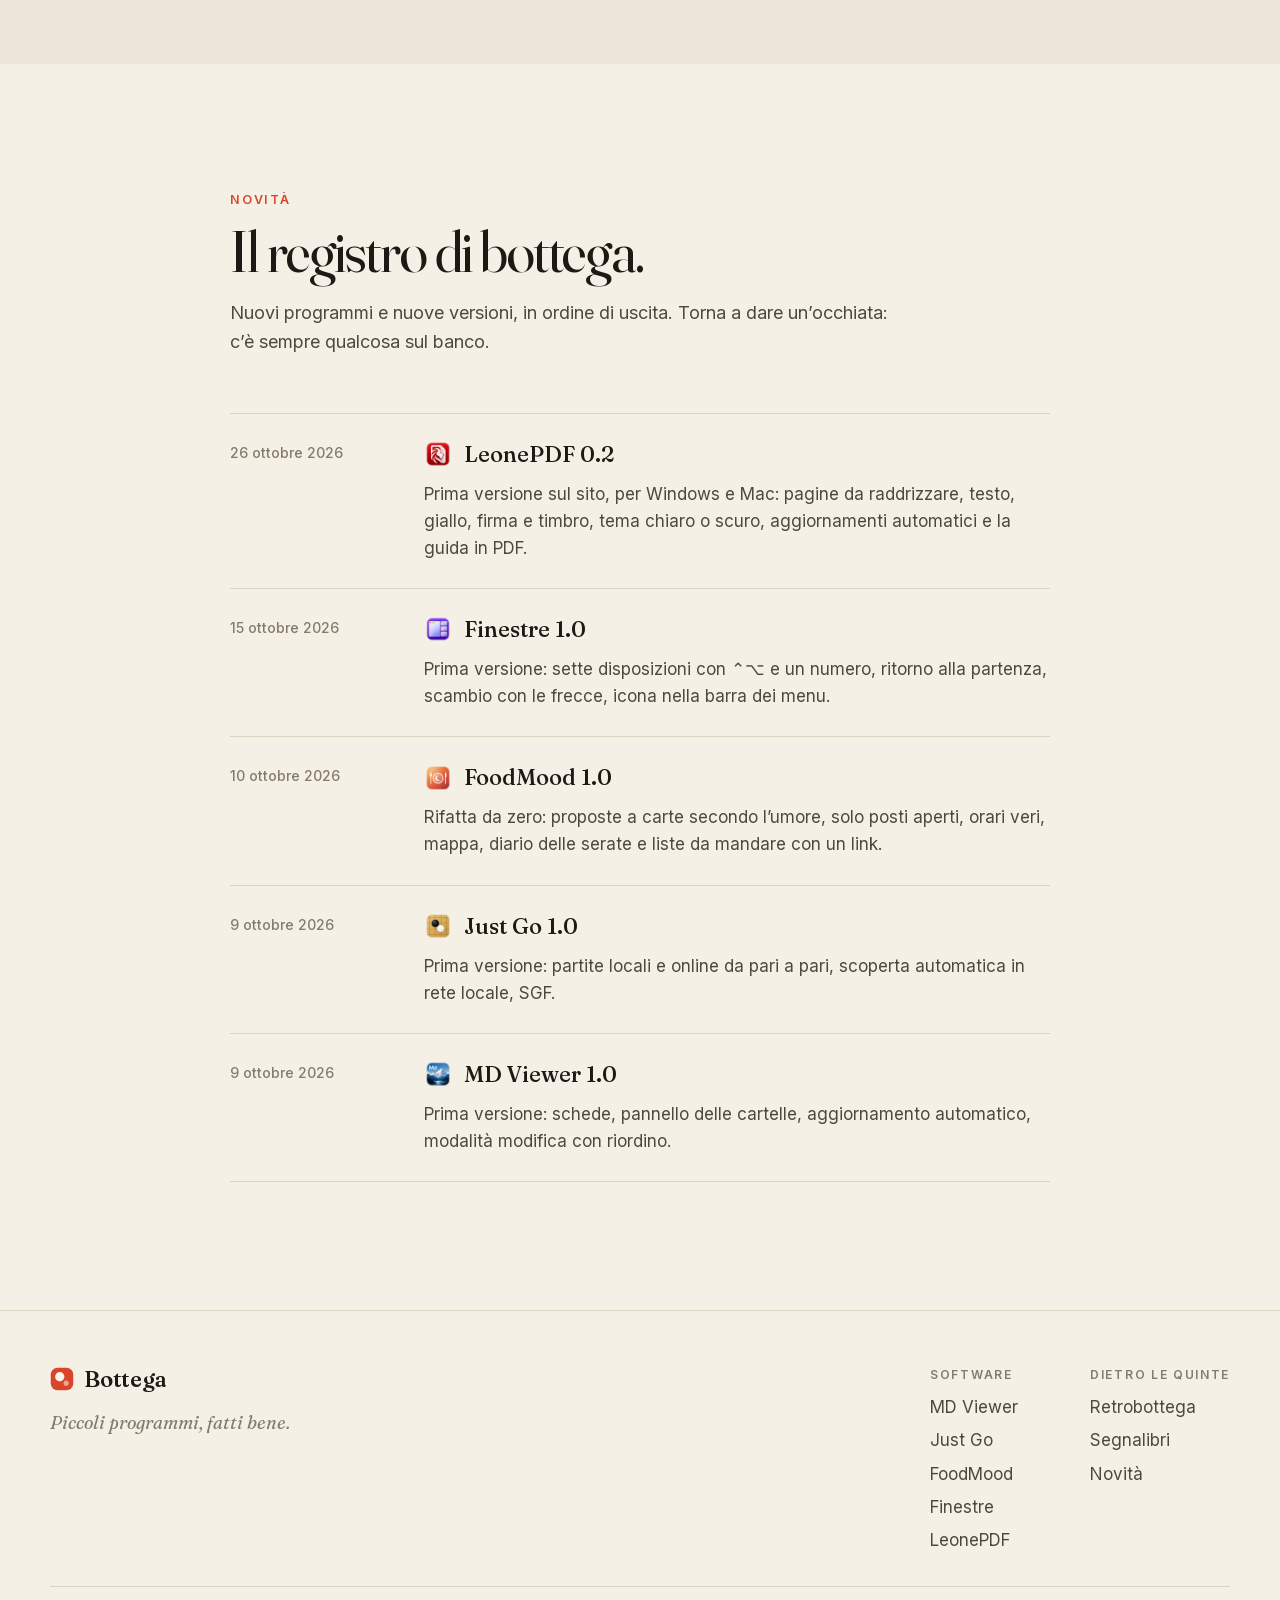
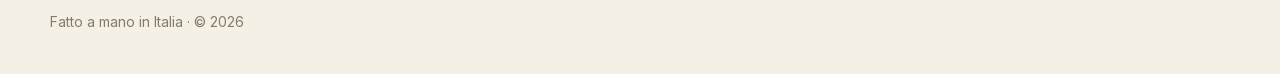
==== commit fac20b48: "Sito aggiornato (2026-10-26)" ====
--- a/index.html
+++ b/index.html
@@ -208,8 +208,8 @@
       <h2 class="section__title">Tre regole, sempre.</h2>
     </header>
     <ol class="principles">
-      <li class="reveal"><span class="principles__n">1</span><h3>Una cosa sola, fatta bene</h3><p>Ogni programma risolve un problema preciso. Niente menu infiniti, niente funzioni messe lì per riempire.</p></li>
-      <li class="reveal"><span class="principles__n">2</span><h3>Cresce, una versione alla volta</h3><p>I programmi non restano fermi: arrivano nuove versioni, nuovi dettagli, nuove idee. Quello che scarichi oggi, domani è più bello.</p></li>
+      <li class="reveal"><span class="principles__n">1</span><h3>Nato da una voglia vera</h3><p>Ogni programma nasce perché mi mancava uno strumento o avevo voglia di un gioco. Se piace anche a te, è il regalo più bello.</p></li>
+      <li class="reveal"><span class="principles__n">2</span><h3>Una cosa sola, fatta bene</h3><p>Un problema preciso e nient’altro: lo apri e sai già cosa fare, anche se coi computer non vai d’accordo. Niente manuali, niente menu infiniti.</p></li>
       <li class="reveal"><span class="principles__n">3</span><h3>Curato fino all’ultimo pixel</h3><p>Tema chiaro e scuro, scorciatoie da tastiera, animazioni che non disturbano. Si usa con piacere, ogni giorno.</p></li>
     </ol>
   </div>
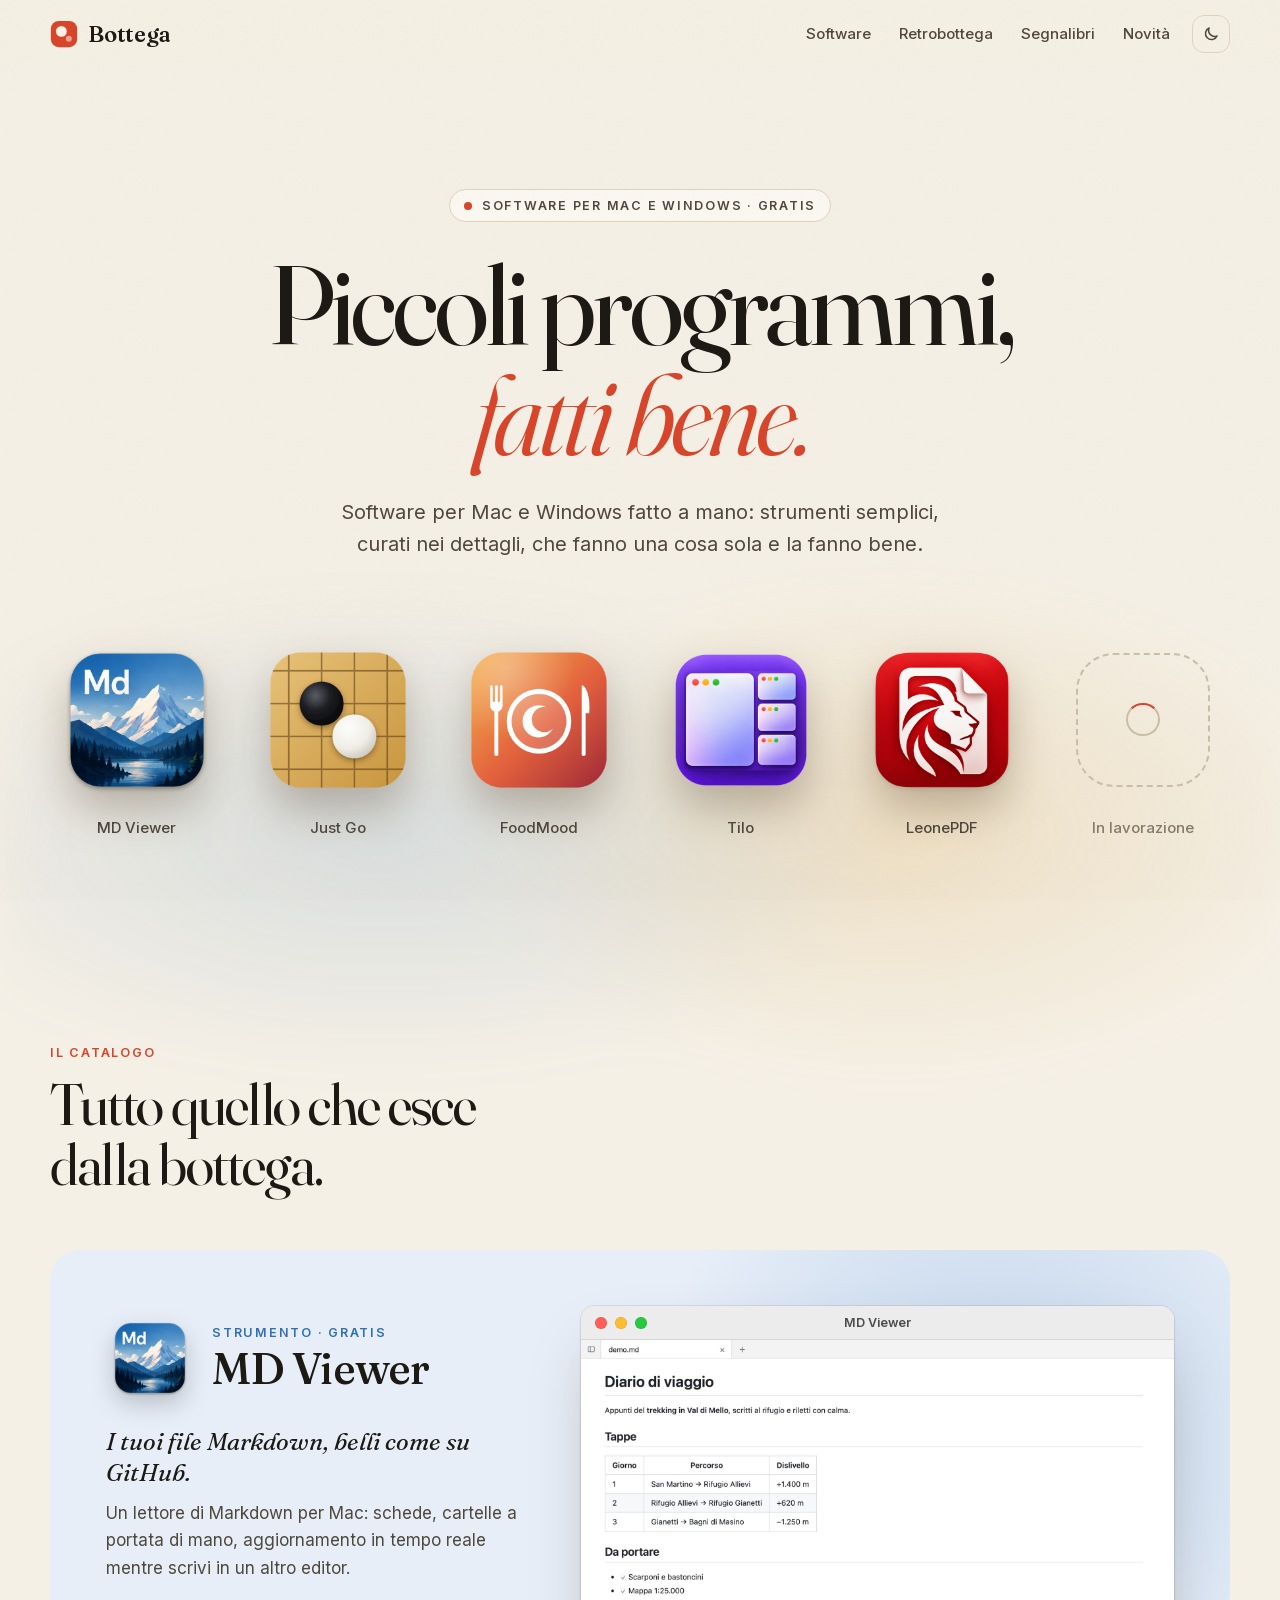
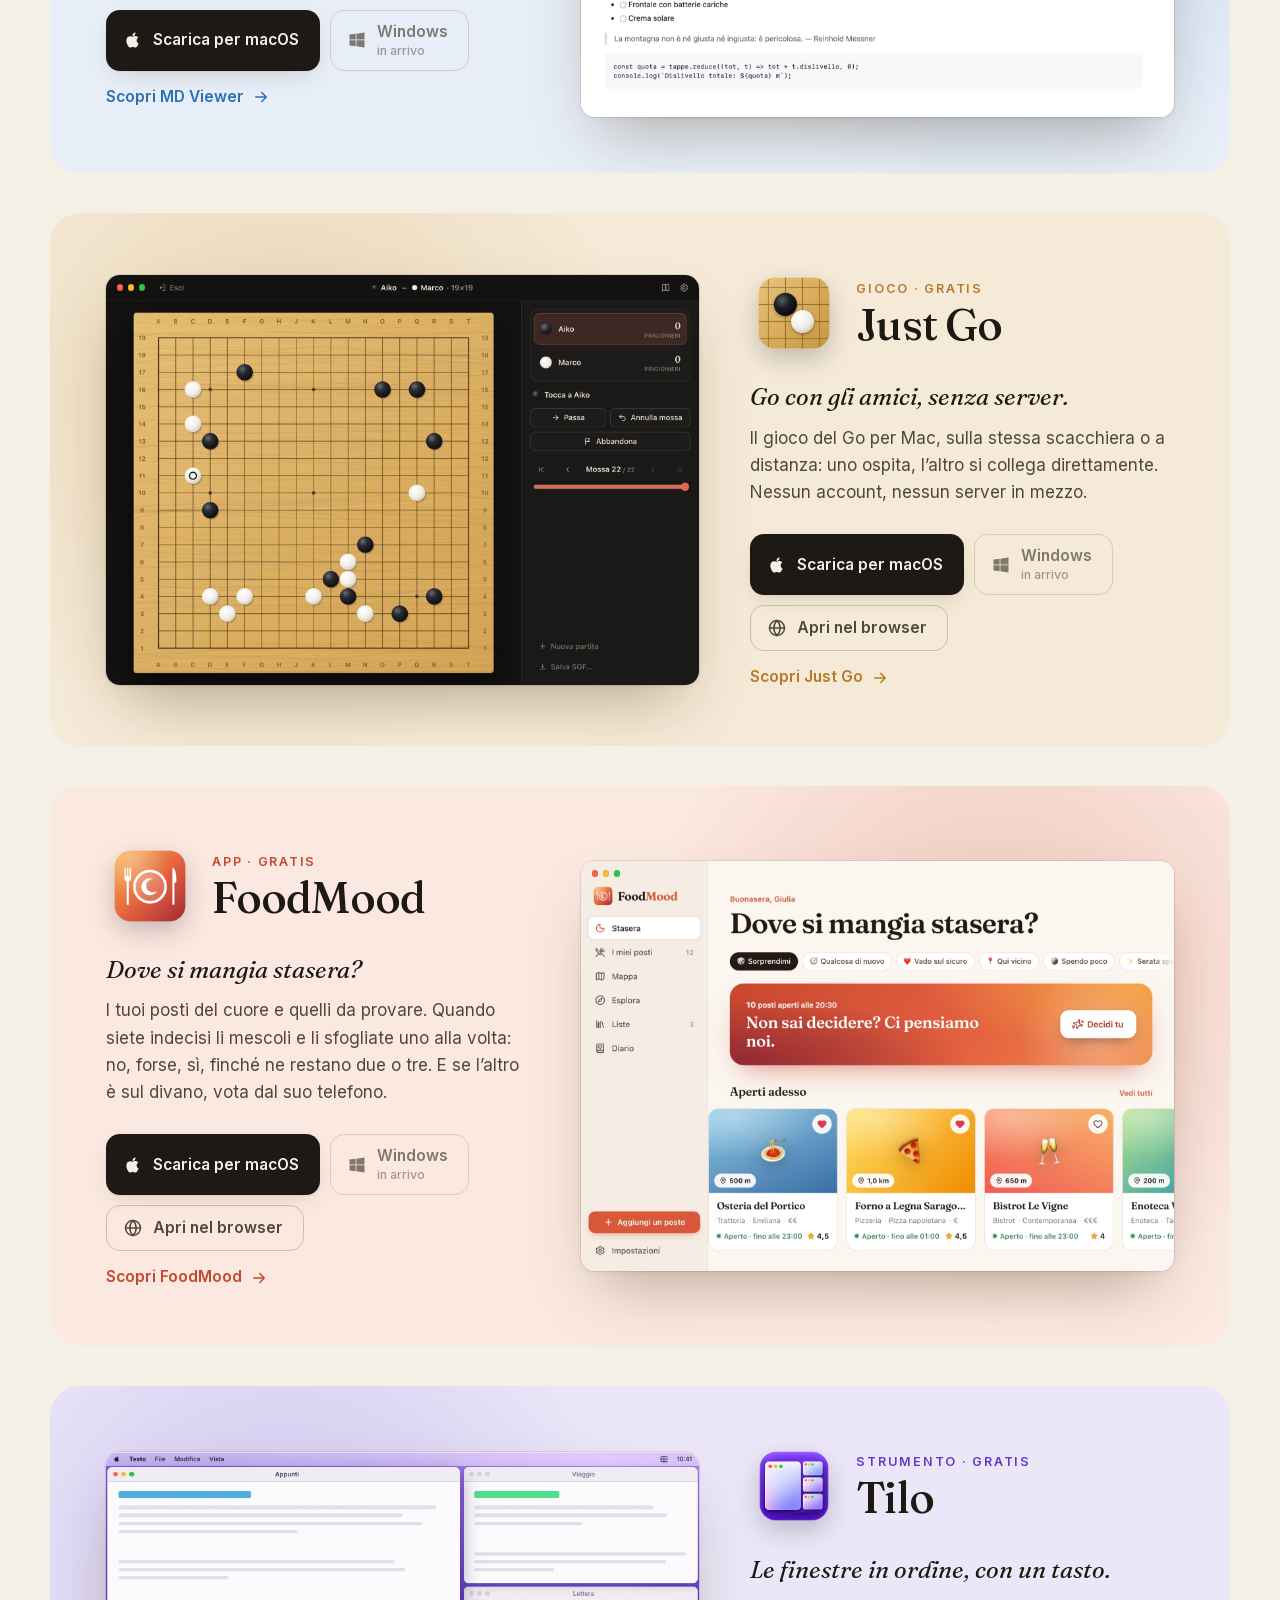
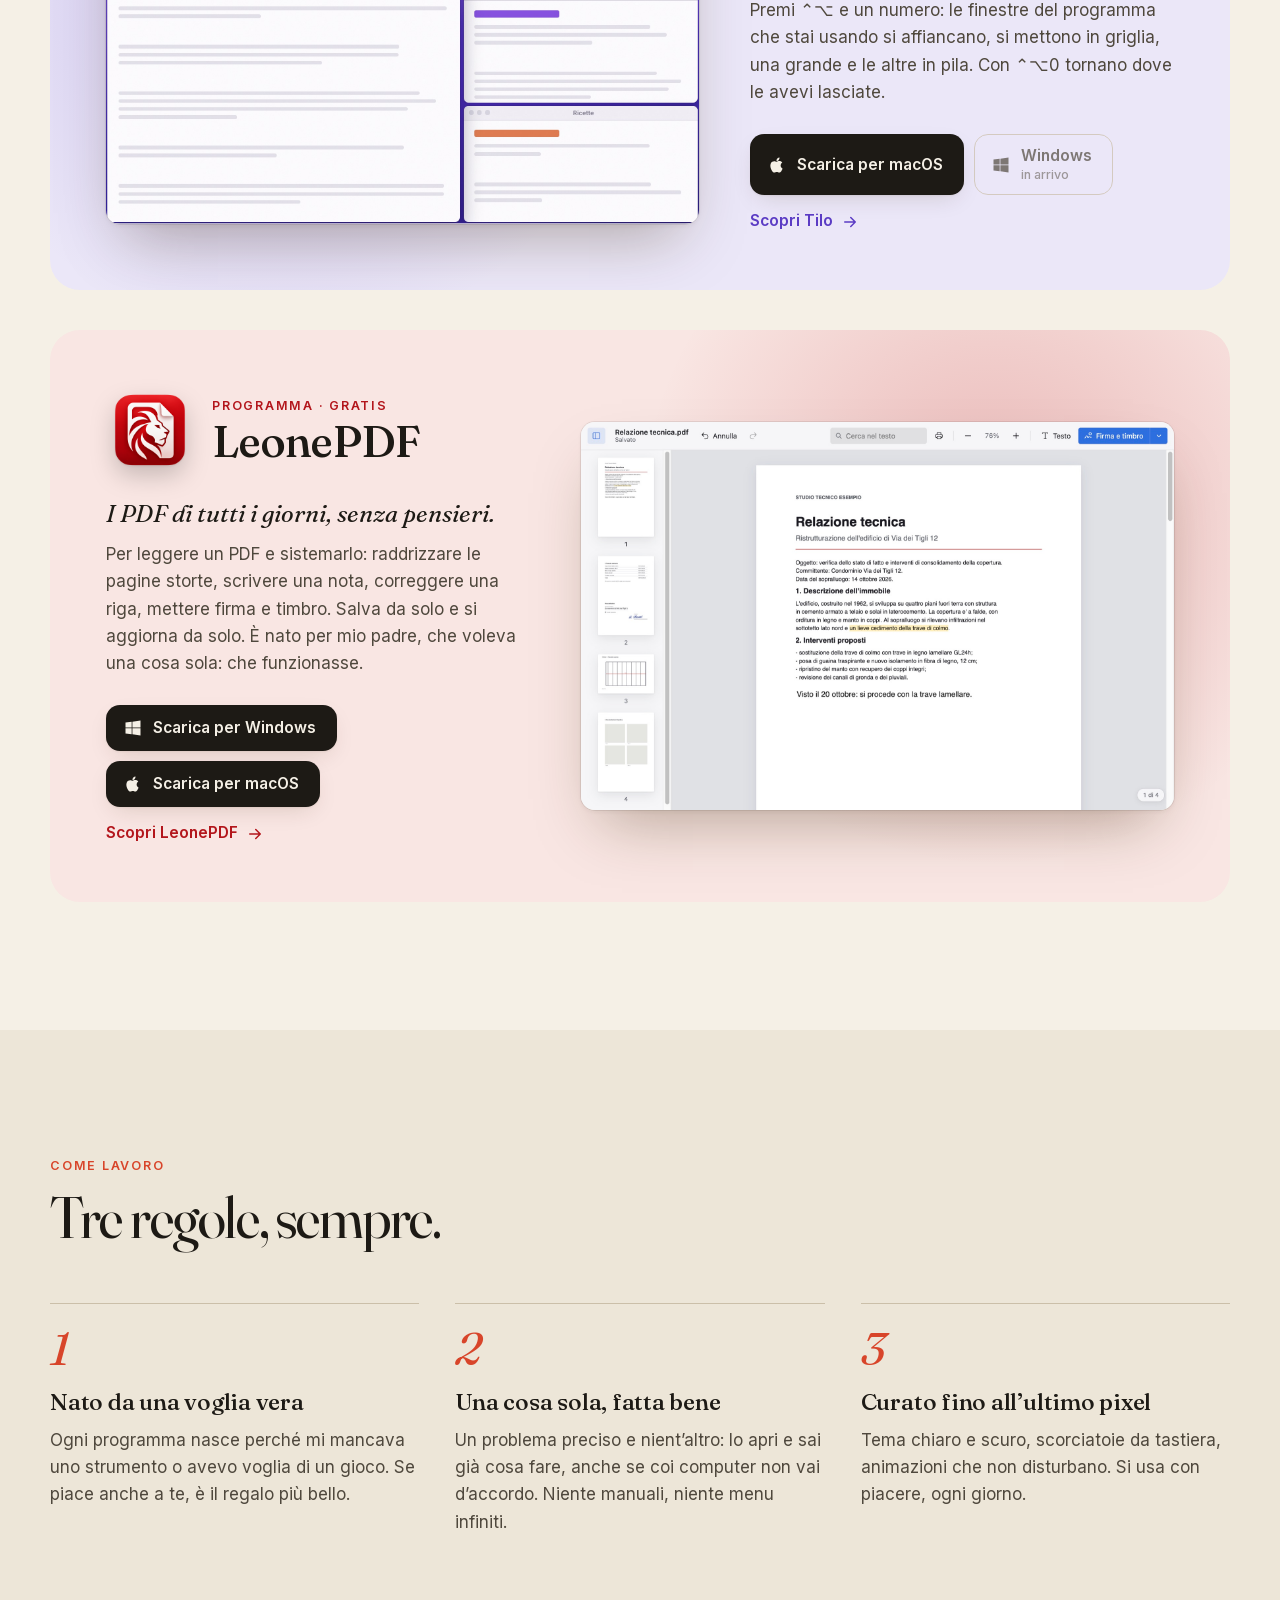
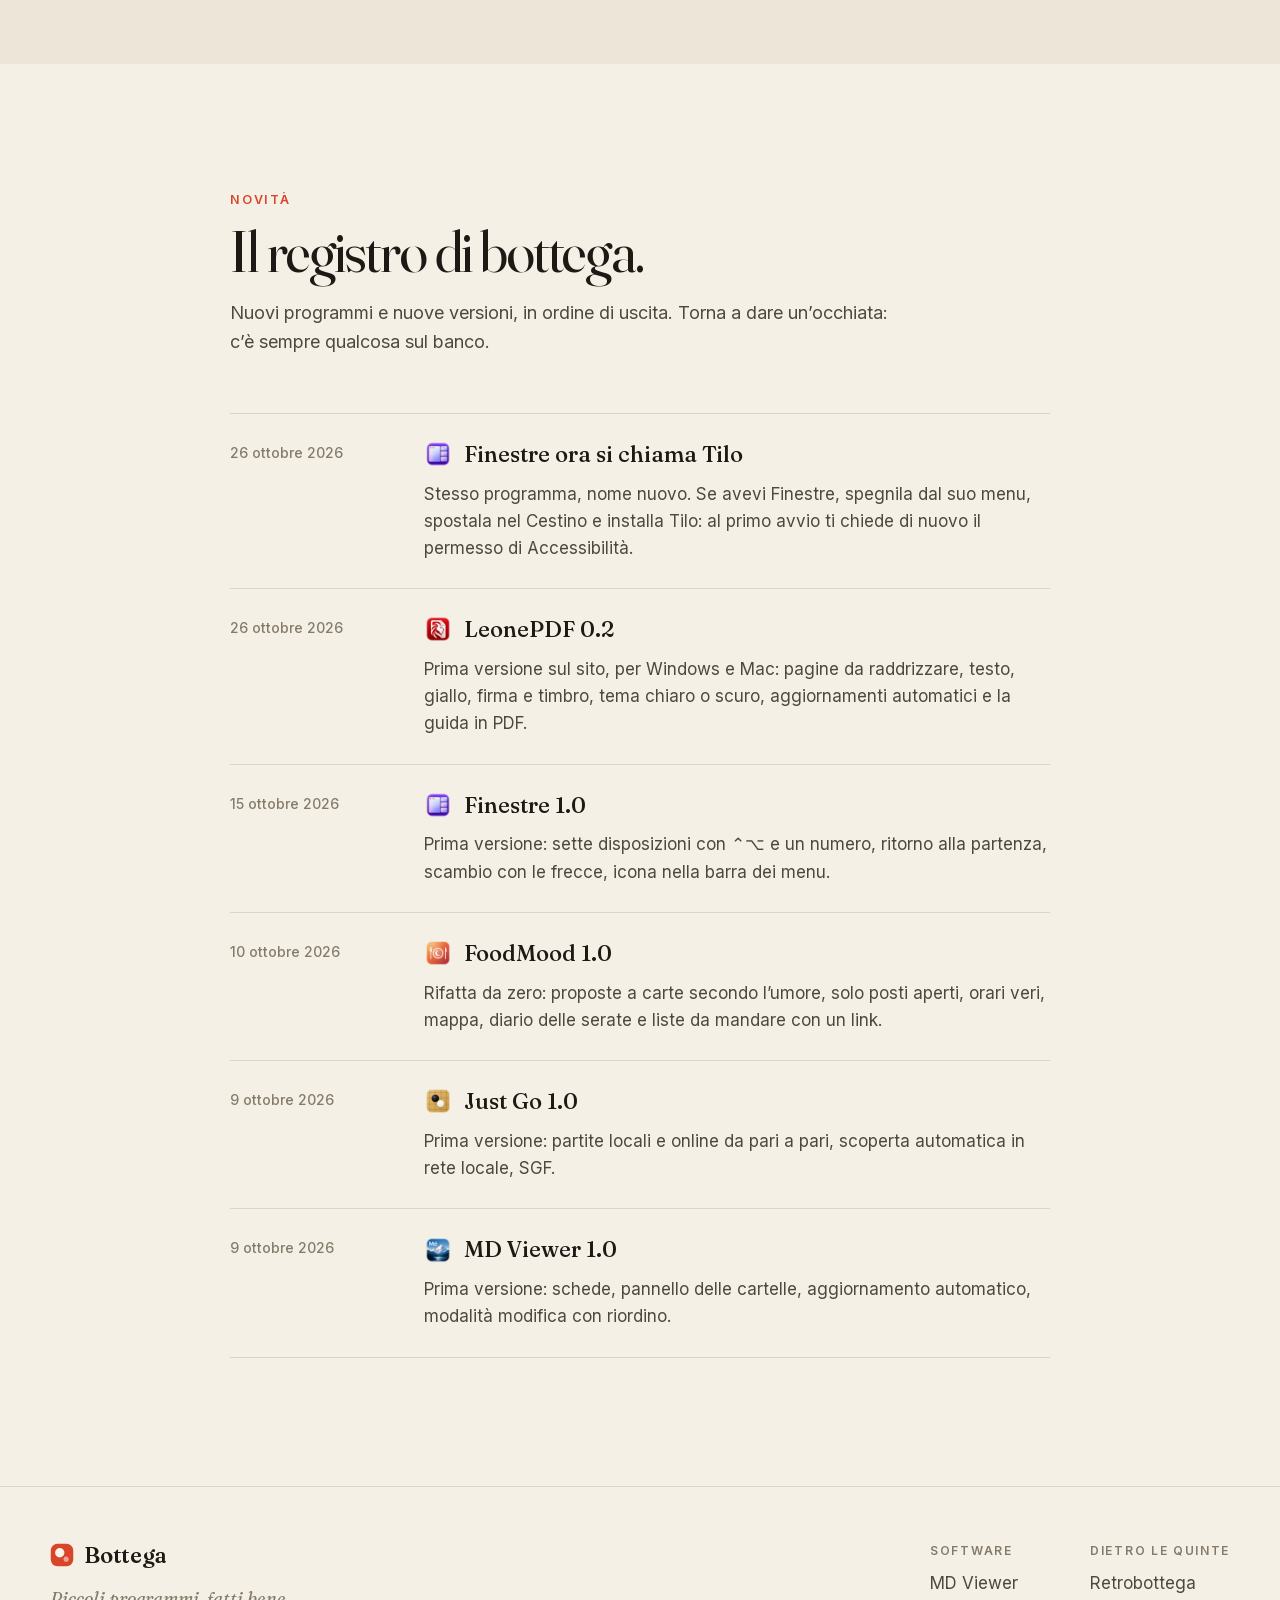
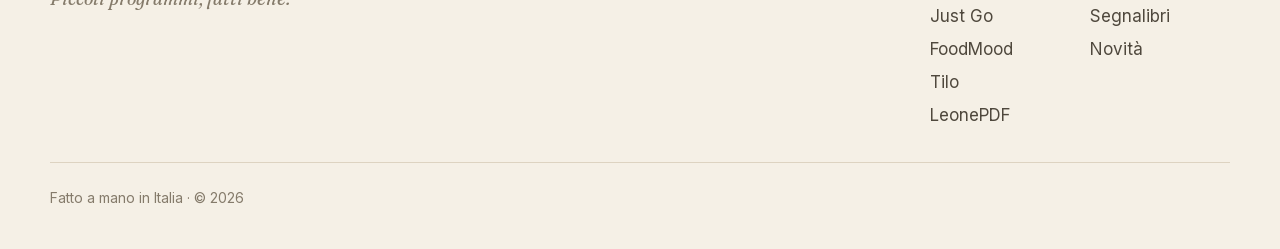
==== commit 1f72c57d: "Sito aggiornato (2026-10-26)" ====
--- a/index.html
+++ b/index.html
@@ -59,9 +59,9 @@
       <img src="media/foodmood-icon.png" alt="" width="256" height="256">
       <span class="shelf__label">FoodMood</span>
     </a>
-    <a class="shelf__item" href="finestre/" style="--accent:#5b3cc4;--accent-dark:#b3a0ff;--tint:#ebe7f8;--tint-dark:#17132a;--i:3">
-      <img src="media/finestre-icon.png" alt="" width="256" height="256">
-      <span class="shelf__label">Finestre</span>
+    <a class="shelf__item" href="tilo/" style="--accent:#5b3cc4;--accent-dark:#b3a0ff;--tint:#ebe7f8;--tint-dark:#17132a;--i:3">
+      <img src="media/tilo-icon.png" alt="" width="256" height="256">
+      <span class="shelf__label">Tilo</span>
     </a>
     <a class="shelf__item" href="leonepdf/" style="--accent:#b3161c;--accent-dark:#ff7d73;--tint:#f9e6e3;--tint-dark:#2a1212;--i:4">
       <img src="media/leonepdf-icon.png" alt="" width="256" height="256">
@@ -154,24 +154,24 @@
   <article class="card reveal card--flip" style="--accent:#5b3cc4;--accent-dark:#b3a0ff;--tint:#ebe7f8;--tint-dark:#17132a">
     <div class="card__text">
       <div class="card__head">
-        <img class="card__icon" src="media/finestre-icon.png" alt="" width="88" height="88" loading="lazy">
+        <img class="card__icon" src="media/tilo-icon.png" alt="" width="88" height="88" loading="lazy">
         <div>
           <p class="eyebrow">Strumento · Gratis</p>
-          <h3 class="card__name"><a href="finestre/">Finestre</a></h3>
+          <h3 class="card__name"><a href="tilo/">Tilo</a></h3>
         </div>
       </div>
       <p class="card__tagline">Le finestre in ordine, con un tasto.</p>
       <p class="card__summary">Premi ⌃⌥ e un numero: le finestre del programma che stai usando si affiancano, si mettono in griglia, una grande e le altre in pila. Con ⌃⌥0 tornano dove le avevi lasciate.</p>
       <div class="card__actions">
-        <div class="downloads" data-downloads><a class="btn btn--primary" data-os="macos" href="downloads/finestre-1.0-macos.dmg" download data-product="finestre">
+        <div class="downloads" data-downloads><a class="btn btn--primary" data-os="macos" href="downloads/tilo-1.0-macos.dmg" download data-product="tilo">
       <svg viewBox="0 0 24 24" aria-hidden="true"><path fill="currentColor" d="M16.37 12.6c-.02-2.3 1.88-3.4 1.96-3.46-1.07-1.56-2.73-1.78-3.32-1.8-1.41-.14-2.76.83-3.48.83-.72 0-1.82-.81-3-.79-1.54.02-2.96.9-3.76 2.28-1.6 2.78-.41 6.9 1.15 9.16.76 1.1 1.67 2.34 2.86 2.3 1.15-.05 1.58-.74 2.97-.74 1.38 0 1.77.74 2.98.72 1.23-.02 2.01-1.12 2.76-2.23.87-1.28 1.23-2.52 1.25-2.58-.03-.01-2.4-.92-2.42-3.65zM14.1 5.86c.63-.77 1.06-1.83.94-2.89-.91.04-2.01.61-2.66 1.37-.58.67-1.1 1.76-.96 2.8 1.01.08 2.05-.52 2.68-1.28z"/></svg><span>Scarica per macOS</span></a><span class="btn btn--ghost btn--soon" data-os="windows"><svg viewBox="0 0 24 24" aria-hidden="true"><path fill="currentColor" d="M3 5.5 10.4 4.5v7H3zm8.3-1.1L21 3v8.5h-9.7zM3 12.4h7.4v7.1L3 18.5zm8.3 0H21V21l-9.7-1.4z"/></svg><span>Windows<small>in arrivo</small></span></span></div>
-        <a class="link-arrow" href="finestre/">Scopri Finestre <svg viewBox="0 0 24 24" aria-hidden="true"><path fill="none" stroke="currentColor" stroke-width="2" stroke-linecap="round" stroke-linejoin="round" d="M5 12h14m-6-6 6 6-6 6"/></svg></a>
-      </div>
-    </div>
-    <a class="card__visual" href="finestre/" tabindex="-1" aria-hidden="true">
+        <a class="link-arrow" href="tilo/">Scopri Tilo <svg viewBox="0 0 24 24" aria-hidden="true"><path fill="none" stroke="currentColor" stroke-width="2" stroke-linecap="round" stroke-linejoin="round" d="M5 12h14m-6-6 6 6-6 6"/></svg></a>
+      </div>
+    </div>
+    <a class="card__visual" href="tilo/" tabindex="-1" aria-hidden="true">
 <figure class="window window--screen">
   
-  <img class="only-light" src="media/finestre-light.jpg" alt="Uno schermo con quattro finestre dello stesso programma disposte da Finestre: una grande a sinistra, le altre tre impilate a destra" loading="lazy" decoding="async"><img class="only-dark" src="media/finestre-dark.jpg" alt="Uno schermo con quattro finestre dello stesso programma disposte da Finestre: una grande a sinistra, le altre tre impilate a destra" loading="lazy" decoding="async">
+  <img class="only-light" src="media/tilo-light.jpg" alt="Uno schermo con quattro finestre dello stesso programma disposte da Tilo: una grande a sinistra, le altre tre impilate a destra" loading="lazy" decoding="async"><img class="only-dark" src="media/tilo-dark.jpg" alt="Uno schermo con quattro finestre dello stesso programma disposte da Tilo: una grande a sinistra, le altre tre impilate a destra" loading="lazy" decoding="async">
 </figure></a>
   </article>
   <article class="card reveal " style="--accent:#b3161c;--accent-dark:#ff7d73;--tint:#f9e6e3;--tint-dark:#2a1212">
@@ -223,6 +223,13 @@
       <p class="section__lead">Nuovi programmi e nuove versioni, in ordine di uscita. Torna a dare un’occhiata: c’è sempre qualcosa sul banco.</p>
     </header>
     <ol class="log">
+    <li class="log__item reveal" style="--accent:#5b3cc4;--accent-dark:#b3a0ff;--tint:#ebe7f8;--tint-dark:#17132a">
+      <time datetime="2026-10-26">26 ottobre 2026</time>
+      <div>
+        <h3><a href="tilo/"><img src="media/tilo-icon.png" alt="" width="28" height="28" loading="lazy">Finestre ora si chiama Tilo</a></h3>
+        <p>Stesso programma, nome nuovo. Se avevi Finestre, spegnila dal suo menu, spostala nel Cestino e installa Tilo: al primo avvio ti chiede di nuovo il permesso di Accessibilità.</p>
+      </div>
+    </li>
     <li class="log__item reveal" style="--accent:#b3161c;--accent-dark:#ff7d73;--tint:#f9e6e3;--tint-dark:#2a1212">
       <time datetime="2026-10-26">26 ottobre 2026</time>
       <div>
@@ -233,7 +240,7 @@
     <li class="log__item reveal" style="--accent:#5b3cc4;--accent-dark:#b3a0ff;--tint:#ebe7f8;--tint-dark:#17132a">
       <time datetime="2026-10-15">15 ottobre 2026</time>
       <div>
-        <h3><a href="finestre/"><img src="media/finestre-icon.png" alt="" width="28" height="28" loading="lazy">Finestre 1.0</a></h3>
+        <h3><a href="tilo/"><img src="media/tilo-icon.png" alt="" width="28" height="28" loading="lazy">Finestre 1.0</a></h3>
         <p>Prima versione: sette disposizioni con ⌃⌥ e un numero, ritorno alla partenza, scambio con le frecce, icona nella barra dei menu.</p>
       </div>
     </li>
@@ -274,7 +281,7 @@
     </div>
     <nav class="footer__nav" aria-label="Software">
       <h2>Software</h2>
-      <a href="md-viewer/">MD Viewer</a><a href="just-go/">Just Go</a><a href="foodmood/">FoodMood</a><a href="finestre/">Finestre</a><a href="leonepdf/">LeonePDF</a>
+      <a href="md-viewer/">MD Viewer</a><a href="just-go/">Just Go</a><a href="foodmood/">FoodMood</a><a href="tilo/">Tilo</a><a href="leonepdf/">LeonePDF</a>
     </nav>
     <nav class="footer__nav" aria-label="Altro">
       <h2>Dietro le quinte</h2>
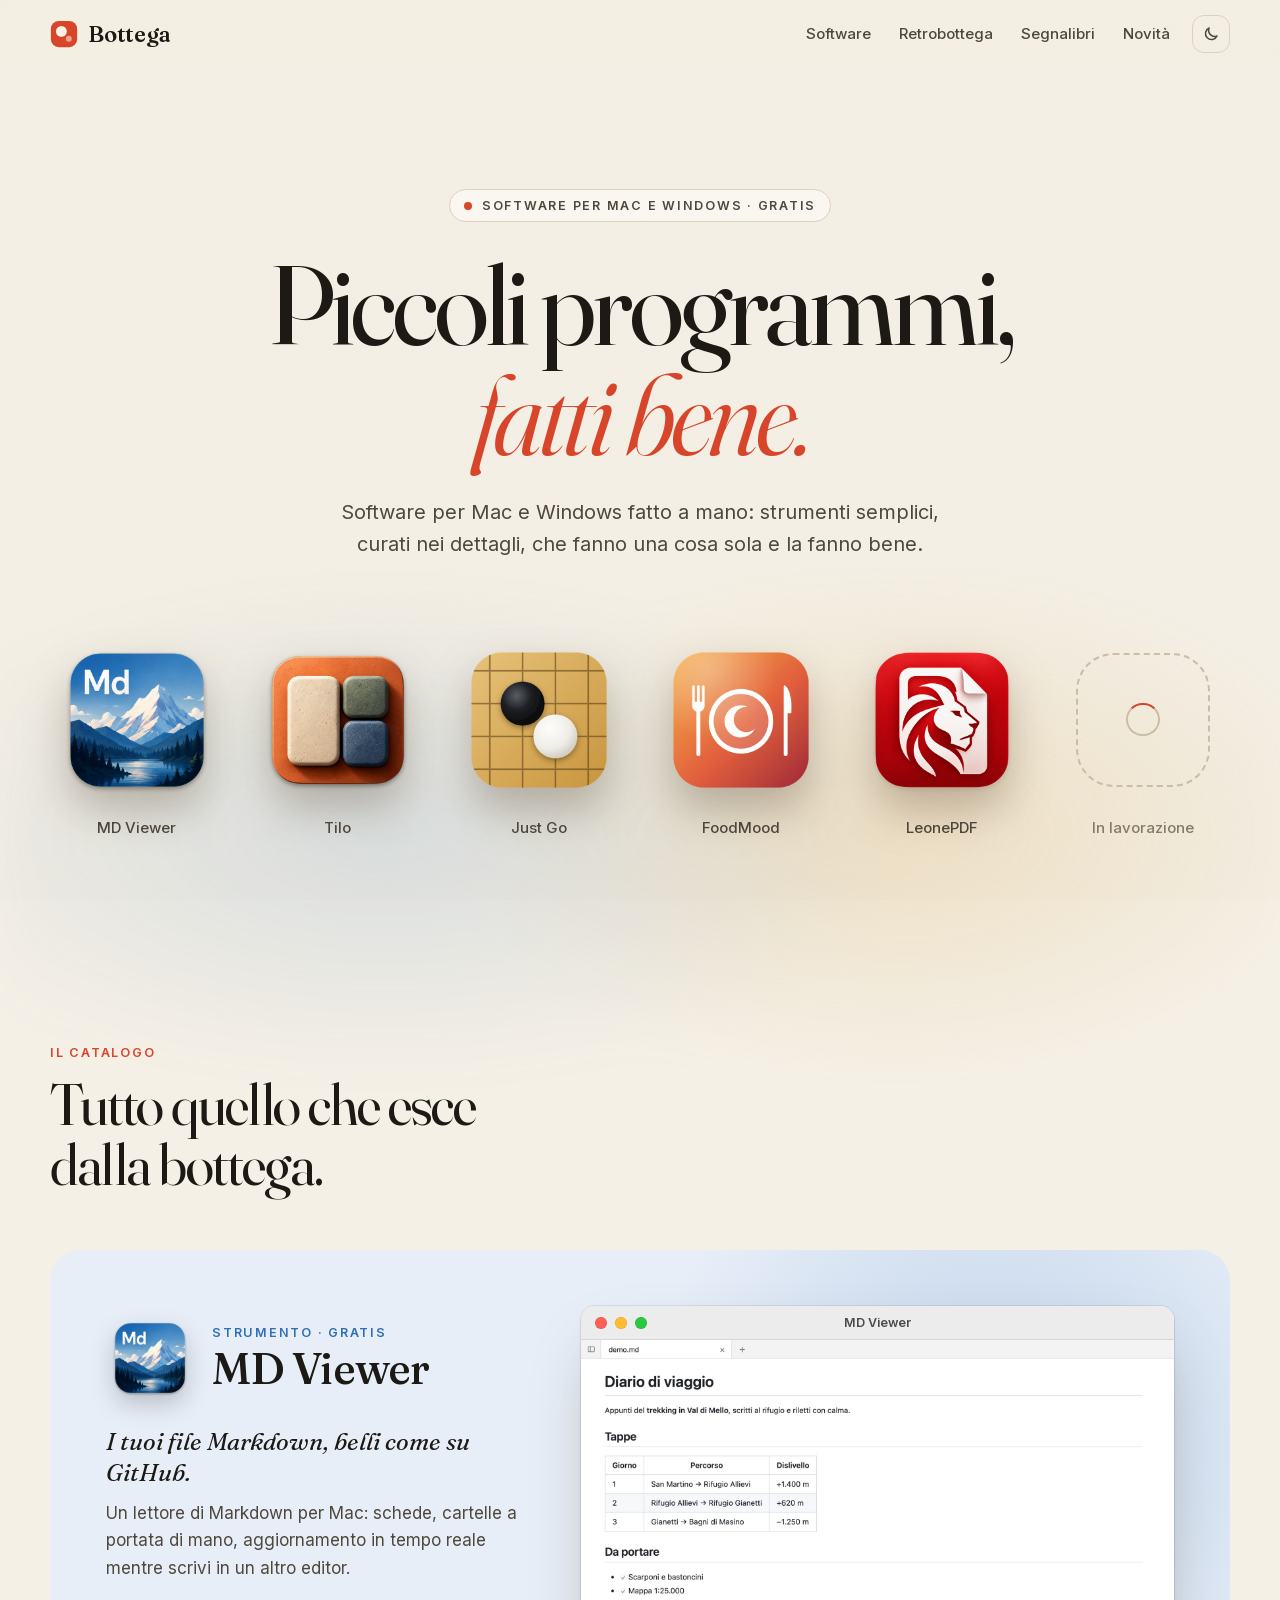
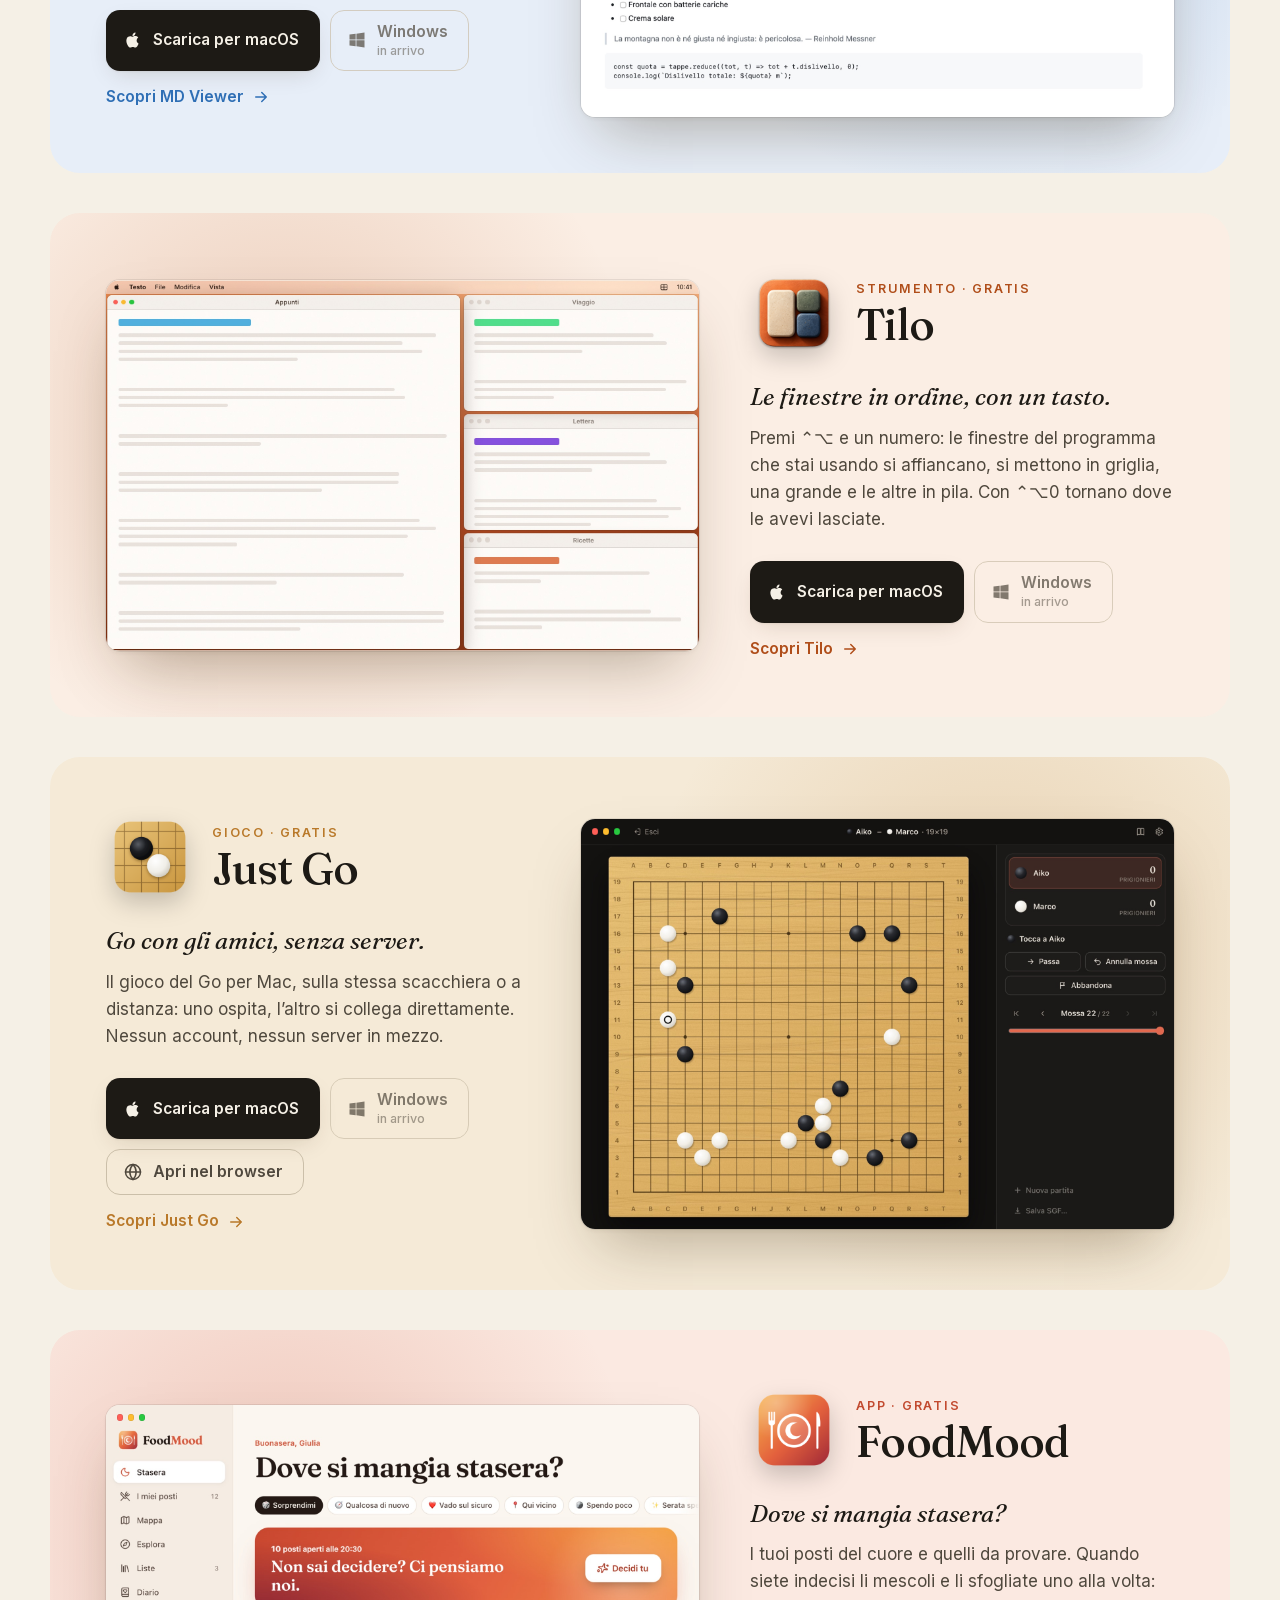
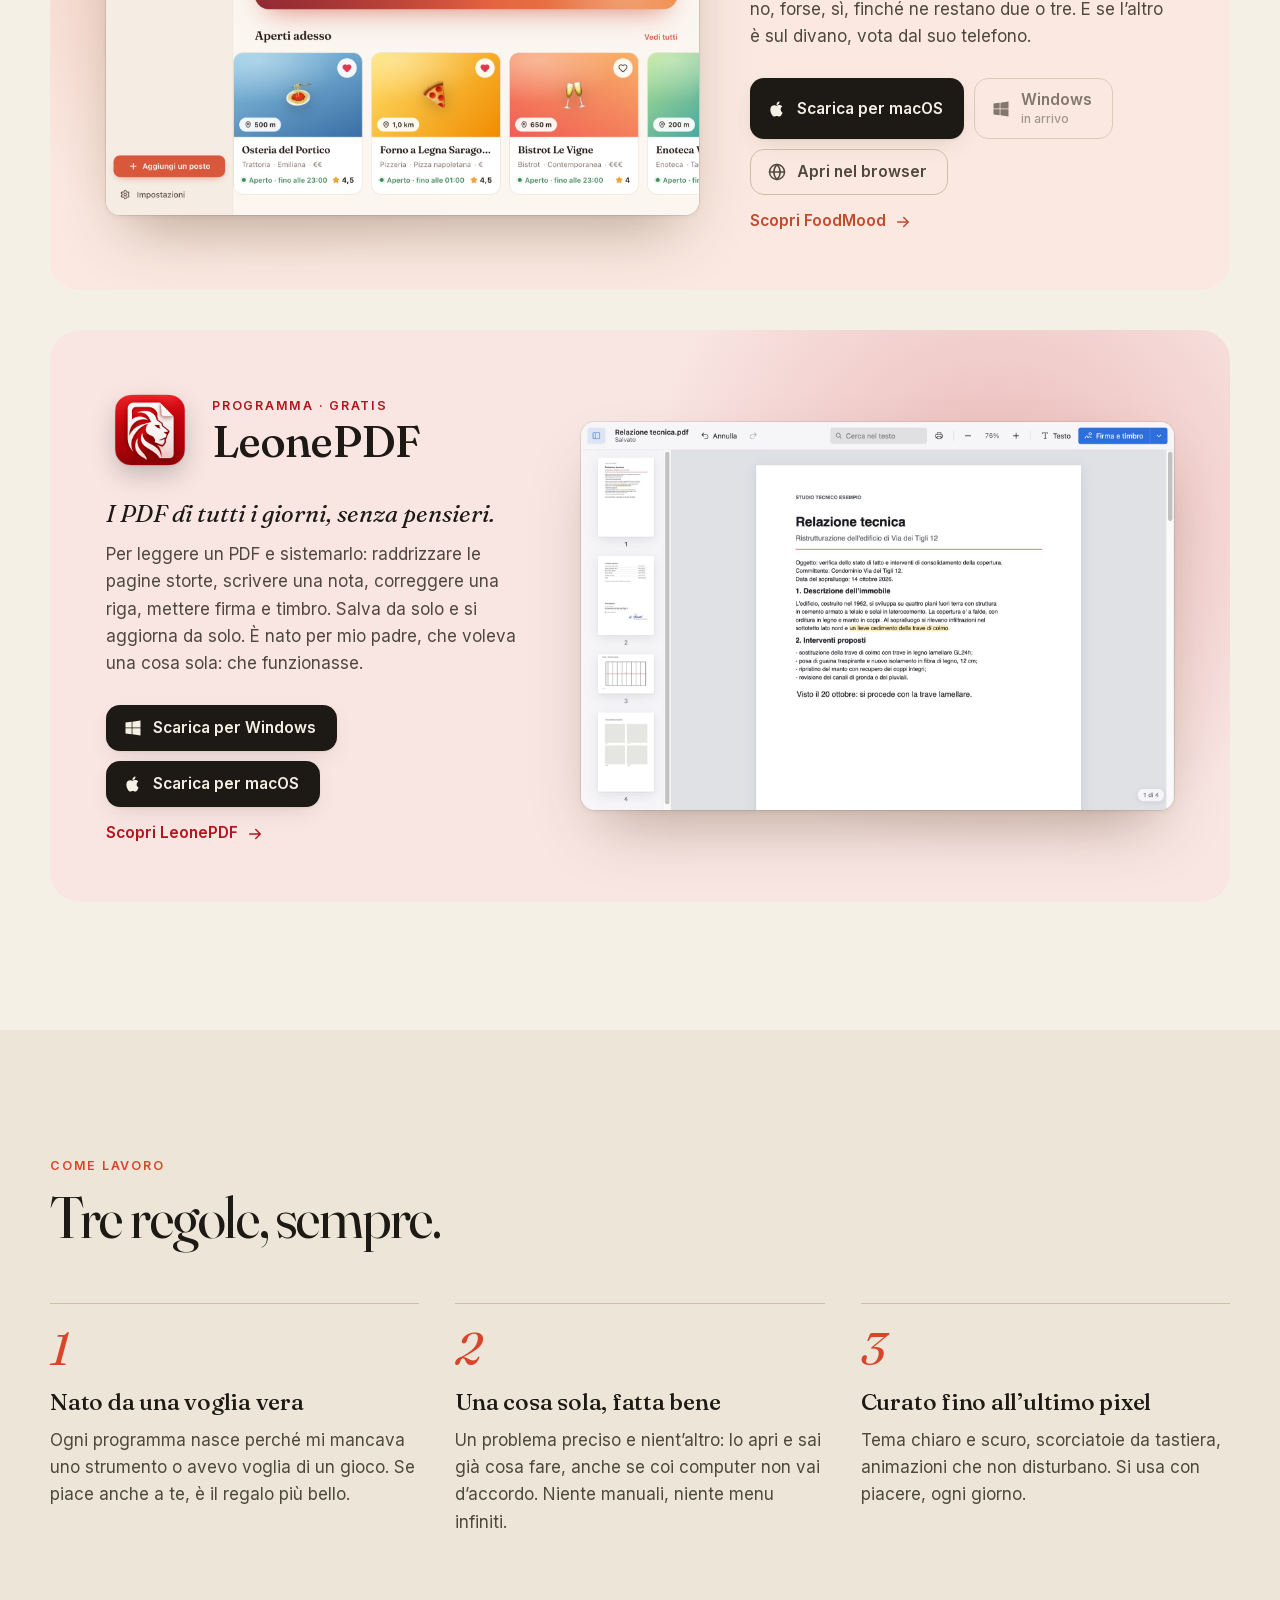
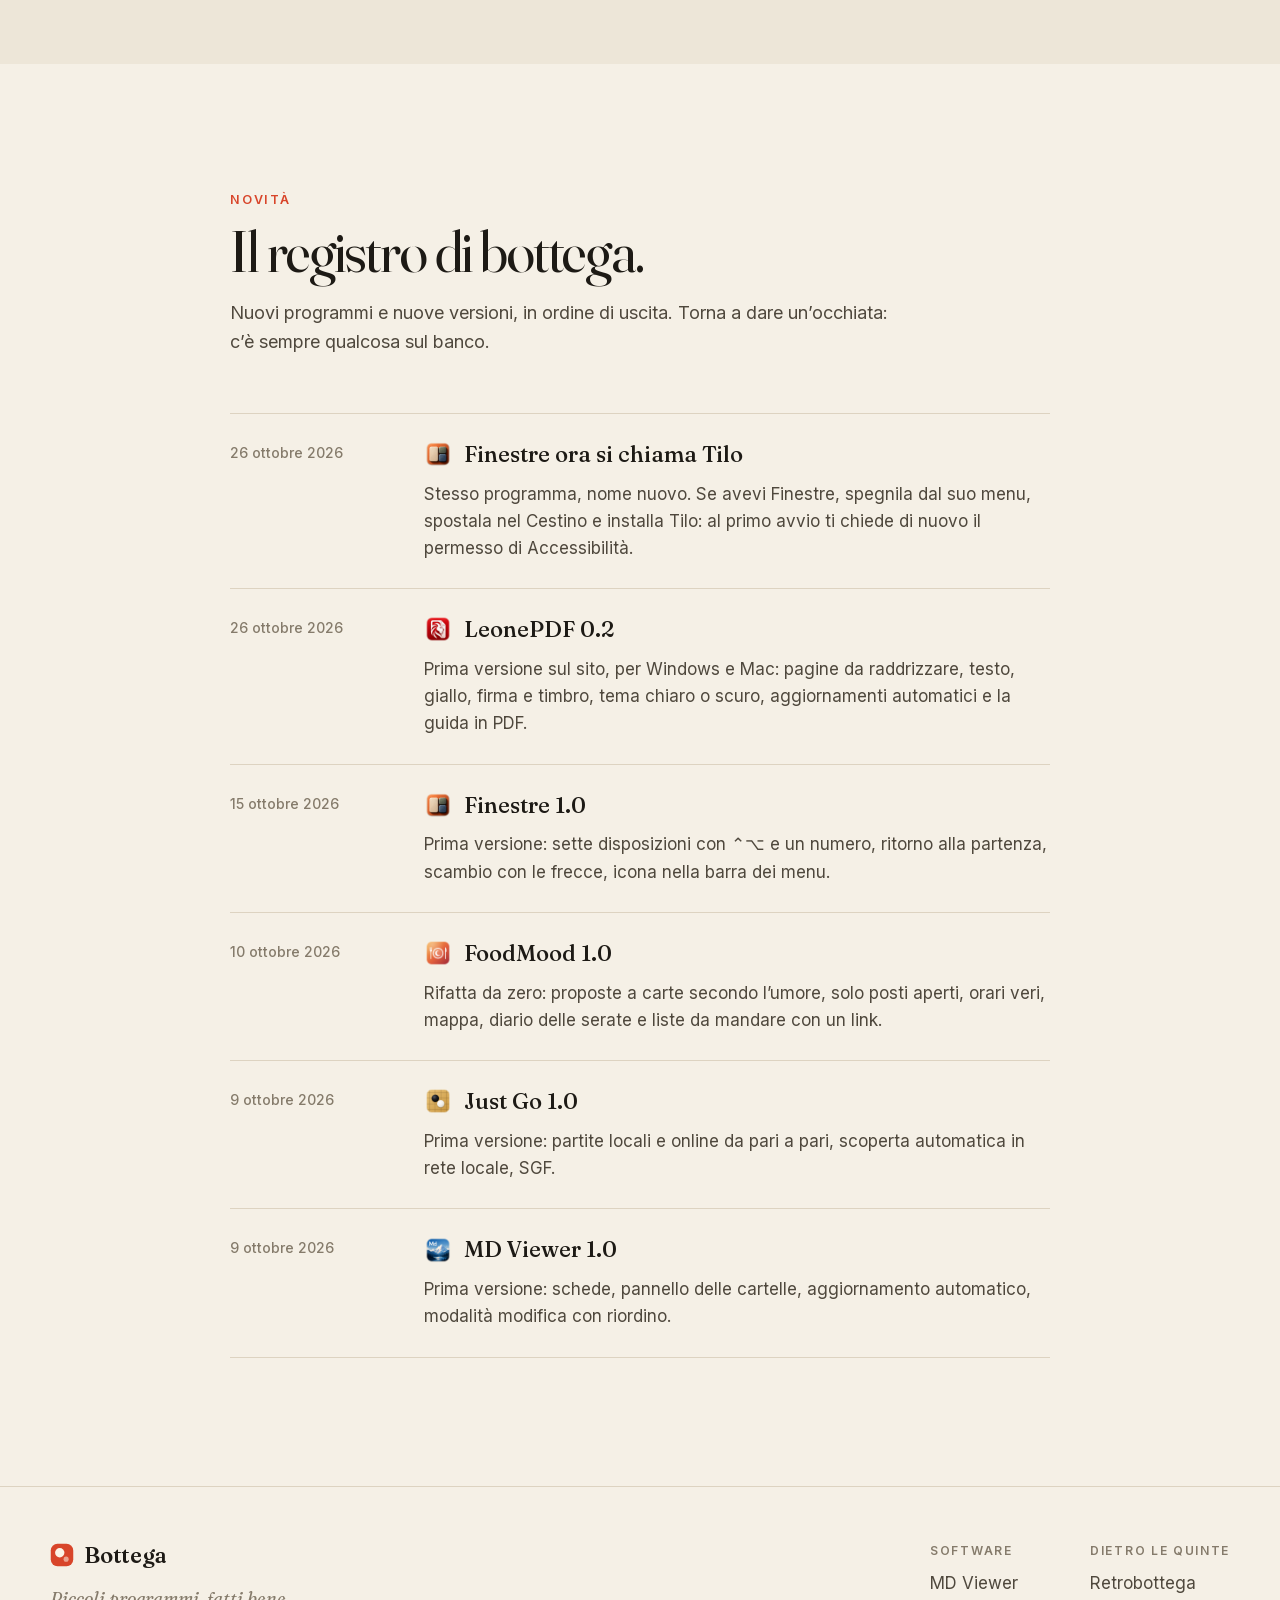
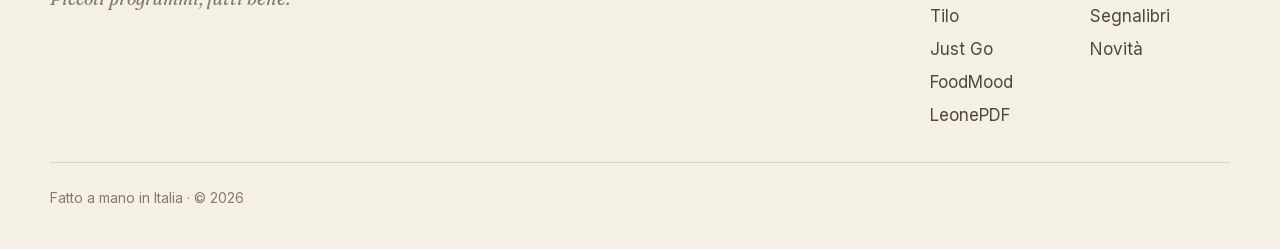
==== commit 18639cb2: "Sito aggiornato (2026-10-26)" ====
--- a/index.html
+++ b/index.html
@@ -51,17 +51,17 @@
       <img src="media/md-viewer-icon.png" alt="" width="256" height="256">
       <span class="shelf__label">MD Viewer</span>
     </a>
-    <a class="shelf__item" href="just-go/" style="--accent:#b9792a;--accent-dark:#e2b066;--tint:#f5ead7;--tint-dark:#231a0e;--i:1">
+    <a class="shelf__item" href="tilo/" style="--accent:#b04e1a;--accent-dark:#f39a62;--tint:#fbeee4;--tint-dark:#2a1a10;--i:1">
+      <img src="media/tilo-icon.png" alt="" width="256" height="256">
+      <span class="shelf__label">Tilo</span>
+    </a>
+    <a class="shelf__item" href="just-go/" style="--accent:#b9792a;--accent-dark:#e2b066;--tint:#f5ead7;--tint-dark:#231a0e;--i:2">
       <img src="media/just-go-icon.png" alt="" width="256" height="256">
       <span class="shelf__label">Just Go</span>
     </a>
-    <a class="shelf__item" href="foodmood/" style="--accent:#c24a2f;--accent-dark:#f2704f;--tint:#fbe9e1;--tint-dark:#2a1611;--i:2">
+    <a class="shelf__item" href="foodmood/" style="--accent:#c24a2f;--accent-dark:#f2704f;--tint:#fbe9e1;--tint-dark:#2a1611;--i:3">
       <img src="media/foodmood-icon.png" alt="" width="256" height="256">
       <span class="shelf__label">FoodMood</span>
-    </a>
-    <a class="shelf__item" href="tilo/" style="--accent:#5b3cc4;--accent-dark:#b3a0ff;--tint:#ebe7f8;--tint-dark:#17132a;--i:3">
-      <img src="media/tilo-icon.png" alt="" width="256" height="256">
-      <span class="shelf__label">Tilo</span>
     </a>
     <a class="shelf__item" href="leonepdf/" style="--accent:#b3161c;--accent-dark:#ff7d73;--tint:#f9e6e3;--tint-dark:#2a1212;--i:4">
       <img src="media/leonepdf-icon.png" alt="" width="256" height="256">
@@ -105,7 +105,30 @@
   <img class="only-light" src="media/md-viewer-light.jpg" alt="MD Viewer con un diario di viaggio aperto: tabella, lista di cose da fare, citazione e codice" loading="lazy" decoding="async"><img class="only-dark" src="media/md-viewer-dark.jpg" alt="MD Viewer con un diario di viaggio aperto: tabella, lista di cose da fare, citazione e codice" loading="lazy" decoding="async">
 </figure></a>
   </article>
-  <article class="card reveal card--flip" style="--accent:#b9792a;--accent-dark:#e2b066;--tint:#f5ead7;--tint-dark:#231a0e">
+  <article class="card reveal card--flip" style="--accent:#b04e1a;--accent-dark:#f39a62;--tint:#fbeee4;--tint-dark:#2a1a10">
+    <div class="card__text">
+      <div class="card__head">
+        <img class="card__icon" src="media/tilo-icon.png" alt="" width="88" height="88" loading="lazy">
+        <div>
+          <p class="eyebrow">Strumento · Gratis</p>
+          <h3 class="card__name"><a href="tilo/">Tilo</a></h3>
+        </div>
+      </div>
+      <p class="card__tagline">Le finestre in ordine, con un tasto.</p>
+      <p class="card__summary">Premi ⌃⌥ e un numero: le finestre del programma che stai usando si affiancano, si mettono in griglia, una grande e le altre in pila. Con ⌃⌥0 tornano dove le avevi lasciate.</p>
+      <div class="card__actions">
+        <div class="downloads" data-downloads><a class="btn btn--primary" data-os="macos" href="downloads/tilo-1.0-macos.dmg" download data-product="tilo">
+      <svg viewBox="0 0 24 24" aria-hidden="true"><path fill="currentColor" d="M16.37 12.6c-.02-2.3 1.88-3.4 1.96-3.46-1.07-1.56-2.73-1.78-3.32-1.8-1.41-.14-2.76.83-3.48.83-.72 0-1.82-.81-3-.79-1.54.02-2.96.9-3.76 2.28-1.6 2.78-.41 6.9 1.15 9.16.76 1.1 1.67 2.34 2.86 2.3 1.15-.05 1.58-.74 2.97-.74 1.38 0 1.77.74 2.98.72 1.23-.02 2.01-1.12 2.76-2.23.87-1.28 1.23-2.52 1.25-2.58-.03-.01-2.4-.92-2.42-3.65zM14.1 5.86c.63-.77 1.06-1.83.94-2.89-.91.04-2.01.61-2.66 1.37-.58.67-1.1 1.76-.96 2.8 1.01.08 2.05-.52 2.68-1.28z"/></svg><span>Scarica per macOS</span></a><span class="btn btn--ghost btn--soon" data-os="windows"><svg viewBox="0 0 24 24" aria-hidden="true"><path fill="currentColor" d="M3 5.5 10.4 4.5v7H3zm8.3-1.1L21 3v8.5h-9.7zM3 12.4h7.4v7.1L3 18.5zm8.3 0H21V21l-9.7-1.4z"/></svg><span>Windows<small>in arrivo</small></span></span></div>
+        <a class="link-arrow" href="tilo/">Scopri Tilo <svg viewBox="0 0 24 24" aria-hidden="true"><path fill="none" stroke="currentColor" stroke-width="2" stroke-linecap="round" stroke-linejoin="round" d="M5 12h14m-6-6 6 6-6 6"/></svg></a>
+      </div>
+    </div>
+    <a class="card__visual" href="tilo/" tabindex="-1" aria-hidden="true">
+<figure class="window window--screen">
+  
+  <img class="only-light" src="media/tilo-light.jpg" alt="Uno schermo con quattro finestre dello stesso programma disposte da Tilo: una grande a sinistra, le altre tre impilate a destra" loading="lazy" decoding="async"><img class="only-dark" src="media/tilo-dark.jpg" alt="Uno schermo con quattro finestre dello stesso programma disposte da Tilo: una grande a sinistra, le altre tre impilate a destra" loading="lazy" decoding="async">
+</figure></a>
+  </article>
+  <article class="card reveal " style="--accent:#b9792a;--accent-dark:#e2b066;--tint:#f5ead7;--tint-dark:#231a0e">
     <div class="card__text">
       <div class="card__head">
         <img class="card__icon" src="media/just-go-icon.png" alt="" width="88" height="88" loading="lazy">
@@ -128,7 +151,7 @@
   <img class="" src="media/just-go-board.jpg" alt="Una partita 19×19 in corso su Just Go, con la scacchiera in legno e il pannello dei giocatori" loading="lazy" decoding="async">
 </figure></a>
   </article>
-  <article class="card reveal " style="--accent:#c24a2f;--accent-dark:#f2704f;--tint:#fbe9e1;--tint-dark:#2a1611">
+  <article class="card reveal card--flip" style="--accent:#c24a2f;--accent-dark:#f2704f;--tint:#fbe9e1;--tint-dark:#2a1611">
     <div class="card__text">
       <div class="card__head">
         <img class="card__icon" src="media/foodmood-icon.png" alt="" width="88" height="88" loading="lazy">
@@ -149,29 +172,6 @@
 <figure class="window window--overlay">
   <span class="lights lights--overlay"><i></i><i></i><i></i></span>
   <img class="only-light" src="media/foodmood-light.jpg" alt="La schermata Stasera di FoodMood: gli umori della serata, il riquadro per decidere e i locali aperti adesso" loading="lazy" decoding="async"><img class="only-dark" src="media/foodmood-dark.jpg" alt="La schermata Stasera di FoodMood: gli umori della serata, il riquadro per decidere e i locali aperti adesso" loading="lazy" decoding="async">
-</figure></a>
-  </article>
-  <article class="card reveal card--flip" style="--accent:#5b3cc4;--accent-dark:#b3a0ff;--tint:#ebe7f8;--tint-dark:#17132a">
-    <div class="card__text">
-      <div class="card__head">
-        <img class="card__icon" src="media/tilo-icon.png" alt="" width="88" height="88" loading="lazy">
-        <div>
-          <p class="eyebrow">Strumento · Gratis</p>
-          <h3 class="card__name"><a href="tilo/">Tilo</a></h3>
-        </div>
-      </div>
-      <p class="card__tagline">Le finestre in ordine, con un tasto.</p>
-      <p class="card__summary">Premi ⌃⌥ e un numero: le finestre del programma che stai usando si affiancano, si mettono in griglia, una grande e le altre in pila. Con ⌃⌥0 tornano dove le avevi lasciate.</p>
-      <div class="card__actions">
-        <div class="downloads" data-downloads><a class="btn btn--primary" data-os="macos" href="downloads/tilo-1.0-macos.dmg" download data-product="tilo">
-      <svg viewBox="0 0 24 24" aria-hidden="true"><path fill="currentColor" d="M16.37 12.6c-.02-2.3 1.88-3.4 1.96-3.46-1.07-1.56-2.73-1.78-3.32-1.8-1.41-.14-2.76.83-3.48.83-.72 0-1.82-.81-3-.79-1.54.02-2.96.9-3.76 2.28-1.6 2.78-.41 6.9 1.15 9.16.76 1.1 1.67 2.34 2.86 2.3 1.15-.05 1.58-.74 2.97-.74 1.38 0 1.77.74 2.98.72 1.23-.02 2.01-1.12 2.76-2.23.87-1.28 1.23-2.52 1.25-2.58-.03-.01-2.4-.92-2.42-3.65zM14.1 5.86c.63-.77 1.06-1.83.94-2.89-.91.04-2.01.61-2.66 1.37-.58.67-1.1 1.76-.96 2.8 1.01.08 2.05-.52 2.68-1.28z"/></svg><span>Scarica per macOS</span></a><span class="btn btn--ghost btn--soon" data-os="windows"><svg viewBox="0 0 24 24" aria-hidden="true"><path fill="currentColor" d="M3 5.5 10.4 4.5v7H3zm8.3-1.1L21 3v8.5h-9.7zM3 12.4h7.4v7.1L3 18.5zm8.3 0H21V21l-9.7-1.4z"/></svg><span>Windows<small>in arrivo</small></span></span></div>
-        <a class="link-arrow" href="tilo/">Scopri Tilo <svg viewBox="0 0 24 24" aria-hidden="true"><path fill="none" stroke="currentColor" stroke-width="2" stroke-linecap="round" stroke-linejoin="round" d="M5 12h14m-6-6 6 6-6 6"/></svg></a>
-      </div>
-    </div>
-    <a class="card__visual" href="tilo/" tabindex="-1" aria-hidden="true">
-<figure class="window window--screen">
-  
-  <img class="only-light" src="media/tilo-light.jpg" alt="Uno schermo con quattro finestre dello stesso programma disposte da Tilo: una grande a sinistra, le altre tre impilate a destra" loading="lazy" decoding="async"><img class="only-dark" src="media/tilo-dark.jpg" alt="Uno schermo con quattro finestre dello stesso programma disposte da Tilo: una grande a sinistra, le altre tre impilate a destra" loading="lazy" decoding="async">
 </figure></a>
   </article>
   <article class="card reveal " style="--accent:#b3161c;--accent-dark:#ff7d73;--tint:#f9e6e3;--tint-dark:#2a1212">
@@ -223,7 +223,7 @@
       <p class="section__lead">Nuovi programmi e nuove versioni, in ordine di uscita. Torna a dare un’occhiata: c’è sempre qualcosa sul banco.</p>
     </header>
     <ol class="log">
-    <li class="log__item reveal" style="--accent:#5b3cc4;--accent-dark:#b3a0ff;--tint:#ebe7f8;--tint-dark:#17132a">
+    <li class="log__item reveal" style="--accent:#b04e1a;--accent-dark:#f39a62;--tint:#fbeee4;--tint-dark:#2a1a10">
       <time datetime="2026-10-26">26 ottobre 2026</time>
       <div>
         <h3><a href="tilo/"><img src="media/tilo-icon.png" alt="" width="28" height="28" loading="lazy">Finestre ora si chiama Tilo</a></h3>
@@ -237,7 +237,7 @@
         <p>Prima versione sul sito, per Windows e Mac: pagine da raddrizzare, testo, giallo, firma e timbro, tema chiaro o scuro, aggiornamenti automatici e la guida in PDF.</p>
       </div>
     </li>
-    <li class="log__item reveal" style="--accent:#5b3cc4;--accent-dark:#b3a0ff;--tint:#ebe7f8;--tint-dark:#17132a">
+    <li class="log__item reveal" style="--accent:#b04e1a;--accent-dark:#f39a62;--tint:#fbeee4;--tint-dark:#2a1a10">
       <time datetime="2026-10-15">15 ottobre 2026</time>
       <div>
         <h3><a href="tilo/"><img src="media/tilo-icon.png" alt="" width="28" height="28" loading="lazy">Finestre 1.0</a></h3>
@@ -281,7 +281,7 @@
     </div>
     <nav class="footer__nav" aria-label="Software">
       <h2>Software</h2>
-      <a href="md-viewer/">MD Viewer</a><a href="just-go/">Just Go</a><a href="foodmood/">FoodMood</a><a href="tilo/">Tilo</a><a href="leonepdf/">LeonePDF</a>
+      <a href="md-viewer/">MD Viewer</a><a href="tilo/">Tilo</a><a href="just-go/">Just Go</a><a href="foodmood/">FoodMood</a><a href="leonepdf/">LeonePDF</a>
     </nav>
     <nav class="footer__nav" aria-label="Altro">
       <h2>Dietro le quinte</h2>
--- a/css/site.css
+++ b/css/site.css
@@ -732,15 +732,15 @@
 
 .win-demo { display: grid; grid-template-columns: minmax(0, 1fr) auto; gap: 18px clamp(24px, 3vw, 40px); align-items: start; }
 .win-demo__screen {
-  --wall: radial-gradient(120% 90% at 85% 0%, #c08cff 0%, transparent 55%), radial-gradient(90% 80% at 0% 100%, #3b2bb8 0%, transparent 60%), linear-gradient(160deg, #8a63f0, #5232c9 60%, #2c1f86);
+  --wall: radial-gradient(120% 90% at 85% 0%, #ffbf8a 0%, transparent 55%), radial-gradient(90% 80% at 0% 100%, #8f3410 0%, transparent 60%), linear-gradient(160deg, #ec8a4f, #c9572a 60%, #7d2d0f);
   --menubar: rgb(255 255 255 / 0.55);
-  --menubar-ink: #1d1a2a;
-  --win: #fdfcff;
-  --win-bar: #f1eff6;
-  --win-line: rgb(30 20 60 / 0.12);
-  --win-ink: #3a3550;
-  --skel: rgb(40 30 80 / 0.12);
-  --glyph-on: #5b3cc4;
+  --menubar-ink: #2a1d16;
+  --win: #fffdfb;
+  --win-bar: #f5f1ed;
+  --win-line: rgb(60 30 10 / 0.12);
+  --win-ink: #4a3b31;
+  --skel: rgb(80 45 20 / 0.12);
+  --glyph-on: #b04e1a;
   position: relative;
   container-type: inline-size;
   aspect-ratio: 1440 / 900;
@@ -753,27 +753,27 @@
 }
 @media (prefers-color-scheme: dark) {
   :root:not([data-theme='light']) .win-demo__screen {
-    --wall: radial-gradient(120% 90% at 85% 0%, #6a3fc0 0%, transparent 55%), radial-gradient(90% 80% at 0% 100%, #1d1670 0%, transparent 60%), linear-gradient(160deg, #3d2a8a, #251a6b 60%, #120d3a);
-    --menubar: rgb(20 16 40 / 0.6);
-    --menubar-ink: #ece9f7;
-    --win: #26232f;
-    --win-bar: #2f2c39;
+    --wall: radial-gradient(120% 90% at 85% 0%, #a9501f 0%, transparent 55%), radial-gradient(90% 80% at 0% 100%, #3a1406 0%, transparent 60%), linear-gradient(160deg, #6f2e12, #4b1d0a 60%, #210c04);
+    --menubar: rgb(40 20 10 / 0.6);
+    --menubar-ink: #f4ece6;
+    --win: #2a2623;
+    --win-bar: #332f2b;
     --win-line: rgb(0 0 0 / 0.5);
-    --win-ink: #cfcae0;
+    --win-ink: #ddd2c9;
     --skel: rgb(255 255 255 / 0.1);
-    --glyph-on: #b3a0ff;
+    --glyph-on: #f39a62;
   }
 }
 :root[data-theme='dark'] .win-demo__screen {
-  --wall: radial-gradient(120% 90% at 85% 0%, #6a3fc0 0%, transparent 55%), radial-gradient(90% 80% at 0% 100%, #1d1670 0%, transparent 60%), linear-gradient(160deg, #3d2a8a, #251a6b 60%, #120d3a);
-  --menubar: rgb(20 16 40 / 0.6);
-  --menubar-ink: #ece9f7;
-  --win: #26232f;
-  --win-bar: #2f2c39;
+  --wall: radial-gradient(120% 90% at 85% 0%, #a9501f 0%, transparent 55%), radial-gradient(90% 80% at 0% 100%, #3a1406 0%, transparent 60%), linear-gradient(160deg, #6f2e12, #4b1d0a 60%, #210c04);
+  --menubar: rgb(40 20 10 / 0.6);
+  --menubar-ink: #f4ece6;
+  --win: #2a2623;
+  --win-bar: #332f2b;
   --win-line: rgb(0 0 0 / 0.5);
-  --win-ink: #cfcae0;
+  --win-ink: #ddd2c9;
   --skel: rgb(255 255 255 / 0.1);
-  --glyph-on: #b3a0ff;
+  --glyph-on: #f39a62;
 }
 /* Everything inside the screen is sized in cqw, so it scales like a real display. */
 .win-demo__menubar {
@@ -794,11 +794,11 @@
   border-radius: 0.8cqw;
   overflow: hidden;
   background: var(--win);
-  box-shadow: 0 0 0 1px var(--win-line), 0 0.4cqw 1.6cqw rgb(10 0 40 / 0.18);
+  box-shadow: 0 0 0 1px var(--win-line), 0 0.4cqw 1.6cqw rgb(40 15 0 / 0.18);
   transition: left 0.5s var(--ease), top 0.5s var(--ease), width 0.5s var(--ease), height 0.5s var(--ease), box-shadow 0.3s;
   touch-action: none;
 }
-.dwin.is-active { box-shadow: 0 0 0 1px var(--win-line), 0 1.2cqw 3.6cqw rgb(10 0 40 / 0.4); }
+.dwin.is-active { box-shadow: 0 0 0 1px var(--win-line), 0 1.2cqw 3.6cqw rgb(40 15 0 / 0.4); }
 .dwin.is-dragging { transition: box-shadow 0.3s; }
 .dwin__bar {
   flex: none; display: flex; align-items: center; gap: 1cqw;
